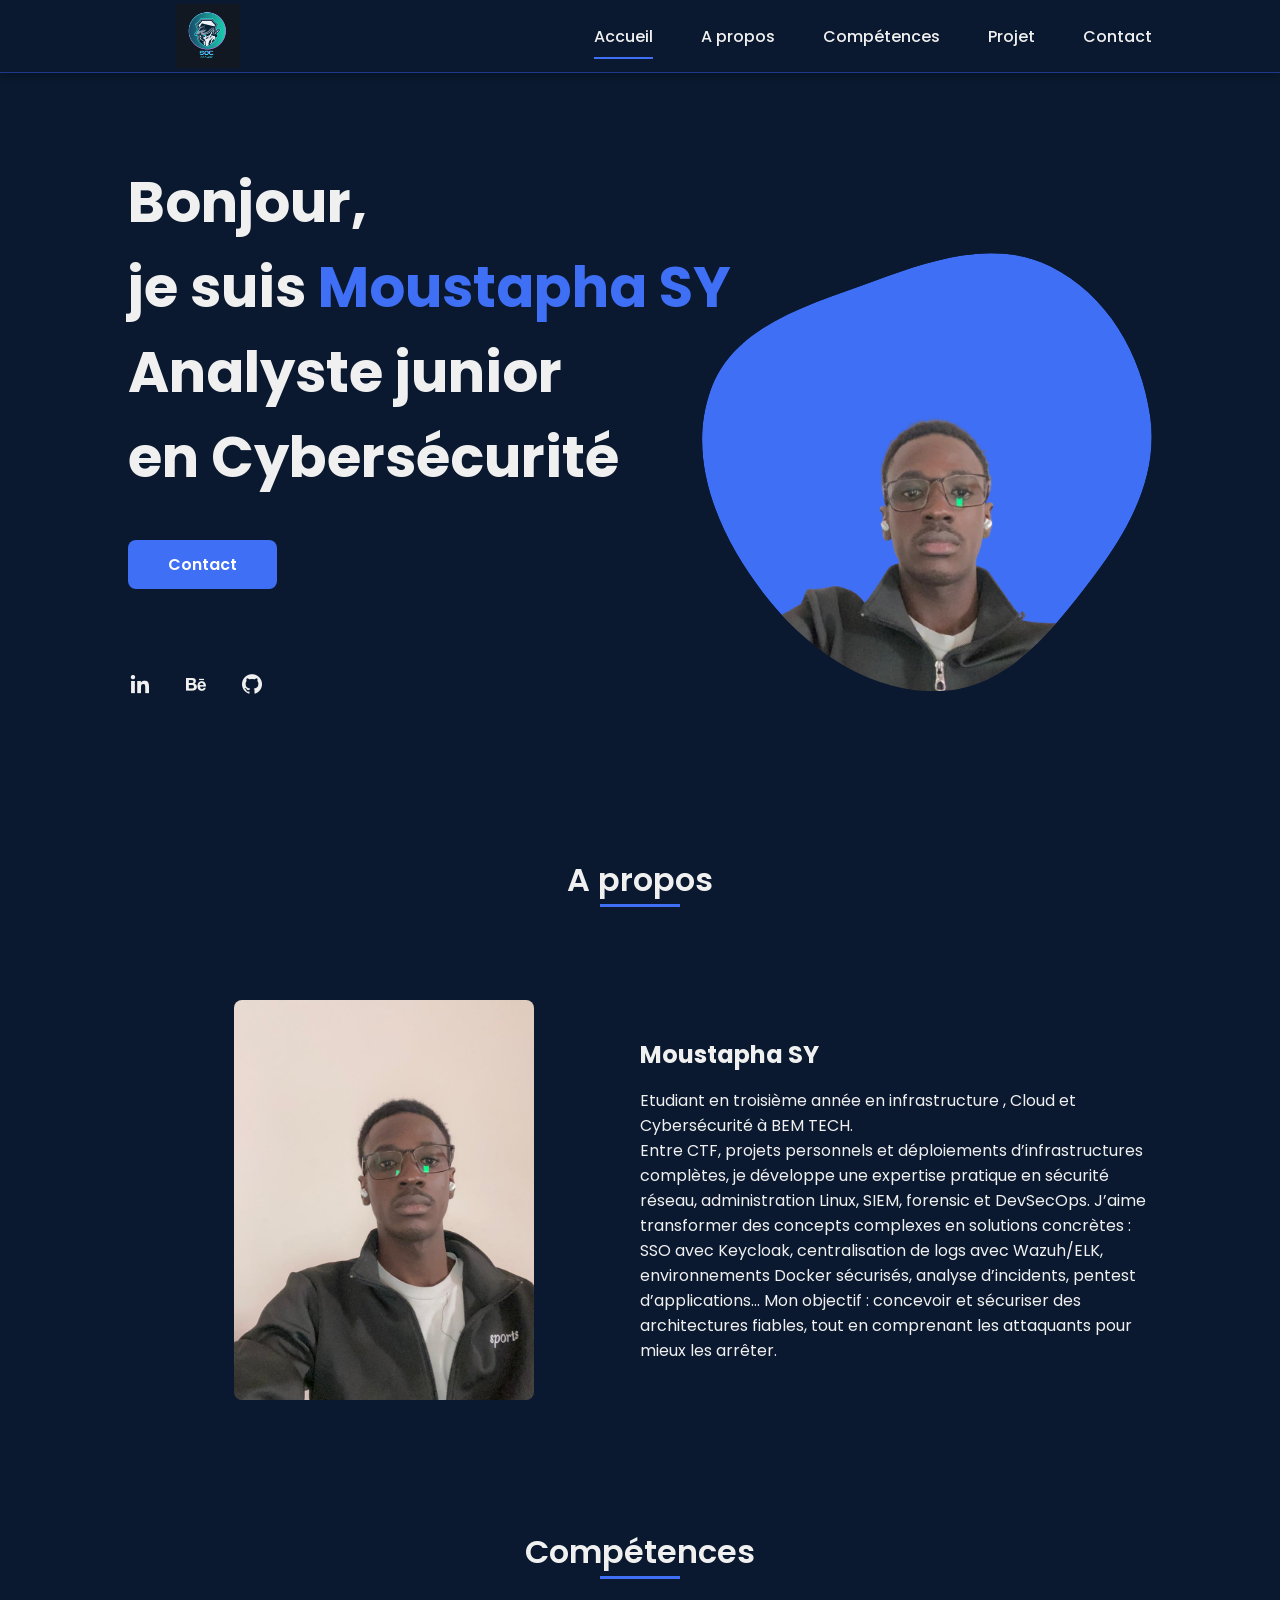
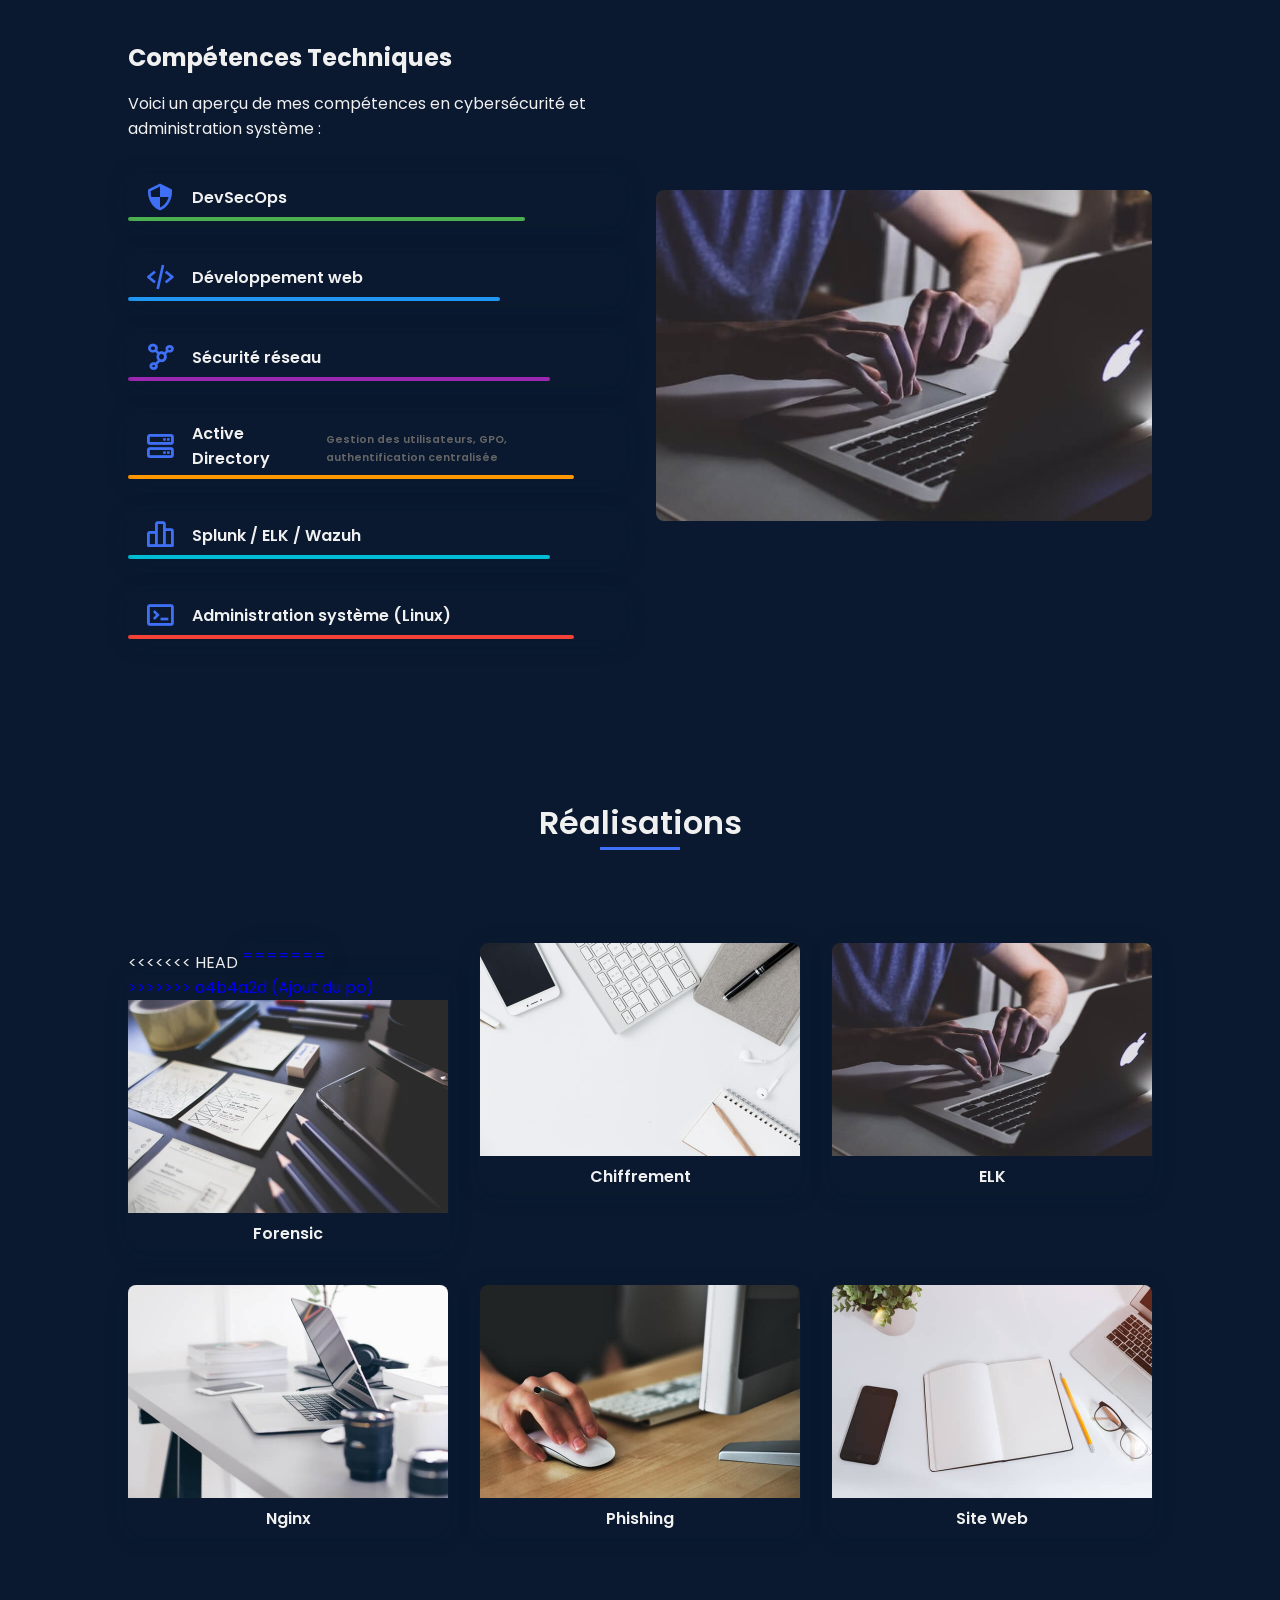
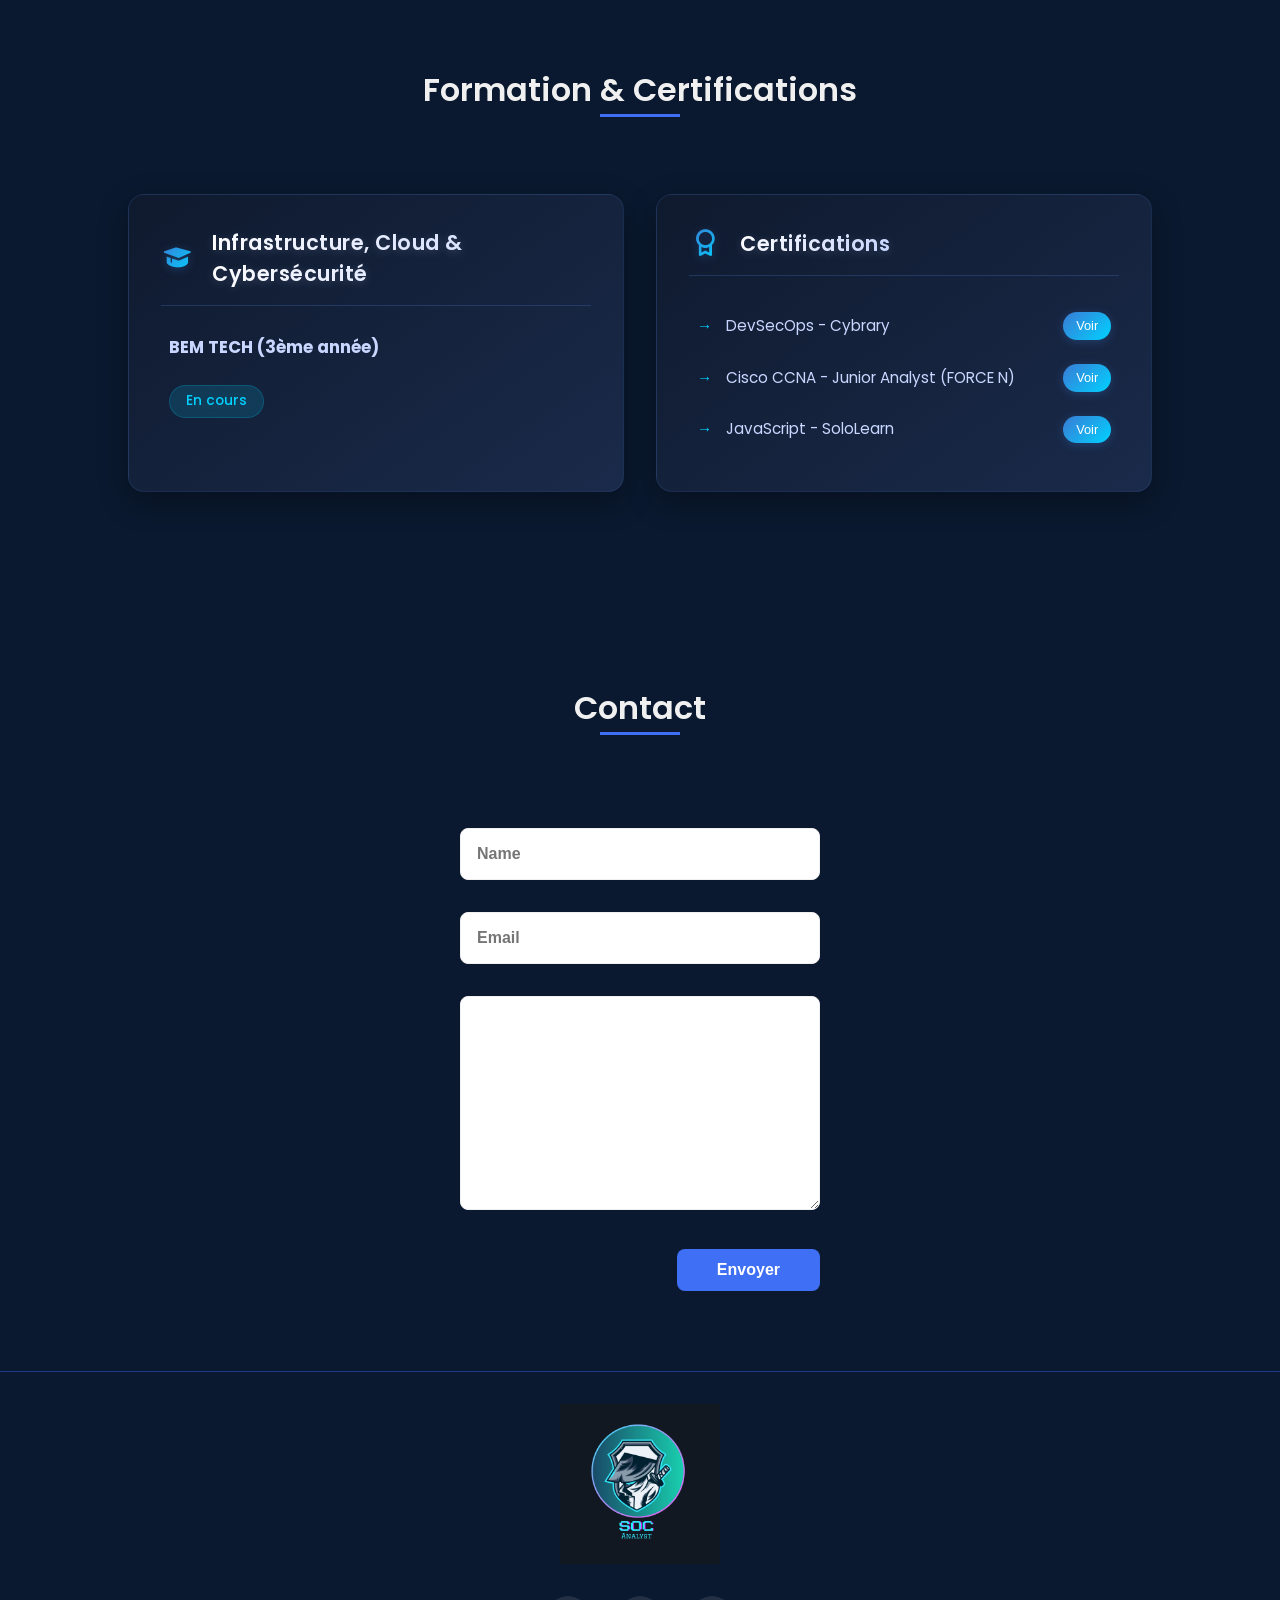
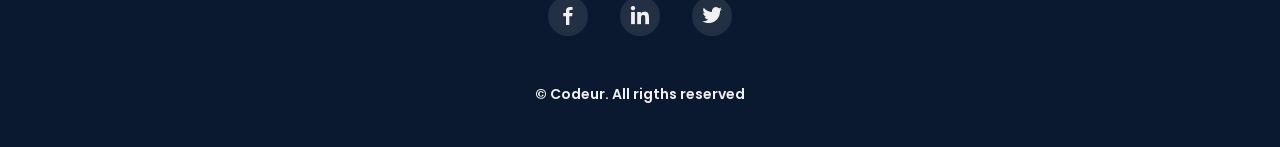
==== index.html @ 493ca314 "Ajout du po" ====
<!DOCTYPE html>
<html lang="en">
    <head>
        <meta charset="UTF-8">
        <meta name="viewport" content="width=device-width, initial-scale=1.0">

        <link rel="stylesheet" href="assets/css/styles.css">

        <!-- =====BOX ICONS===== -->
        <link href='https://cdn.jsdelivr.net/npm/boxicons@2.0.5/css/boxicons.min.css' rel='stylesheet'>

        <title>Portfolio website complete</title>
    </head>
    <body>
        <!--===== HEADER =====-->
        <header class="l-header">
            <nav class="nav bd-grid">
                <div>
                    <a href="#" class="nav__logo">
                        <img src="assets/img/SOC.png" alt="Logo" class="nav__logo-img">
                    </a>
                </div>

                <div class="nav__menu" id="nav-menu">
                    <ul class="nav__list">
                        <li class="nav__item"><a href="#home" class="nav__link active-link">Accueil</a></li>
                        <li class="nav__item"><a href="#about" class="nav__link">A propos</a></li>
                        <li class="nav__item"><a href="#skills" class="nav__link">Compétences</a></li>
                        <li class="nav__item"><a href="#work" class="nav__link">Projet</a></li>
                        <li class="nav__item"><a href="#contact" class="nav__link">Contact</a></li>
                    </ul>
                </div>

                <div class="nav__toggle" id="nav-toggle">
                    <i class='bx bx-menu'></i>
                </div>
            </nav>
        </header>

        <main class="l-main">
            <!--===== HOME =====-->
            <section class="home bd-grid" id="home">
                <div class="home__data">
                    <h1 class="home__title">Bonjour,<br>je suis <span class="home__title-color">Moustapha SY</span><br>Analyste junior <br> en Cybersécurité</h1>

                    <a href="#" class="button">Contact</a>
                </div>

                <div class="home__social">
                    <a href="" class="home__social-icon"><i class='bx bxl-linkedin'></i></a>
                    <a href="" class="home__social-icon"><i class='bx bxl-behance' ></i></a>
                    <a href="" class="home__social-icon"><i class='bx bxl-github' ></i></a>
                </div>

                <div class="home__img">
                    <svg class="home__blob" viewBox="0 0 479 467" xmlns="http://www.w3.org/2000/svg" xmlns:xlink="http://www.w3.org/1999/xlink">
                        <mask id="mask0" mask-type="alpha">
                            <path d="M9.19024 145.964C34.0253 76.5814 114.865 54.7299 184.111 29.4823C245.804 6.98884 311.86 -14.9503 370.735 14.143C431.207 44.026 467.948 107.508 477.191 174.311C485.897 237.229 454.931 294.377 416.506 344.954C373.74 401.245 326.068 462.801 255.442 466.189C179.416 469.835 111.552 422.137 65.1576 361.805C17.4835 299.81 -17.1617 219.583 9.19024 145.964Z"/>
                        </mask>
                        <g mask="url(#mask0)">
                            <path d="M9.19024 145.964C34.0253 76.5814 114.865 54.7299 184.111 29.4823C245.804 6.98884 311.86 -14.9503 370.735 14.143C431.207 44.026 467.948 107.508 477.191 174.311C485.897 237.229 454.931 294.377 416.506 344.954C373.74 401.245 326.068 462.801 255.442 466.189C179.416 469.835 111.552 422.137 65.1576 361.805C17.4835 299.81 -17.1617 219.583 9.19024 145.964Z"/>
                            <image class="home__blob-img" x="50" y="60" href="assets/img/WhatsApp_Image_2025-12-10_at_14.31.02-removebg-preview.png"/>
                        </g>
                    </svg>
                </div>
            </section>

            <!--===== ABOUT =====-->
            <section class="about section " id="about">
                <h2 class="section-title">A propos</h2>

                <div class="about__container bd-grid">
                    <div class="about__img">
                        <img src="assets/img/WhatsApp Image 2025-12-10 at 14.11.49.jpeg" alt="">
                    </div>
                    
                    <div>
                        <h2 class="about__subtitle">Moustapha SY</h2>
                        <p class="about__text">Etudiant en troisième année en infrastructure , Cloud et Cybersécurité à BEM TECH. <br> Entre CTF, projets personnels et déploiements d’infrastructures complètes, je développe une expertise pratique en sécurité réseau, administration Linux, SIEM, forensic et DevSecOps. J’aime transformer des concepts complexes en solutions concrètes :
SSO avec Keycloak, centralisation de logs avec Wazuh/ELK, environnements Docker sécurisés, analyse d’incidents, pentest d’applications…
Mon objectif : concevoir et sécuriser des architectures fiables, tout en comprenant les attaquants pour mieux les arrêter.</p>           
                    </div>                                   
                </div>
            </section>

            <!--===== SKILLS =====-->
            <section class="skills section" id="skills">
                <h2 class="section-title">Compétences</h2>

                <div class="skills__container bd-grid">          
                    <div>
                        <h2 class="skills__subtitle">Compétences Techniques</h2>
                        <p class="skills__text">Voici un aperçu de mes compétences en cybersécurité et administration système :</p>
                        
                        <div class="skills__data">
                            <div class="skills__names">
                                <i class='bx bx-shield-quarter skills__icon'></i>
                                <span class="skills__name">DevSecOps</span>
                            </div>
                            <div class="skills__bar skills__devsecops"></div>
                        </div>
                        
                        <div class="skills__data">
                            <div class="skills__names">
                                <i class='bx bx-code-alt skills__icon'></i>
                                <span class="skills__name">Développement web</span>
                            </div>
                            <div class="skills__bar skills__webdev"></div>
                        </div>
                        
                        <div class="skills__data">
                            <div class="skills__names">
                                <i class='bx bx-network-chart skills__icon'></i>
                                <span class="skills__name">Sécurité réseau</span>
                            </div>
                            <div class="skills__bar skills__network"></div>
                        </div>
                        
                        <div class="skills__data">
                            <div class="skills__names">
                                <i class='bx bx-server skills__icon'></i>
                                <span class="skills__name">Active Directory</span>
                            </div>
                            <div class="skills__bar skills__ad"></div>
                            <div class="skills__description">
                                <small>Gestion des utilisateurs, GPO, authentification centralisée</small>
                            </div>
                        </div>
                        
                        <div class="skills__data">
                            <div class="skills__names">
                                <i class='bx bx-bar-chart-alt-2 skills__icon'></i>
                                <span class="skills__name">Splunk / ELK / Wazuh</span>
                            </div>
                            <div class="skills__bar skills__monitoring"></div>
                        </div>
                        
                        <div class="skills__data">
                            <div class="skills__names">
                                <i class='bx bx-terminal skills__icon'></i>
                                <span class="skills__name">Administration système (Linux)</span>
                            </div>
                            <div class="skills__bar skills__linux"></div>
                        </div>
                    </div>
                    
                    <div>              
                        <img src="assets/img/work3.jpg" alt="" class="skills__img">
                    </div>
                </div>
            </section>

            <!--===== WORK =====-->
            <section class="work section" id="work">
                <h2 class="section-title">Réalisations</h2>

                <div class="work__container bd-grid">
                    <div>
<<<<<<< HEAD
                        <a href="/assets/Réalisations/Forensic1.pdf" class="work__img" title="Forensic">
=======
                        <a href="assets/Réalisations/Forensic1.pdf" class="work__img" title="Forensic">
>>>>>>> a4b4a2d (Ajout du po)
                            <img src="assets/img/work1.jpg" alt="Forensic">
                            <p class="work__title">Forensic</p>
                        </a>
                    </div>
                    <div>
                        <a href="assets/Réalisations/chiffrement.pdf" class="work__img" title="Chiffrement">
                            <img src="assets/img/work2.jpg" alt="Chiffrement">
                            <p class="work__title">Chiffrement</p>
                        </a>
                    </div>
                    <div>
                        <a href="assets/Réalisations/ELK.pdf" class="work__img" title="ELK">
                            <img src="assets/img/work3.jpg" alt="ELK">
                            <p class="work__title">ELK</p>
                        </a>
                    </div>
                    <div>
                        <a href="assets/Réalisations/nginx.pdf" class="work__img" title="Nginx">
                            <img src="assets/img/work4.jpg" alt="Nginx">
                            <p class="work__title">Nginx</p>
                        </a>
                    </div>
                    <div>
                        <a href="assets/Réalisations/Campagne (sensibilisation).pdf" class="work__img" title="Phishing">
                            <img src="assets/img/work5.jpg" alt="Phishing">
                            <p class="work__title">Phishing</p>
                        </a>
                    </div>
                    <div>
                        <a href="assets/Réalisations/Capture vidéo du 2025-12-07 22-34-43.mp4" class="work__img" title="Site Web">
                            <img src="assets/img/work6.jpg" alt="Site Web">
                            <p class="work__title">Site Web</p>
                        </a>
                    </div>
                </div>
            </section>

            <!--===== FORMATION & CERTIFICATIONS =====-->
            <section class="formation section" id="formation">
                <h2 class="section-title">Formation & Certifications</h2>

                <div class="formation__container bd-grid">
                    <!-- Formation Card -->
                    <div class="formation__card">
                        <div class="formation__header">
                            <i class='bx bxs-graduation formation__icon'></i>
                            <h3 class="formation__title">Infrastructure, Cloud & Cybersécurité</h3>
                        </div>
                        <div class="formation__content">
                            <p class="formation__text"><strong>BEM TECH (3ème année)</strong></p>
                            <span class="formation__status">En cours</span>
                        </div>
                    </div>
                    
                    <!-- Certifications Card -->
                    <div class="formation__card">
                        <div class="formation__header">
                            <i class='bx bx-award formation__icon'></i>
                            <h3 class="formation__title">Certifications</h3>
                        </div>
                        <div class="formation__content">
                            <ul class="formation__list">
                                <li class="formation__item">
                                    <span>DevSecOps - Cybrary</span>
                                    <button class="view-certificate" data-certificate="devsecops" data-type="pdf">Voir</button>
                                </li>
                                <li class="formation__item">
                                    <span>Cisco CCNA - Junior Analyst (FORCE N)</span>
                                    <button class="view-certificate" data-certificate="ccna" data-type="image">Voir</button>
                                </li>
                                <li class="formation__item">
                                    <span>JavaScript - SoloLearn</span>
                                    <button class="view-certificate" data-certificate="javascript" data-type="image">Voir</button>
                                </li>
                            </ul>
                        </div>
                    </div>
                </div>
            </section>

            <!--===== CONTACT =====-->
            <section class="contact section" id="contact">
                <h2 class="section-title">Contact</h2>

                <div class="contact__container bd-grid">
                    <form action="" class="contact__form">
                        <input type="text" placeholder="Name" class="contact__input">
                        <input type="mail" placeholder="Email" class="contact__input">
                        <textarea name="" id="" cols="0" rows="10" class="contact__input"></textarea>
                        <input type="button" value="Envoyer" class="contact__button button">
                    </form>
                </div>
            </section>
        </main>

        <!-- Modal pour afficher les certifications -->
        <div class="certificate-modal" id="certificateModal">
            <div class="certificate-modal__content">
                <span class="certificate-modal__close">&times;</span>
                <div class="certificate-modal__body">
                    <img id="certificateImage" src="" alt="Certification" class="certificate-modal__image">
                </div>
            </div>
        </div>

        <!--===== FOOTER =====-->
        <footer class="footer">
            <div class="footer__logo">
                <img src="assets/img/SOC.png" alt="Logo" class="footer__logo-img">
            </div>
            <div class="footer__social">
                <a href="#" class="footer__icon"><i class='bx bxl-facebook' ></i></a>
                <a href="https://www.linkedin.com/in/moustapha-sy-296706351/" class="footer__icon"><i class='bx bxl-linkedin' ></i></a>
                <a href="#" class="footer__icon"><i class='bx bxl-twitter' ></i></a>
            </div>
            <p class="footer__copy">&#169; Codeur. All rigths reserved</p>
        </footer>


        <!--===== SCROLL REVEAL =====-->
        <script src="https://unpkg.com/scrollreveal"></script>

        <!--===== MAIN JS =====-->
        <script src="assets/js/main.js"></script>
    </body>
</html>
---- assets/css/styles.css ----
/*===== GOOGLE FONTS =====*/
@import url("https://fonts.googleapis.com/css2?family=Poppins:wght@400;600;700&display=swap");
/*===== VARIABLES CSS =====*/
:root {
  --header-height: 3rem;
  --font-semi: 600;
  /*===== Colores =====*/
  /*Purple 260 - Red 355 - Blue 224 - Pink 340*/
  /* HSL color mode */
  --hue-color: 224;
  --first-color: hsl(var(--hue-color), 89%, 60%);
  --second-color: #f0f0f0; /* Couleur de texte principale plus claire pour le contraste */
  /*===== Fuente y tipografia =====*/
  --body-font: "Poppins", sans-serif;
  --big-font-size: 1rem;
  --h2-font-size: 1.25rem;
  --normal-font-size: .938rem;
  --smaller-font-size: .75rem;
  /*===== Margenes =====*/
  --mb-2: 1rem;
  --mb-4: 2rem;
  --mb-5: 2.5rem;
  --mb-6: 3rem;
  /*===== z index =====*/
  --z-back: -10;
  --z-fixed: 100;
}
@media screen and (min-width: 968px) {
  :root {
    --big-font-size: 3.5rem;
    --h2-font-size: 2rem;
    --normal-font-size: 1rem;
    --smaller-font-size: .875rem;
  }
}

/*===== BASE =====*/
*, ::before, ::after {
  box-sizing: border-box;
}

html {
  scroll-behavior: smooth;
}

body {
  margin: var(--header-height) 0 0 0;
  font-family: var(--body-font);
  font-size: var(--normal-font-size);
  color: #f0f0f0; /* Couleur de texte claire pour une meilleure lisibilité sur fond sombre */
  background-color: #0a192f; /* Bleu nuit */
  min-height: 100vh; /* Pour s'assurer que le fond couvre toute la hauteur de la page */
}

h1, h2, p {
  margin: 0;
}

ul {
  margin: 0;
  padding: 0;
  list-style: none;
}

a {
  text-decoration: none;
}

img {
  max-width: 100%;
  height: auto;
  display: block;
}

/*===== CLASS CSS ===== */
.section-title {
  position: relative;
  font-size: var(--h2-font-size);
  color: #f0f0f0; /* Titres en blanc cassé */
  margin-top: var(--mb-2);
  margin-bottom: var(--mb-4);
  text-align: center;
  font-weight: 600;
  padding-bottom: 1rem; /* Ajout d'un peu d'espace sous le titre */
}

.section-title::after {
  position: absolute;
  content: "";
  width: 64px;
  height: 0.18rem;
  left: 0;
  right: 0;
  margin: auto;
  top: 2rem;
  background-color: var(--first-color);
}

.section {
  padding-top: 3rem;
  padding-bottom: 2rem;
}

/*===== LAYOUT =====*/
.bd-grid {
  max-width: 1024px;
  display: grid;
  margin-left: var(--mb-2);
  margin-right: var(--mb-2);
}

.l-header {
  width: 100%;
  position: fixed;
  top: 0;
  left: 0;
  z-index: var(--z-fixed);
  background-color: #0a192f; /* Même bleu nuit que le fond */
  box-shadow: 0 1px 10px rgba(0, 0, 0, 0.3);
  border-bottom: 1px solid #1e3a8a; /* Bordure subtile */
}

/*===== NAV =====*/
.nav {
  height: var(--header-height);
  display: flex;
  justify-content: space-between;
  align-items: center;
  font-weight: var(--font-semi);
}
@media screen and (max-width: 767px) {
  .nav__menu {
    position: fixed;
    top: var(--header-height);
    right: -100%;
    width: 80%;
    height: 100%;
    padding: 2rem;
    background-color: var(--second-color);
    transition: 0.5s;
  }
}
.nav__item {
  margin-bottom: var(--mb-4);
}
.nav__link {
  position: relative;
  color: #f0f0f0; /* Texte blanc cassé pour le menu */
  font-weight: 500;
  transition: color 0.3s ease;
}

.nav__link:hover {
  color: var(--first-color);
}
.nav__link:hover {
  position: relative;
}
.nav__link:hover::after {
  position: absolute;
  content: "";
  width: 100%;
  height: 0.18rem;
  left: 0;
  top: 2rem;
  background-color: var(--first-color);
}
.nav__logo {
  display: flex;
  align-items: center;
  height: 100%;
}
.nav__logo-img {
  height: 4rem; /* Ajustez cette valeur selon la taille souhaitée */
  width: 10rem;
  object-fit: contain;
}
.nav__toggle {
  color: #f0f0f0; /* Icône du menu en blanc */
  font-size: 1.5rem;
  cursor: pointer;
  transition: color 0.3s ease;
}

.nav__toggle:hover {
  color: var(--first-color);
}

/*Active menu*/
.active-link::after {
  position: absolute;
  content: "";
  width: 100%;
  height: 0.18rem;
  left: 0;
  top: 2rem;
  background-color: var(--first-color);
}

/*=== Show menu ===*/
.show {
  right: 0;
}

/*===== HOME =====*/
.home {
  position: relative;
  row-gap: 5rem;
  padding: 4rem 0 5rem;
}
.home__data {
  align-self: center;
}
.home__title {
  font-size: var(--big-font-size);
  margin-bottom: var(--mb-5);
}
.home__title-color {
  color: var(--first-color);
}
.home__social {
  display: flex;
  flex-direction: column;
}
.home__social-icon {
  width: max-content;
  margin-bottom: var(--mb-2);
  font-size: 1.5rem;
  color: var(--second-color);
}
.home__social-icon:hover {
  color: var(--first-color);
}
.home__img {
  position: absolute;
  right: 0;
  bottom: 0;
  width: 260px;
}
.home__blob {
  fill: var(--first-color);
}
.home__blob-img {
  width: 360px;
}

/*BUTTONS*/
.button {
  display: inline-block;
  background-color: var(--first-color);
  color: #fff;
  padding: 0.75rem 2.5rem;
  font-weight: var(--font-semi);
  border-radius: 0.5rem;
  transition: 0.3s;
}
.button:hover {
  box-shadow: 0px 10px 36px rgba(0, 0, 0, 0.15);
}

/* ===== ABOUT =====*/
.about__container {
  row-gap: 2rem;
  text-align: center;
}
.about__subtitle {
  margin-bottom: var(--mb-2);
}
.about__img {
  justify-self: center;
}
.about__img img {
  width: 200px;
  border-radius: 0.5rem;
}

/* ===== SKILLS =====*/
.skills__container {
  row-gap: 2rem;
  text-align: center;
}
.skills__subtitle {
  margin-bottom: var(--mb-2);
}
.skills__text {
  margin-bottom: var(--mb-4);
}
.skills__data {
  display: flex;
  justify-content: space-between;
  align-items: center;
  position: relative;
  font-weight: var(--font-semi);
  padding: 0.5rem 1rem;
  margin-bottom: var(--mb-4);
  border-radius: 0.5rem;
  box-shadow: 0px 4px 25px rgba(14, 36, 49, 0.15);
}
.skills__icon {
  font-size: 2rem;
  margin-right: var(--mb-2);
  color: var(--first-color);
}
.skills__names {
  display: flex;
  align-items: center;
}
.skills__bar {
  position: absolute;
  left: 0;
  bottom: 0;
  background-color: var(--first-color);
  height: 0.25rem;
  border-radius: 0.5rem;
  z-index: var(--z-back);
}
.skills__html {
  width: 95%;
}
.skills__css {
  width: 85%;
}
.skills__js {
  width: 65%;
}

/* Nouvelles compétences */
.skills__devsecops {
  width: 80%;
  background-color: #4CAF50; /* Vert pour la sécurité */
}

.skills__webdev {
  width: 75%;
  background-color: #2196F3; /* Bleu pour le développement web */
}

.skills__network {
  width: 85%;
  background-color: #9C27B0; /* Violet pour le réseau */
}

.skills__ad {
  width: 90%;
  background-color: #FF9800; /* Orange pour Active Directory */
}

.skills__monitoring {
  width: 85%;
  background-color: #00BCD4; /* Cyan pour la supervision */
}

.skills__linux {
  width: 90%;
  background-color: #F44336; /* Rouge pour Linux */
}

.skills__description {
  width: 100%;
  margin-top: 0.25rem;
  font-size: 0.8rem;
  color: #666;
  text-align: left;
  padding-left: 3.5rem; /* Pour aligner avec le texte de la compétence */
}

/* Icônes Boxicons personnalisées */
@import url('https://unpkg.com/boxicons@2.1.4/css/boxicons.min.css');

.skills__ux {
  width: 85%;
}
.skills__img {
  border-radius: 0.5rem;
}

/* ===== WORK =====*/
.work__container {
  row-gap: 2rem;
}
.work__img {
  box-shadow: 0px 4px 25px rgba(14, 36, 49, 0.15);
  border-radius: 0.5rem;
  overflow: hidden;
}
.work__img img {
  transition: 1s;
}
.work__img img:hover {
  transform: scale(1.1);
}
.work__title {
  text-align: center;
  margin-top: 0.5rem;
  font-weight: 600;
  color: var(--second-color);
  font-size: 1rem;
  font-family: var(--body-font);
}

/* ===== CONTACT =====*/
.contact__input {
  width: 100%;
  font-size: var(--normal-font-size);
  font-weight: var(--font-semi);
  padding: 1rem;
  border-radius: 0.5rem;
  border: 1.5px solid var(--second-color);
  outline: none;
  margin-bottom: var(--mb-4);
}
.contact__button {
  display: block;
  border: none;
  outline: none;
  font-size: var(--normal-font-size);
  cursor: pointer;
  margin-left: auto;
}

/*===== FOOTER =====*/
.footer {
  background-color: #0a192f; /* Même bleu nuit que le fond */
  color: #f0f0f0;
  text-align: center;
  font-weight: var(--font-semi);
  padding: 2rem 0;
  display: flex;
  flex-direction: column;
  align-items: center;
  border-top: 1px solid #1e3a8a; /* Bordure subtile */
  margin-top: 2rem;
}
.footer__logo {
  margin-bottom: var(--mb-4);
}
.footer__logo-img {
  height: 10rem; /* Ajustez cette valeur selon la taille souhaitée */
  width: auto;
  object-fit: contain;
}
.footer__social {
  margin-bottom: var(--mb-4);
  display: flex;
  justify-content: center;
}
.footer__icon {
  font-size: 1.5rem;
  color: #f0f0f0; /* Icônes en blanc cassé */
  margin: 0 var(--mb-2);
  transition: all 0.3s ease;
  background: rgba(255, 255, 255, 0.1);
  padding: 0.5rem;
  border-radius: 50%;
  width: 2.5rem;
  height: 2.5rem;
  display: inline-flex;
  align-items: center;
  justify-content: center;
}

.footer__icon:hover {
  color: var(--first-color);
  background: rgba(255, 255, 255, 0.2);
  transform: translateY(-3px);
}
.footer__copy {
  font-size: var(--smaller-font-size);
  margin-top: var(--mb-2);
}

/* ===== MEDIA QUERIES=====*/
@media screen and (max-width: 320px) {
  .home {
    row-gap: 2rem;
  }
  .home__img {
    width: 200px;
  }
}
@media screen and (min-width: 576px) {
  .home {
    padding: 4rem 0 2rem;
  }
  .home__social {
    padding-top: 0;
    padding-bottom: 2.5rem;
    flex-direction: row;
    align-self: flex-end;
  }
  .home__social-icon {
    margin-bottom: 0;
    margin-right: var(--mb-4);
  }
  .home__img {
    width: 300px;
    bottom: 25%;
  }
  .about__container {
    grid-template-columns: repeat(2, 1fr);
    align-items: center;
    text-align: initial;
  }
  .skills__container {
    grid-template-columns: 0.7fr;
    justify-content: center;
    column-gap: 1rem;
  }
  .work__container {
    grid-template-columns: repeat(2, 1fr);
    column-gap: 2rem;
    padding-top: 2rem;
  }
  .contact__form {
    width: 360px;
    padding-top: 2rem;
  }
  .contact__container {
    justify-items: center;
  }
}
@media screen and (min-width: 768px) {
  body {
    margin: 0;
  }
  .section {
    padding-top: 4rem;
    padding-bottom: 3rem;
  }
  .section-title {
    margin-bottom: var(--mb-6);
  }
  .section-title::after {
    width: 80px;
    top: 3rem;
  }
  .nav {
    height: calc(var(--header-height) + 1.5rem);
  }
  .nav__list {
    display: flex;
    padding-top: 0;
  }
  .nav__item {
    margin-left: var(--mb-6);
    margin-bottom: 0;
  }
  .nav__toggle {
    display: none;
  }
  .nav__link {
    color: var(--second-color);
  }
  .home {
    padding: 8rem 0 2rem;
  }
  .home__img {
    width: 400px;
    bottom: 10%;
  }
  .about__container {
    padding-top: 2rem;
  }
  .about__img img {
    width: 300px;
  }
  .skills__container {
    grid-template-columns: repeat(2, 1fr);
    column-gap: 2rem;
    align-items: center;
    text-align: initial;
  }
  .work__container {
    grid-template-columns: repeat(3, 1fr);
    column-gap: 2rem;
  }
}
@media screen and (min-width: 992px) {
  .bd-grid {
    margin-left: auto;
    margin-right: auto;
  }
  .home {
    padding: 10rem 0 2rem;
  }
  .home__img {
    width: 450px;
  }
}

/* Styles pour les infobulles */
.work__img {
  position: relative;
  display: inline-block;
}

.work__img::after {
  content: attr(title);
  position: absolute;
  bottom: 100%;
  left: 50%;
  transform: translateX(-50%);
  background-color: var(--first-color);
  color: white;
  padding: 0.5rem 1rem;
  border-radius: 4px;
  font-size: 0.875rem;
  white-space: nowrap;
  opacity: 0;
  visibility: hidden;
  transition: opacity 0.3s, visibility 0.3s;
  z-index: 100;
}

.work__img:hover::after {
  opacity: 1;
  visibility: visible;
}

/*===== FORMATION =====*/
.formation__container {
  gap: 2rem;
  padding: 1rem 0 4rem;
}

.formation__card {
  background: linear-gradient(145deg, #0f1a2e, #1a2a4a);
  border-radius: 1rem;
  padding: 1.8rem;
  box-shadow: 0 10px 30px rgba(0, 0, 0, 0.3);
  transition: all 0.4s cubic-bezier(0.175, 0.885, 0.32, 1.275);
  border: 1px solid rgba(64, 115, 191, 0.2);
  height: 100%;
  position: relative;
  overflow: hidden;
}

.formation__card::before {
  content: '';
  position: absolute;
  top: 0;
  left: 0;
  right: 0;
  height: 4px;
  background: linear-gradient(90deg, #3a7bd5, #00d2ff);
  transform: scaleX(0);
  transform-origin: left;
  transition: transform 0.6s cubic-bezier(0.65, 0, 0.35, 1);
}

.formation__card:hover {
  transform: translateY(-8px);
  box-shadow: 0 15px 35px rgba(0, 0, 0, 0.4);
  border-color: rgba(64, 115, 191, 0.4);
}

.formation__card:hover::before {
  transform: scaleX(1);
}

.formation__header {
  display: flex;
  align-items: center;
  margin-bottom: 1.75rem;
  padding-bottom: 1rem;
  border-bottom: 1px solid rgba(64, 115, 191, 0.3);
  position: relative;
  z-index: 1;
}

.formation__icon {
  font-size: 2rem;
  background: linear-gradient(135deg, #3a7bd5, #00d2ff);
  -webkit-background-clip: text;
  -webkit-text-fill-color: transparent;
  margin-right: 1.2rem;
  filter: drop-shadow(0 2px 4px rgba(58, 123, 213, 0.3));
  transition: transform 0.3s ease;
}

.formation__card:hover .formation__icon {
  transform: scale(1.1);
}

.formation__title {
  font-size: 1.3rem;
  margin: 0;
  color: #fff;
  font-weight: 600;
  letter-spacing: 0.5px;
  background: linear-gradient(to right, #fff, #c9d6ff);
  -webkit-background-clip: text;
  -webkit-text-fill-color: transparent;
  text-shadow: 0 2px 10px rgba(201, 214, 255, 0.2);
}

.formation__content {
  padding: 0 0.5rem;
  position: relative;
  z-index: 1;
}

.formation__text {
  margin: 1rem 0;
  color: #c9d6ff;
  font-size: 1.05rem;
  line-height: 1.6;
}

.formation__status {
  display: inline-flex;
  align-items: center;
  background: rgba(0, 210, 255, 0.15);
  color: #00d2ff;
  padding: 0.35rem 1rem;
  border-radius: 2rem;
  font-size: 0.85rem;
  font-weight: 500;
  margin-top: 0.5rem;
  backdrop-filter: blur(5px);
  border: 1px solid rgba(0, 210, 255, 0.2);
  transition: all 0.3s ease;
}

.formation__status:hover {
  background: rgba(0, 210, 255, 0.25);
  transform: translateY(-2px);
  box-shadow: 0 5px 15px rgba(0, 210, 255, 0.2);
}

.formation__list {
  list-style: none;
  padding: 0;
  margin: 0;
}

.formation__item {
  position: relative;
  padding: 0.5rem 0 0.5rem 2rem;
  margin-bottom: 0.5rem;
  color: #c9d6ff;
  font-size: 0.95rem;
  line-height: 1.6;
  transition: all 0.3s ease;
  border-radius: 0.5rem;
  padding-left: 1.8rem;
}

.formation__item:hover {
  background: rgba(58, 123, 213, 0.1);
  transform: translateX(5px);
}

.formation__item:before {
  content: '→';
  position: absolute;
  left: 0;
  color: #00d2ff;
  font-weight: bold;
  transition: transform 0.3s ease;
}

.formation__item:hover:before {
  transform: translateX(5px);
  color: #3a7bd5;
}

/* Styles pour les boutons de certification */
.formation__item {
  display: flex;
  justify-content: space-between;
  align-items: center;
}

.formation__item span {
  flex: 1;
}

.view-certificate {
  background: linear-gradient(135deg, #3a7bd5, #00d2ff);
  color: white;
  border: none;
  padding: 0.4rem 0.8rem;
  border-radius: 20px;
  font-size: 0.8rem;
  font-weight: 500;
  cursor: pointer;
  transition: all 0.3s ease;
  box-shadow: 0 2px 10px rgba(58, 123, 213, 0.3);
  margin-left: 1rem;
  white-space: nowrap;
}

.view-certificate:hover {
  transform: translateY(-2px);
  box-shadow: 0 5px 15px rgba(58, 123, 213, 0.5);
  background: linear-gradient(135deg, #2e69c4, #00b8e6);
}

/* Styles pour la modale des certifications */
.certificate-modal {
  display: none;
  position: fixed;
  z-index: 1000;
  left: 0;
  top: 0;
  width: 100%;
  height: 100%;
  background-color: rgba(0, 0, 0, 0.9);
  overflow: auto;
  opacity: 0;
  transition: opacity 0.3s ease;
}

.certificate-modal.show {
  display: flex;
  justify-content: center;
  align-items: center;
  opacity: 1;
}

.certificate-modal__content {
  position: relative;
  background: #0f1a2e;
  margin: auto;
  padding: 2rem;
  border-radius: 10px;
  max-width: 90%;
  max-height: 90vh;
  overflow-y: auto;
  box-shadow: 0 5px 30px rgba(0, 0, 0, 0.5);
  border: 1px solid rgba(64, 115, 191, 0.3);
  animation: modalFadeIn 0.3s ease-out;
  display: flex;
  justify-content: center;
  align-items: center;
  min-height: 50vh;
}

@keyframes modalFadeIn {
  from {
    opacity: 0;
    transform: translateY(-50px);
  }
  to {
    opacity: 1;
    transform: translateY(0);
  }
}

.certificate-modal__close {
  position: absolute;
  right: 1.5rem;
  top: 1rem;
  color: #aaa;
  font-size: 2rem;
  font-weight: bold;
  cursor: pointer;
  transition: color 0.3s ease;
}

.certificate-modal__close:hover {
  color: #fff;
}

.certificate-modal__image {
    max-width: 100%;
    max-height: 80vh;
    display: block;
    margin: 0 auto;
    border-radius: 5px;
    box-shadow: 0 3px 20px rgba(0, 0, 0, 0.5);
    object-fit: cover;
    aspect-ratio: 1/1; /* Format carré */
    width: 80%; /* Ajustez selon vos besoins */
    height: auto;
}

/* Style pour l'iframe PDF */
.certificate-iframe {
    width: 100%;
    height: 80vh;
    border: none;
    border-radius: 5px;
    box-shadow: 0 3px 20px rgba(0, 0, 0, 0.5);
    background-color: white;
}

/* Pour les petits écrans */
@media (max-width: 768px) {
    .certificate-iframe {
        height: 60vh;
    }
}

/* Animation pour le bouton de chargement */
@keyframes spin {
  0% { transform: rotate(0deg); }
  100% { transform: rotate(360deg); }
}

.loading {
  display: block;
  width: 50px;
  height: 50px;
  border: 5px solid rgba(255, 255, 255, 0.1);
  border-radius: 50%;
  border-top-color: #3a7bd5;
  animation: spin 1s ease-in-out infinite;
  margin: 0 auto;
  position: absolute;
  top: 50%;
  left: 50%;
  transform: translate(-50%, -50%);
}

/* Style pour le conteneur du certificat */
.certificate-container {
  width: 100%;
  max-width: 600px;
  margin: 0 auto;
  text-align: center;
}

/* Conteneur pour la prévisualisation PDF */
.pdf-preview-container {
  display: flex;
  flex-direction: column;
  align-items: center;
  gap: 1.5rem;
  margin-bottom: 1rem;
}

/* Lien de prévisualisation */
.preview-link {
  display: block;
  transition: transform 0.3s ease;
}

.preview-link:hover {
  transform: translateY(-5px);
}

/* Bouton de téléchargement */
.download-button {
  display: inline-flex;
  align-items: center;
  gap: 0.5rem;
  background: linear-gradient(135deg, #3a7bd5, #00d2ff);
  color: white;
  border: none;
  padding: 0.75rem 1.5rem;
  border-radius: 30px;
  font-size: 1rem;
  font-weight: 500;
  cursor: pointer;
  box-shadow: 0 4px 15px rgba(58, 123, 213, 0.3);
  transition: all 0.3s ease;
}

.download-button:hover {
  transform: translateY(-2px);
  box-shadow: 0 6px 20px rgba(58, 123, 213, 0.4);
  background: linear-gradient(135deg, #2e69c4, #00b8e6);
}

.download-button:active {
  transform: translateY(0);
}

.download-button i {
  font-size: 1.2em;
}

/* Style pour le conteneur de l'image */
.certificate-modal__body {
  width: 100%;
  text-align: center;
  min-height: 300px;
  display: flex;
  justify-content: center;
  align-items: center;
  position: relative;
  padding: 1rem;
}

/* Style pour la légende du certificat */
.certificate-caption {
  margin-top: 1rem;
  color: #fff;
  font-size: 0.9rem;
  opacity: 0.8;
}

/* Style pour le lien de téléchargement */
.certificate-download {
  display: inline-block;
  transition: transform 0.3s ease, box-shadow 0.3s ease;
}

.certificate-download:hover {
  transform: translateY(-5px);
  box-shadow: 0 10px 30px rgba(0, 0, 0, 0.3);
}

.certificate-download:active {
  transform: translateY(0);
}

/* Responsive styles */
@media screen and (min-width: 768px) {
  .formation__container {
    grid-template-columns: repeat(2, 1fr);
    gap: 2rem;
  }
  
  .formation__card {
    padding: 2rem;
  }
}

@media screen and (max-width: 767px) {
  .formation__container {
    grid-template-columns: 1fr;
    gap: 1.5rem;
  }
  
  .formation__card {
    margin-bottom: 1.5rem;
  }
}
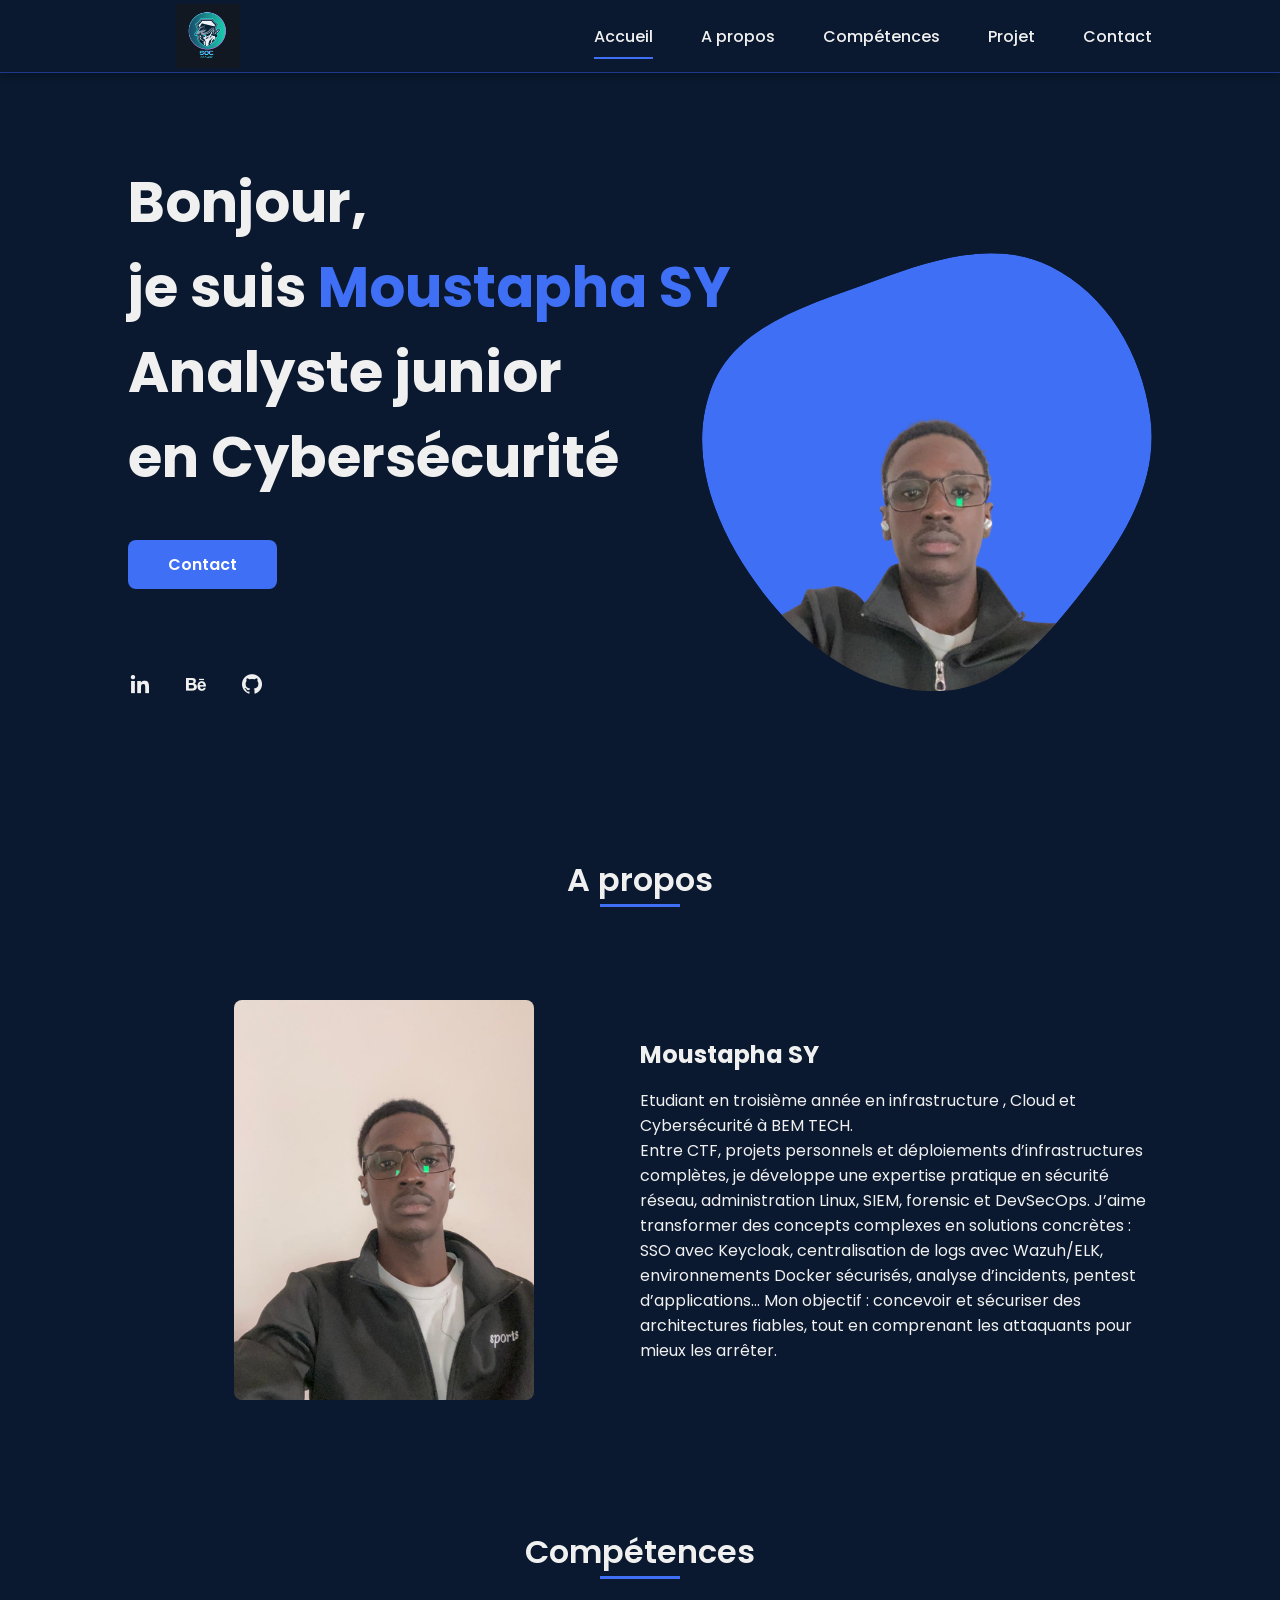
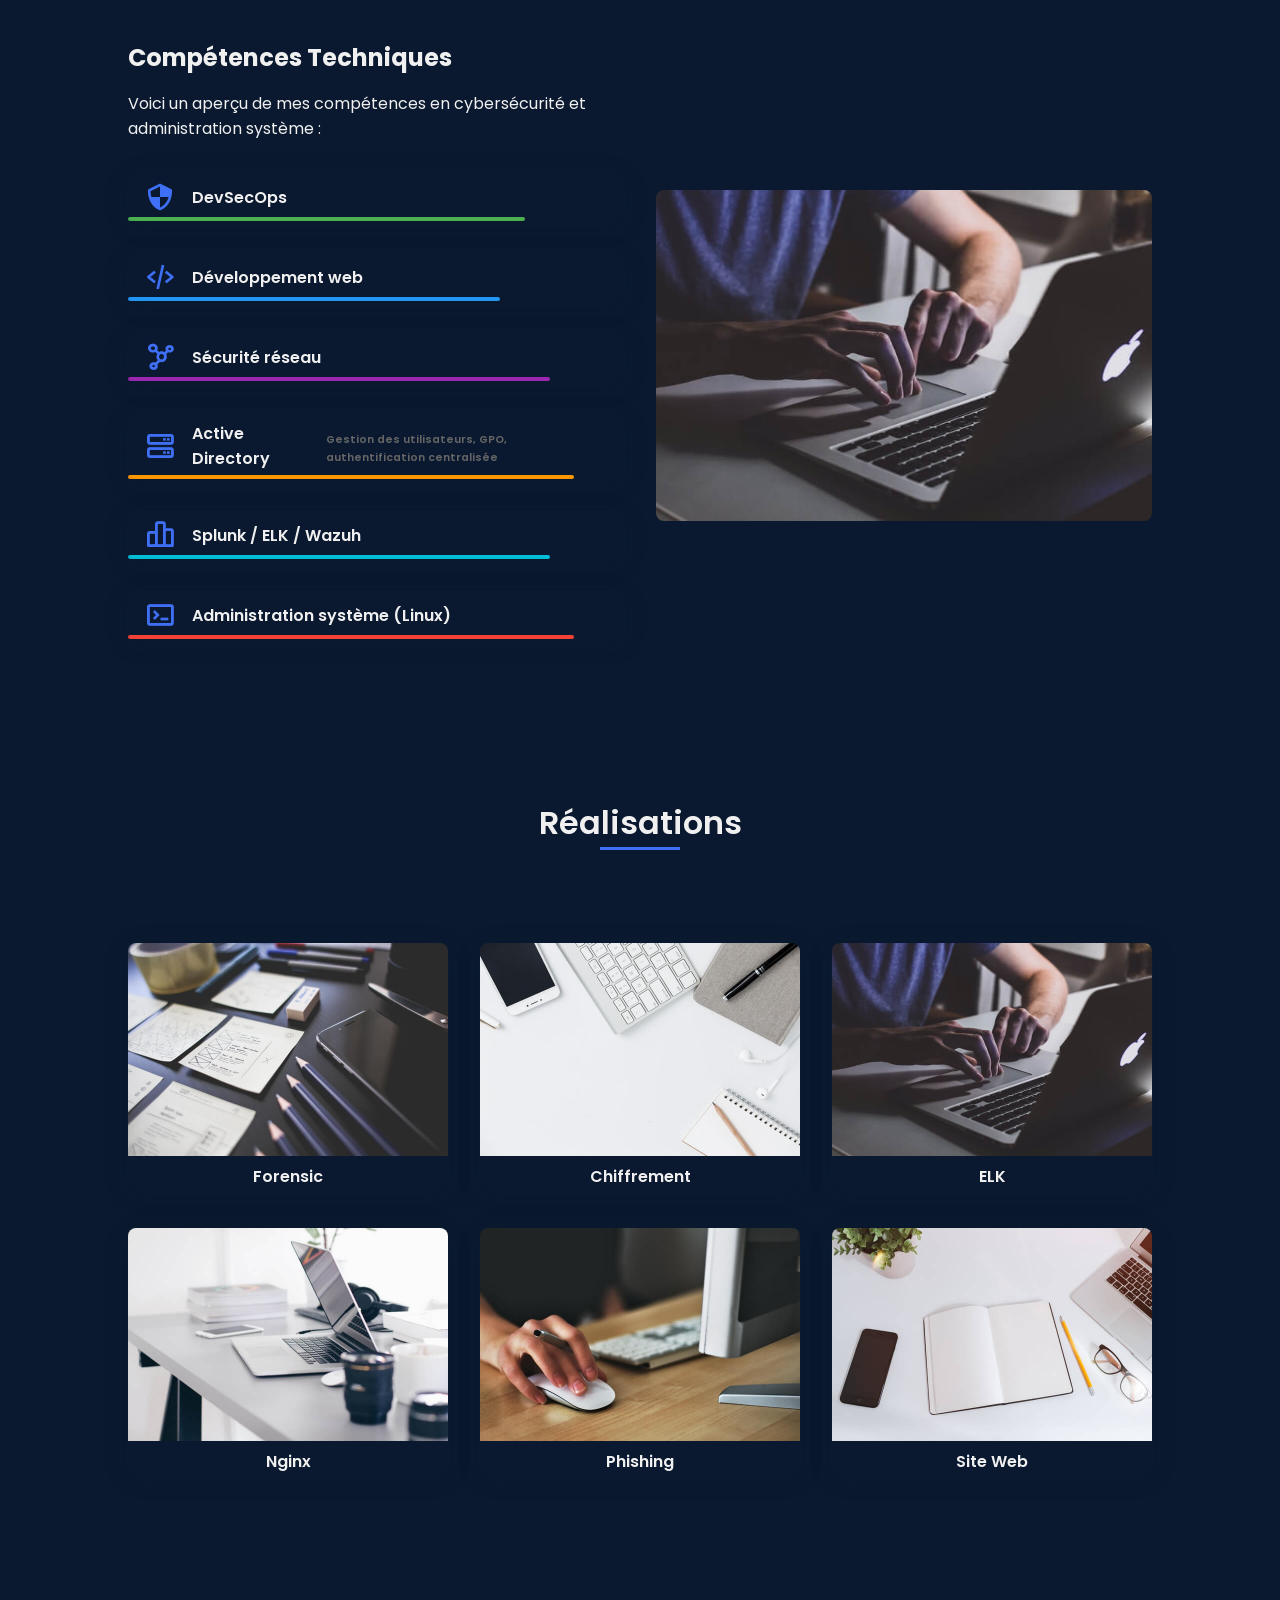
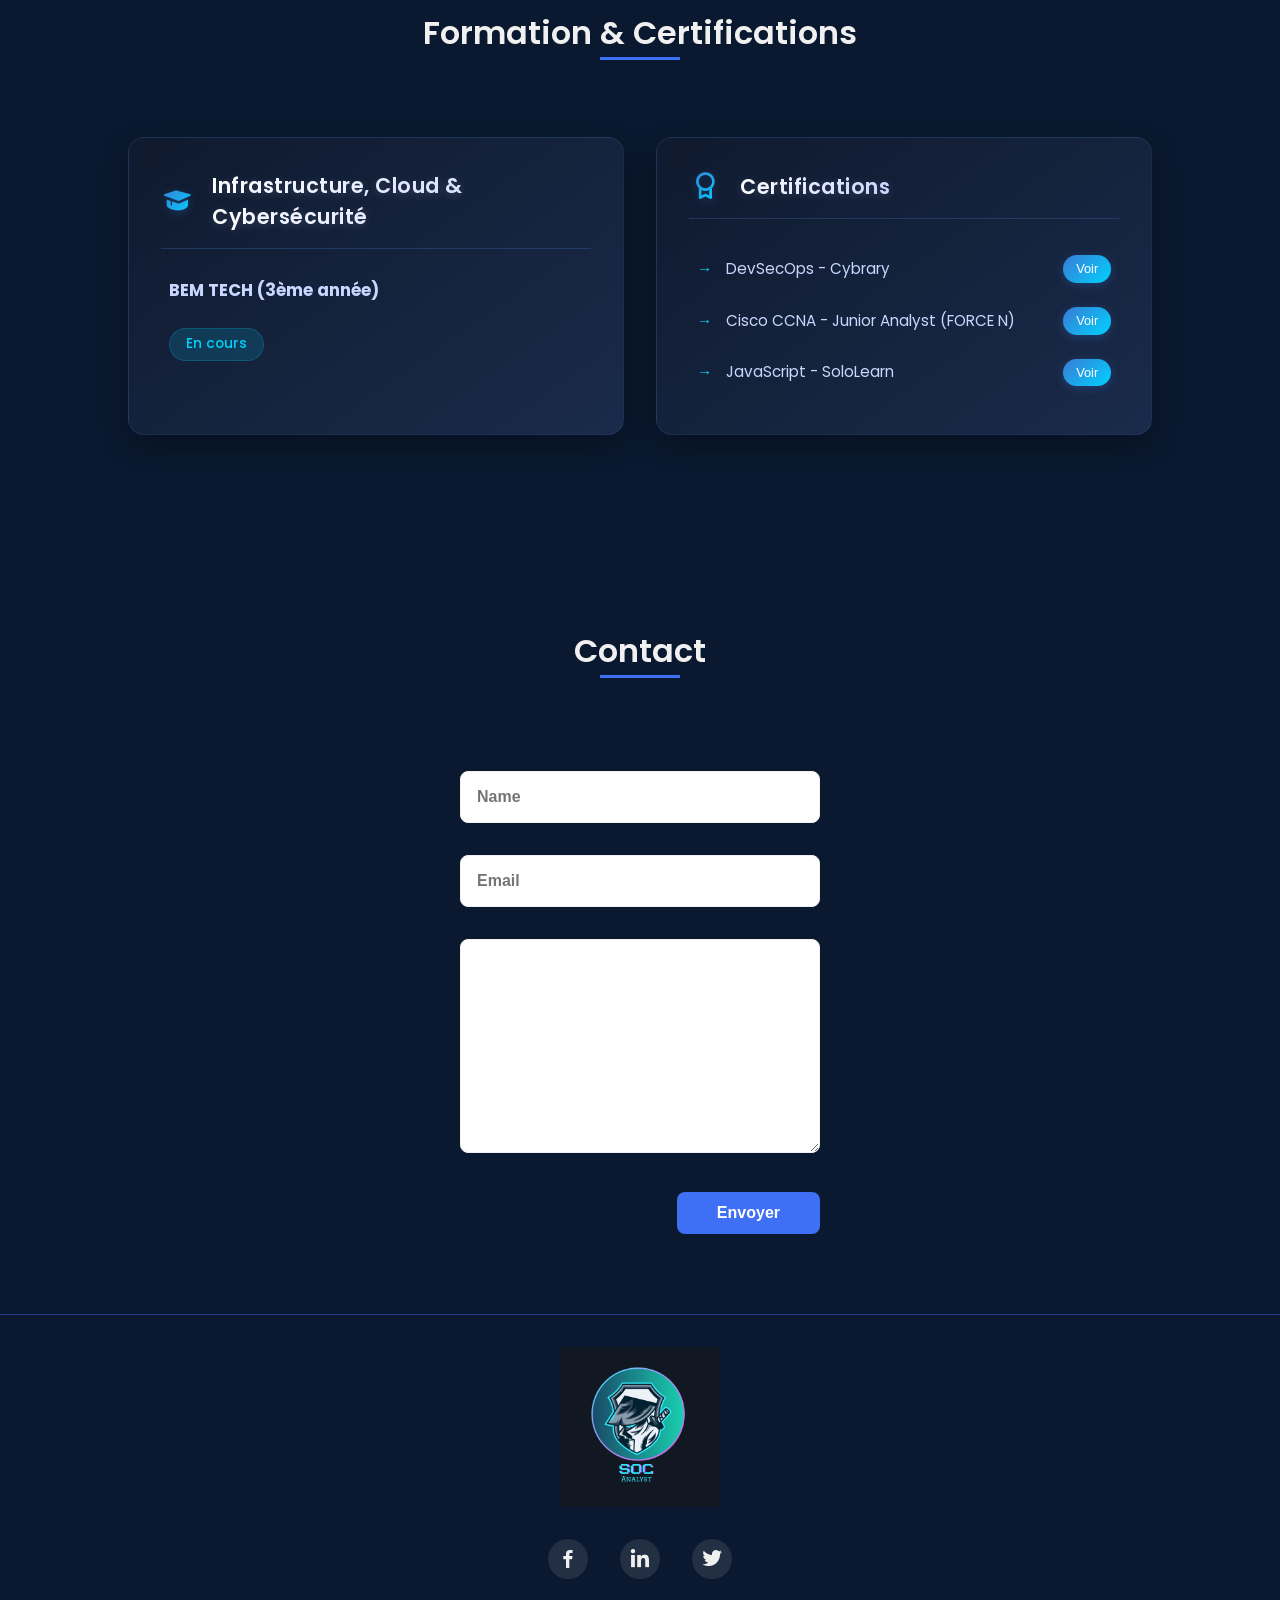
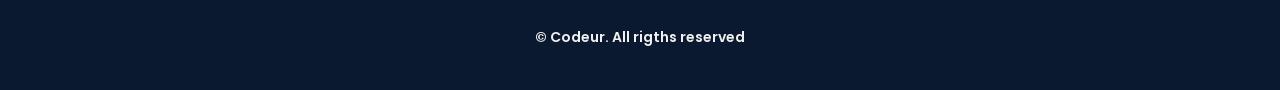
==== commit a8969674: "Fix merge conflict and update project links Resolved merge conflict in index.html and updated links " ====
--- a/index.html
+++ b/index.html
@@ -156,11 +156,8 @@
 
                 <div class="work__container bd-grid">
                     <div>
-<<<<<<< HEAD
                         <a href="/assets/Réalisations/Forensic1.pdf" class="work__img" title="Forensic">
-=======
                         <a href="assets/Réalisations/Forensic1.pdf" class="work__img" title="Forensic">
->>>>>>> a4b4a2d (Ajout du po)
                             <img src="assets/img/work1.jpg" alt="Forensic">
                             <p class="work__title">Forensic</p>
                         </a>
@@ -288,3 +285,4 @@
     </body>
 </html>
 
+
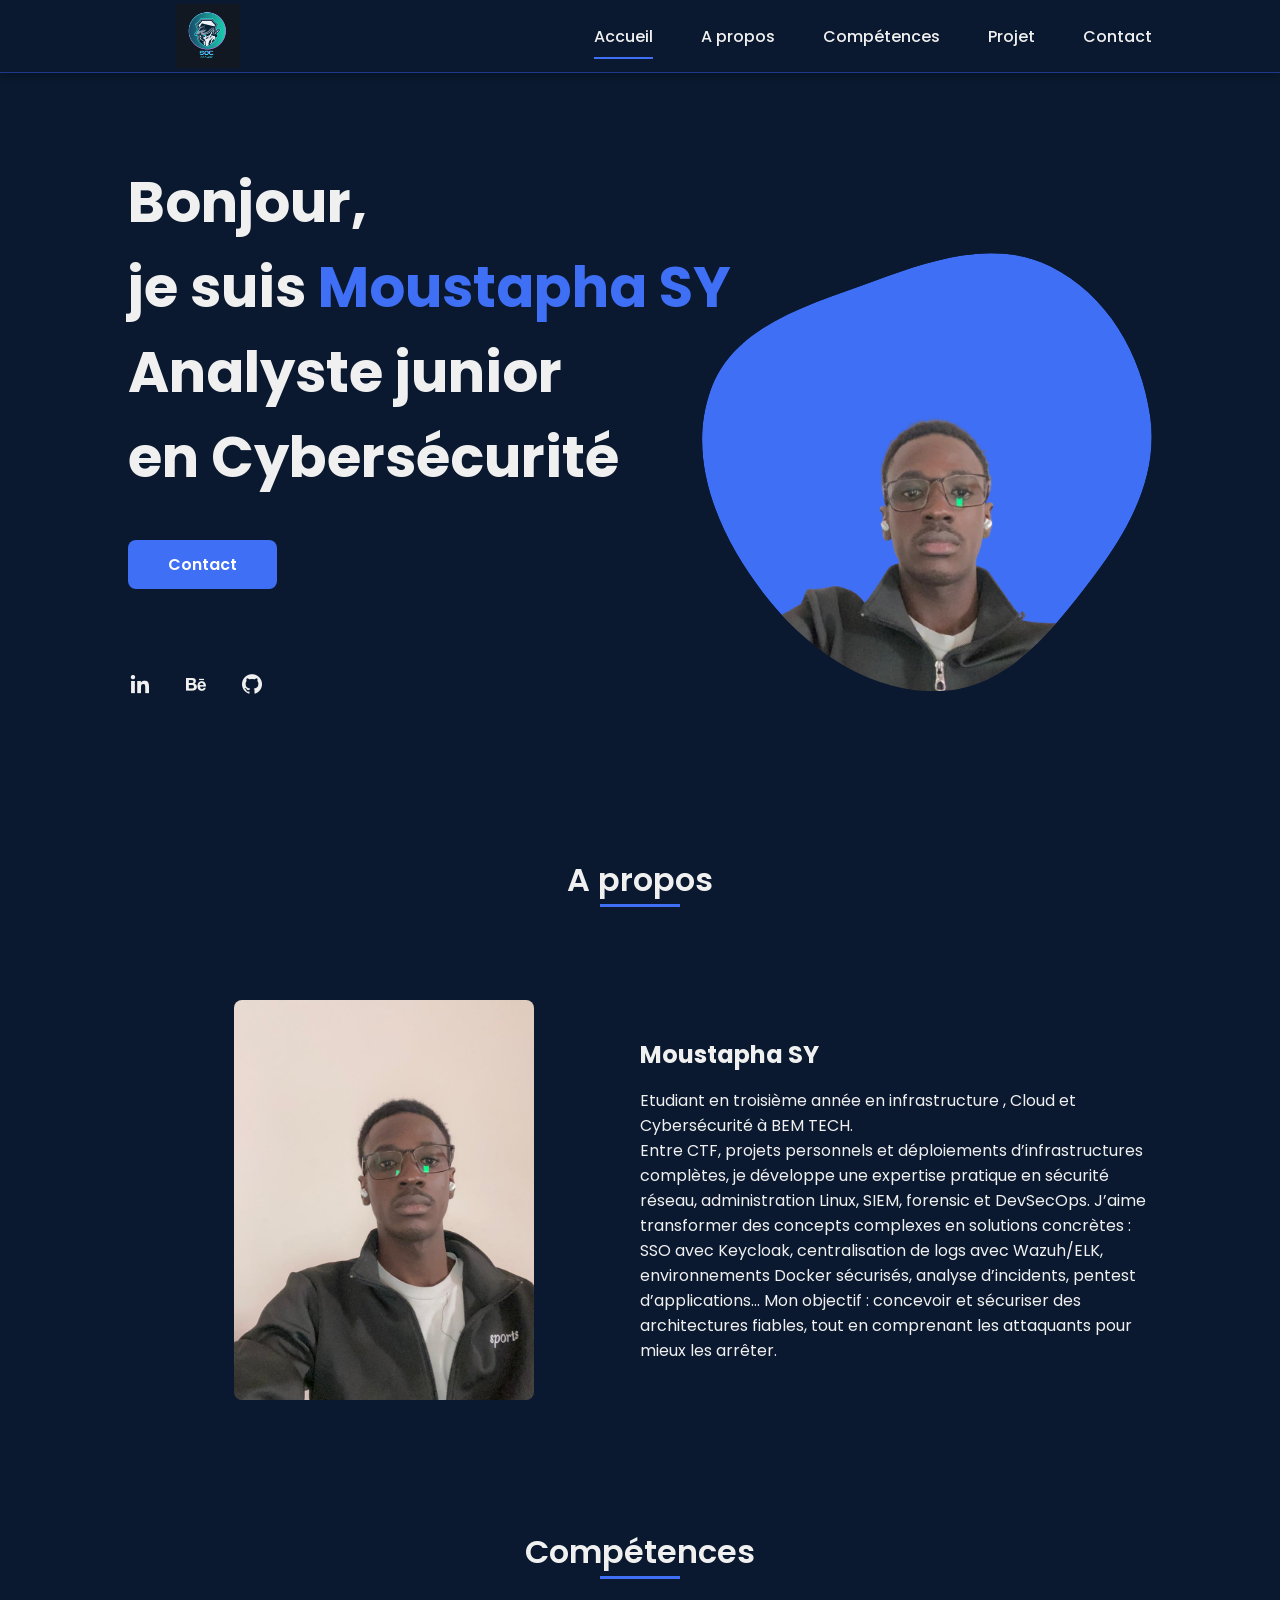
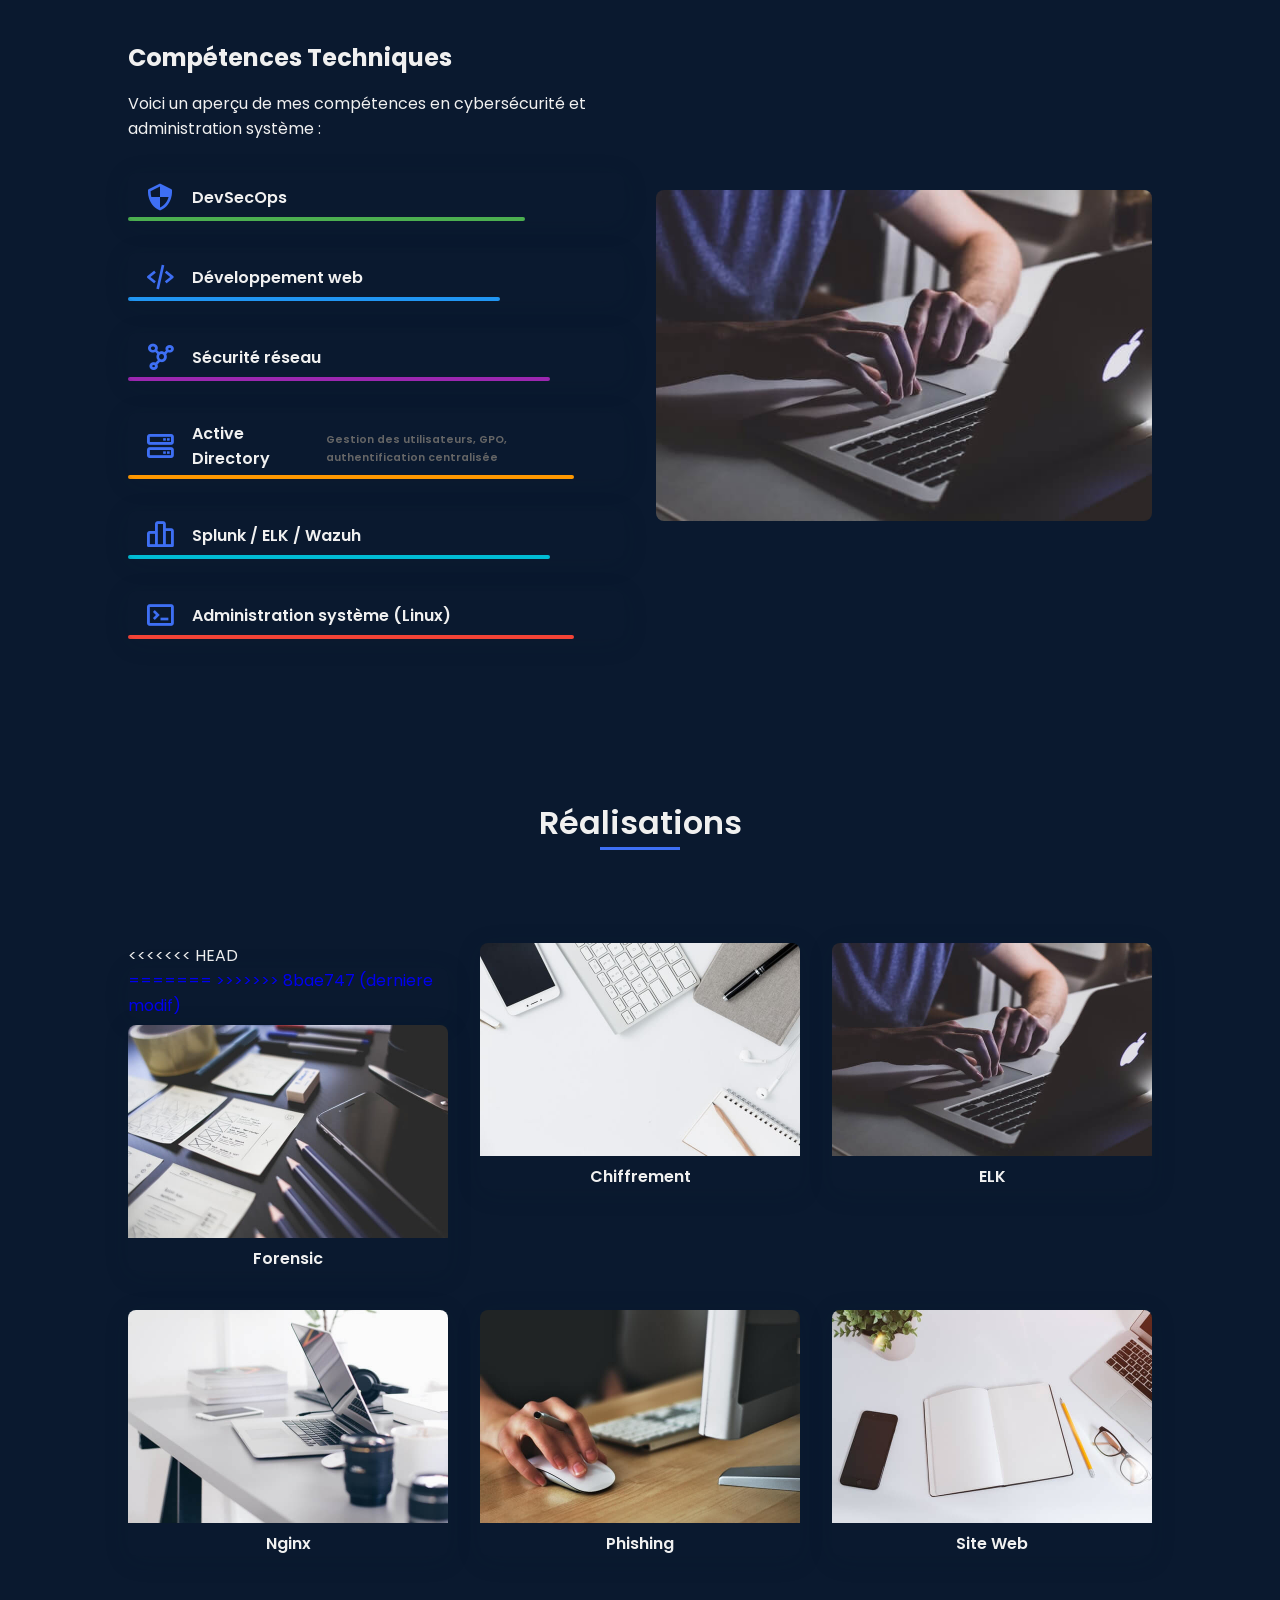
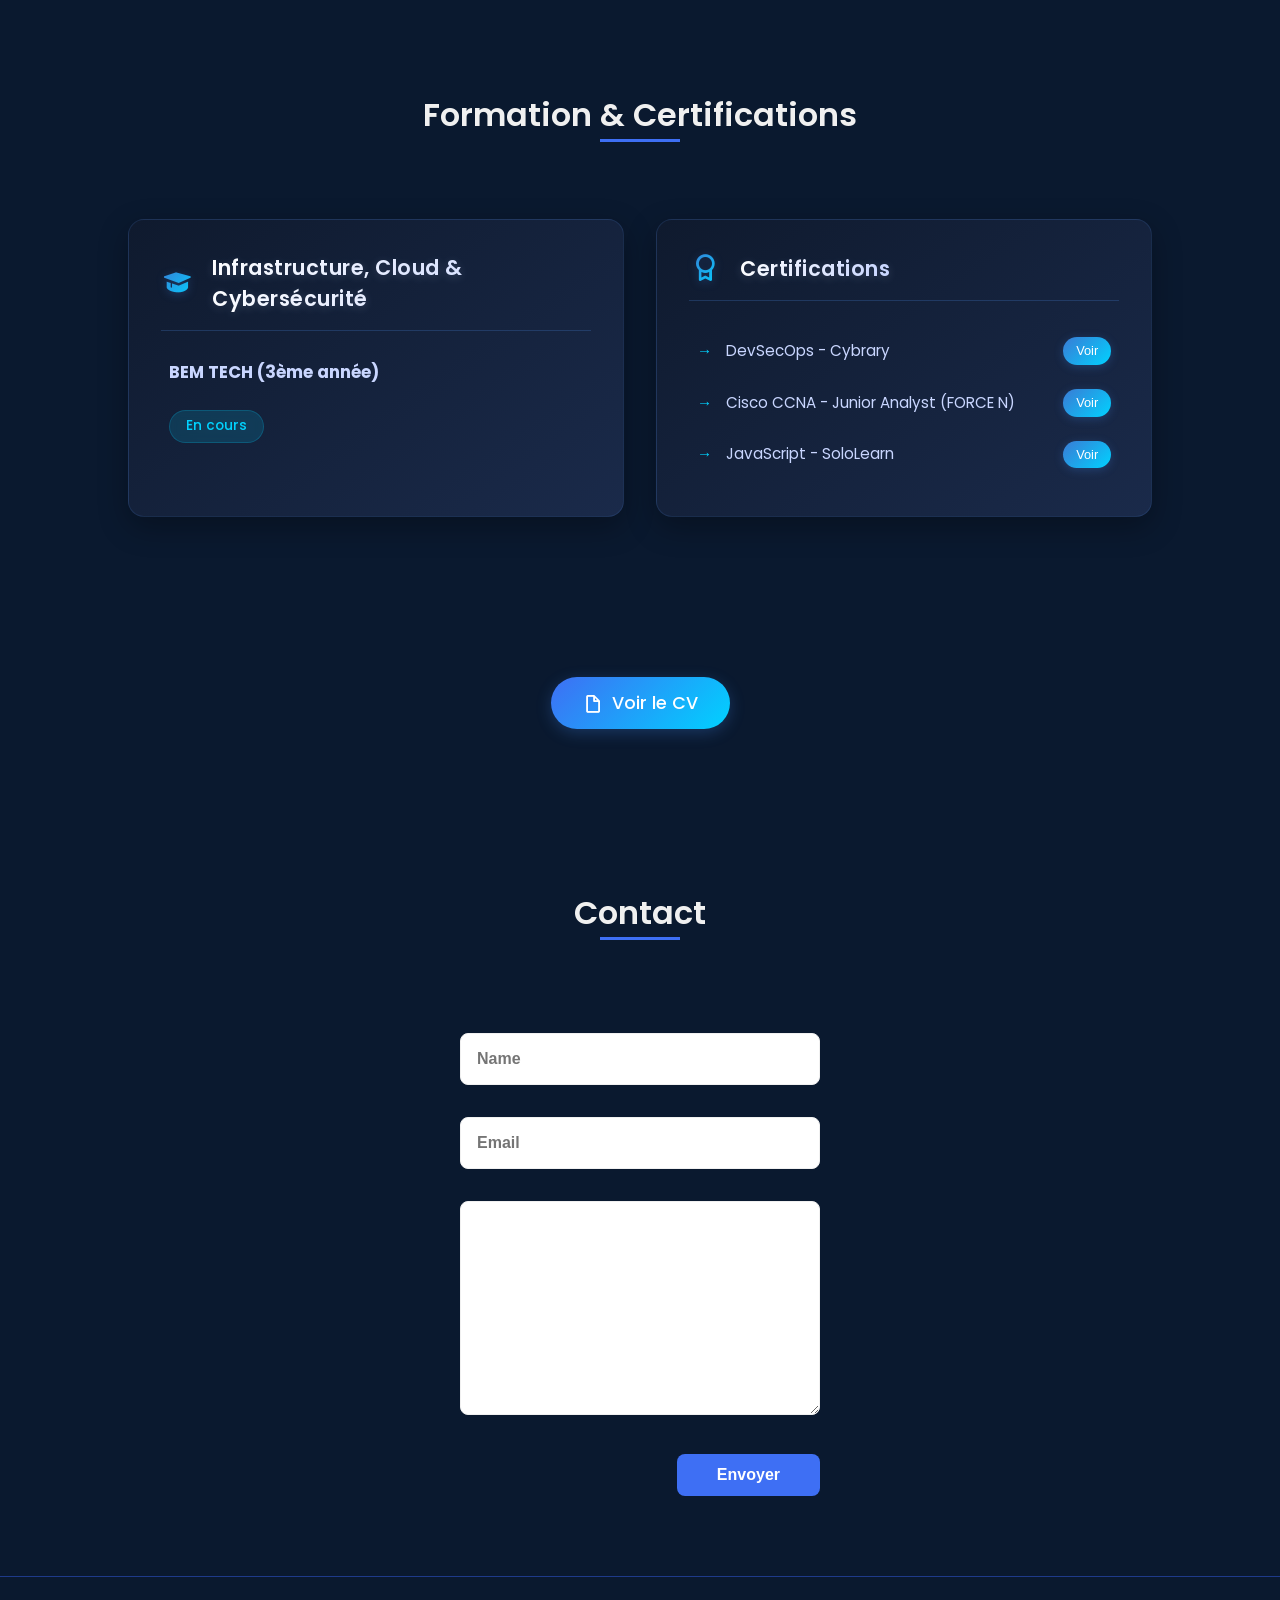
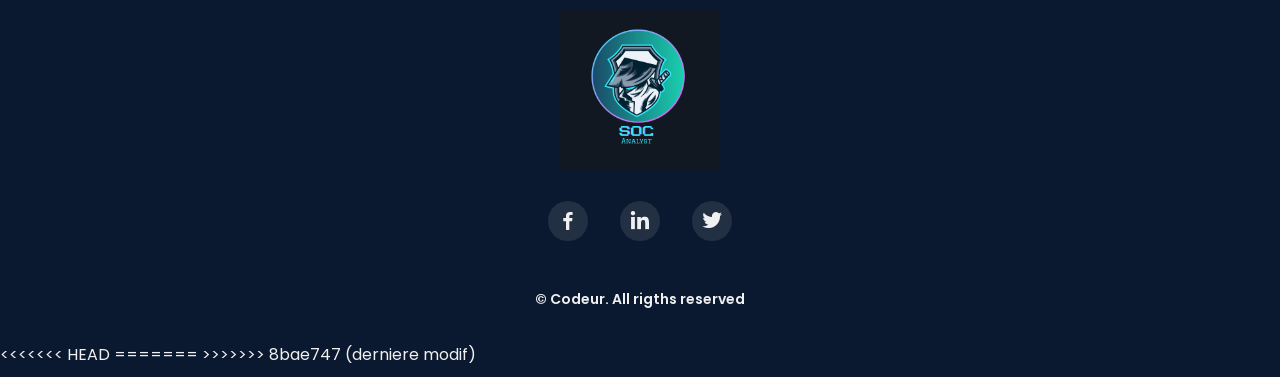
==== commit 6d1589ab: "derniere modif" ====
--- a/index.html
+++ b/index.html
@@ -156,7 +156,10 @@
 
                 <div class="work__container bd-grid">
                     <div>
+<<<<<<< HEAD
                         <a href="/assets/Réalisations/Forensic1.pdf" class="work__img" title="Forensic">
+=======
+>>>>>>> 8bae747 (derniere modif)
                         <a href="assets/Réalisations/Forensic1.pdf" class="work__img" title="Forensic">
                             <img src="assets/img/work1.jpg" alt="Forensic">
                             <p class="work__title">Forensic</p>
@@ -238,6 +241,13 @@
                 </div>
             </section>
 
+            <!-- Bouton Voir le CV -->
+            <div class="cv-download-container">
+                <a href="assets/CV/CV.pdf" class="cv-download-button" target="_blank" rel="noopener noreferrer">
+                    <i class='bx bx-file-blank'></i> Voir le CV
+                </a>
+            </div>
+
             <!--===== CONTACT =====-->
             <section class="contact section" id="contact">
                 <h2 class="section-title">Contact</h2>
@@ -284,5 +294,8 @@
         <script src="assets/js/main.js"></script>
     </body>
 </html>
-
-
+<<<<<<< HEAD
+
+
+=======
+>>>>>>> 8bae747 (derniere modif)
--- a/assets/css/styles.css
+++ b/assets/css/styles.css
@@ -998,6 +998,71 @@
   transition: transform 0.3s ease, box-shadow 0.3s ease;
 }
 
+/* Style pour le bouton Voir le CV */
+.cv-download-container {
+  text-align: center;
+  margin: 3rem 0 5rem;
+  padding: 0 1rem;
+}
+
+.cv-download-button {
+  display: inline-flex;
+  align-items: center;
+  gap: 0.5rem;
+  background: linear-gradient(135deg, var(--first-color), #00d2ff);
+  color: white;
+  padding: 0.8rem 2rem;
+  border-radius: 50px;
+  text-decoration: none;
+  font-weight: 500;
+  font-size: 1.1rem;
+  transition: all 0.3s ease;
+  box-shadow: 0 4px 15px rgba(58, 123, 213, 0.3);
+  border: none;
+  cursor: pointer;
+  position: relative;
+  overflow: hidden;
+  z-index: 1;
+}
+
+.cv-download-button::before {
+  content: '';
+  position: absolute;
+  top: 0;
+  left: 0;
+  width: 100%;
+  height: 100%;
+  background: linear-gradient(135deg, #2e69c4, #00b8e6);
+  z-index: -1;
+  opacity: 0;
+  transition: opacity 0.3s ease;
+}
+
+.cv-download-button:hover {
+  transform: translateY(-3px);
+  box-shadow: 0 6px 20px rgba(58, 123, 213, 0.4);
+}
+
+.cv-download-button:hover::before {
+  opacity: 1;
+}
+
+.cv-download-button i {
+  font-size: 1.2em;
+  transition: transform 0.3s ease;
+}
+
+.cv-download-button:hover i {
+  transform: translateX(3px);
+}
+
+@media screen and (max-width: 768px) {
+  .cv-download-button {
+    padding: 0.7rem 1.5rem;
+    font-size: 1rem;
+  }
+}
+
 .certificate-download:hover {
   transform: translateY(-5px);
   box-shadow: 0 10px 30px rgba(0, 0, 0, 0.3);
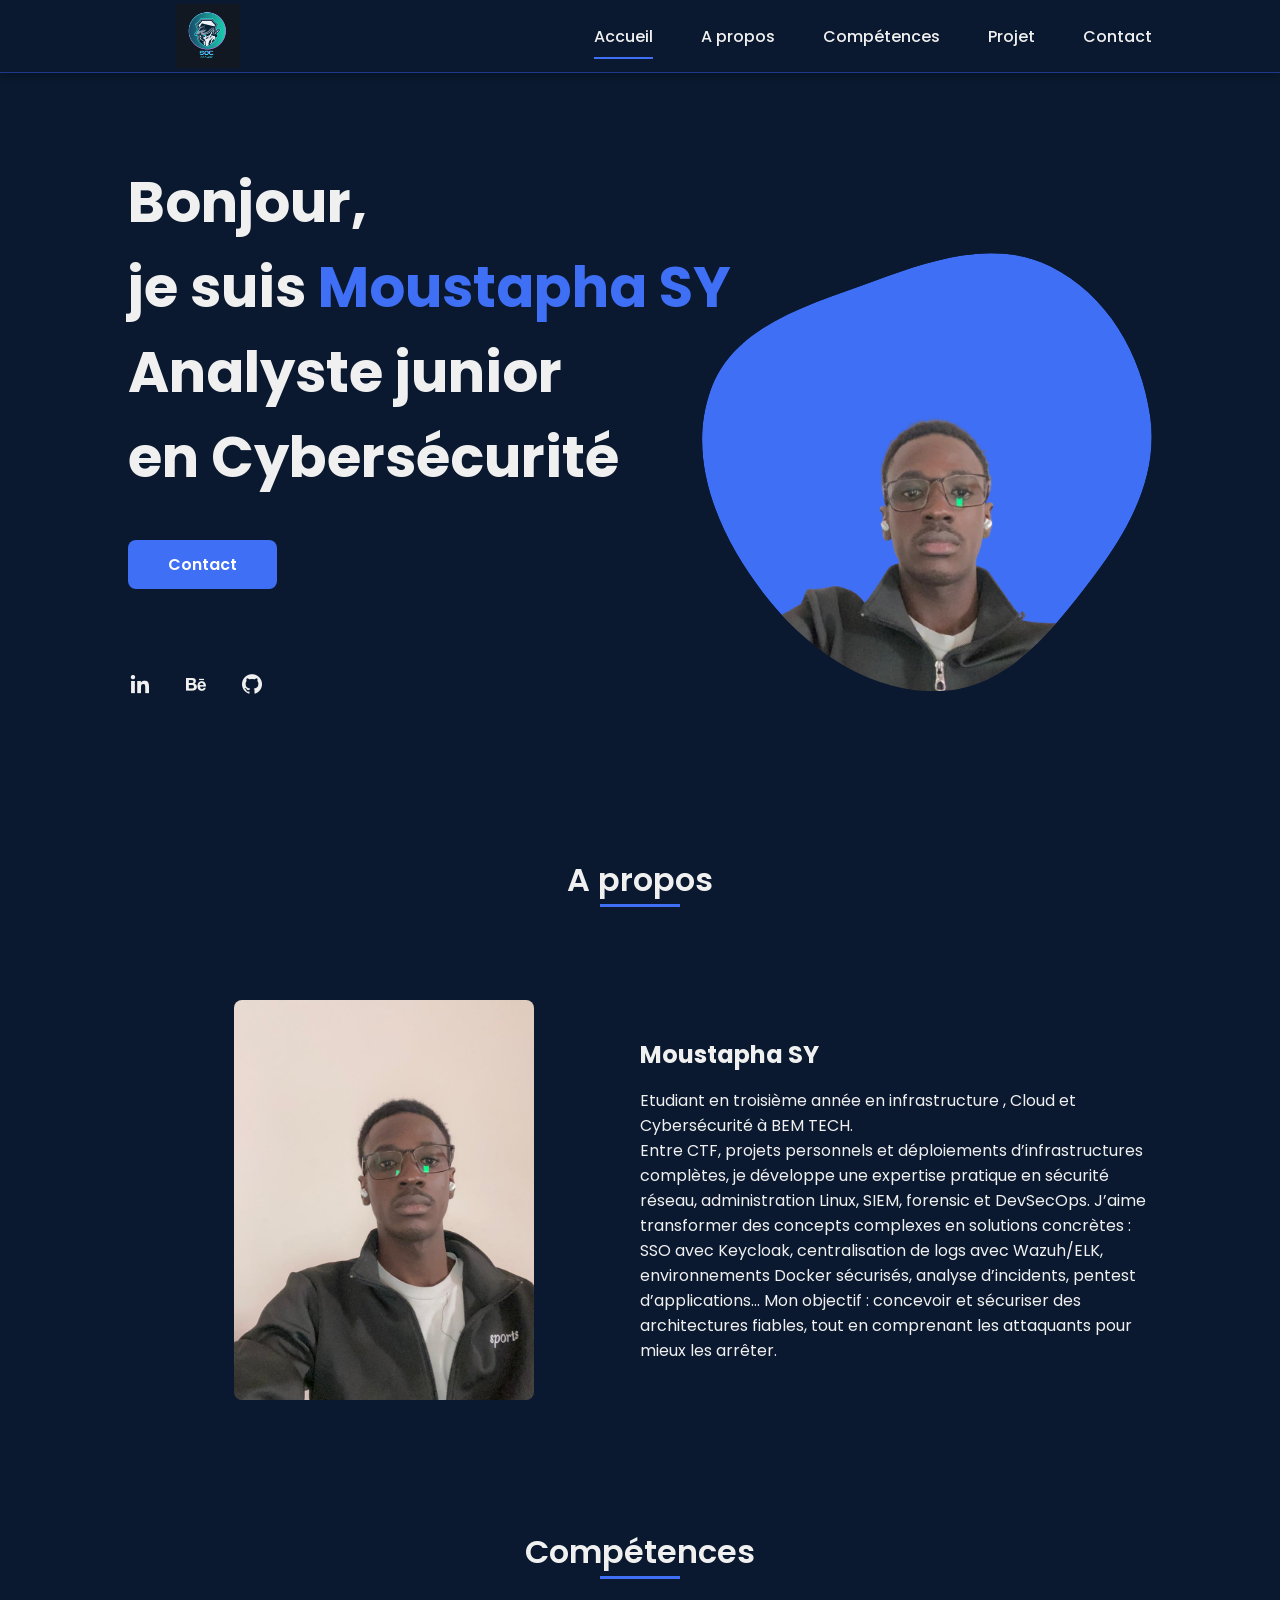
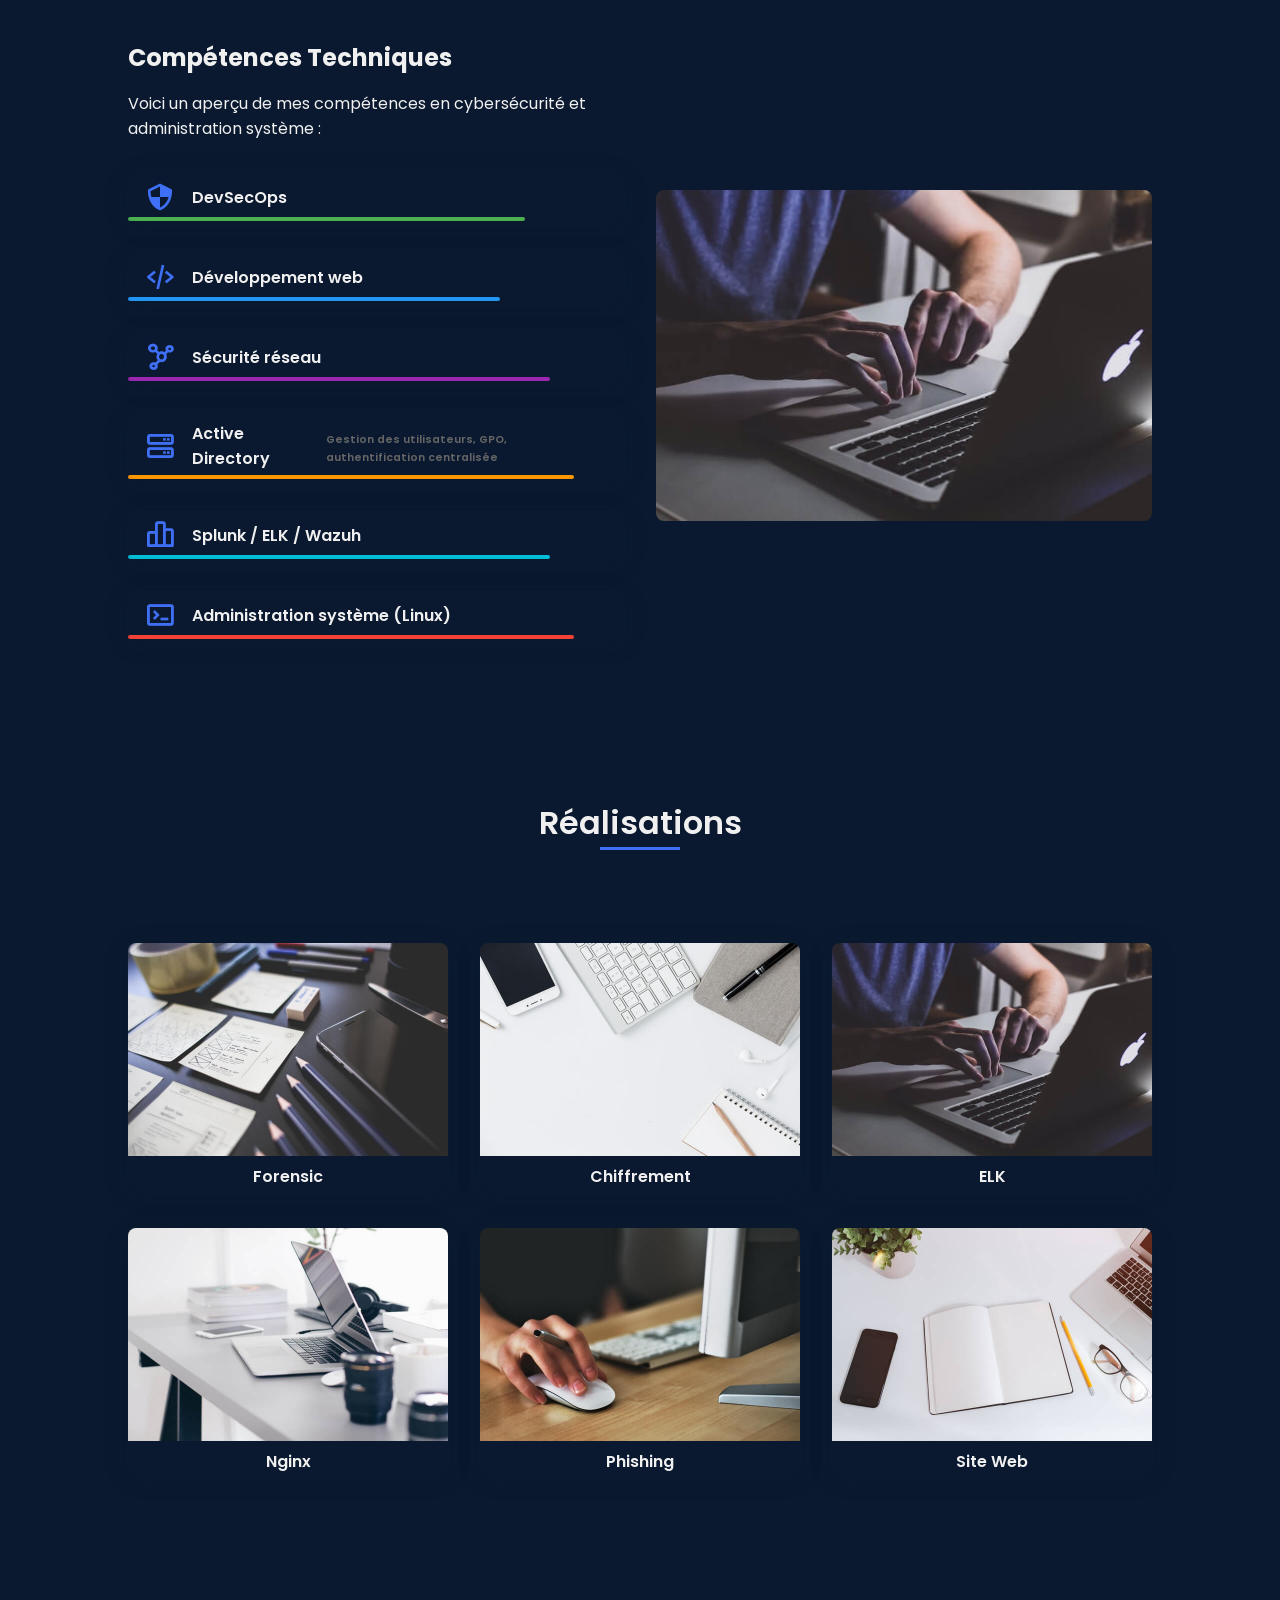
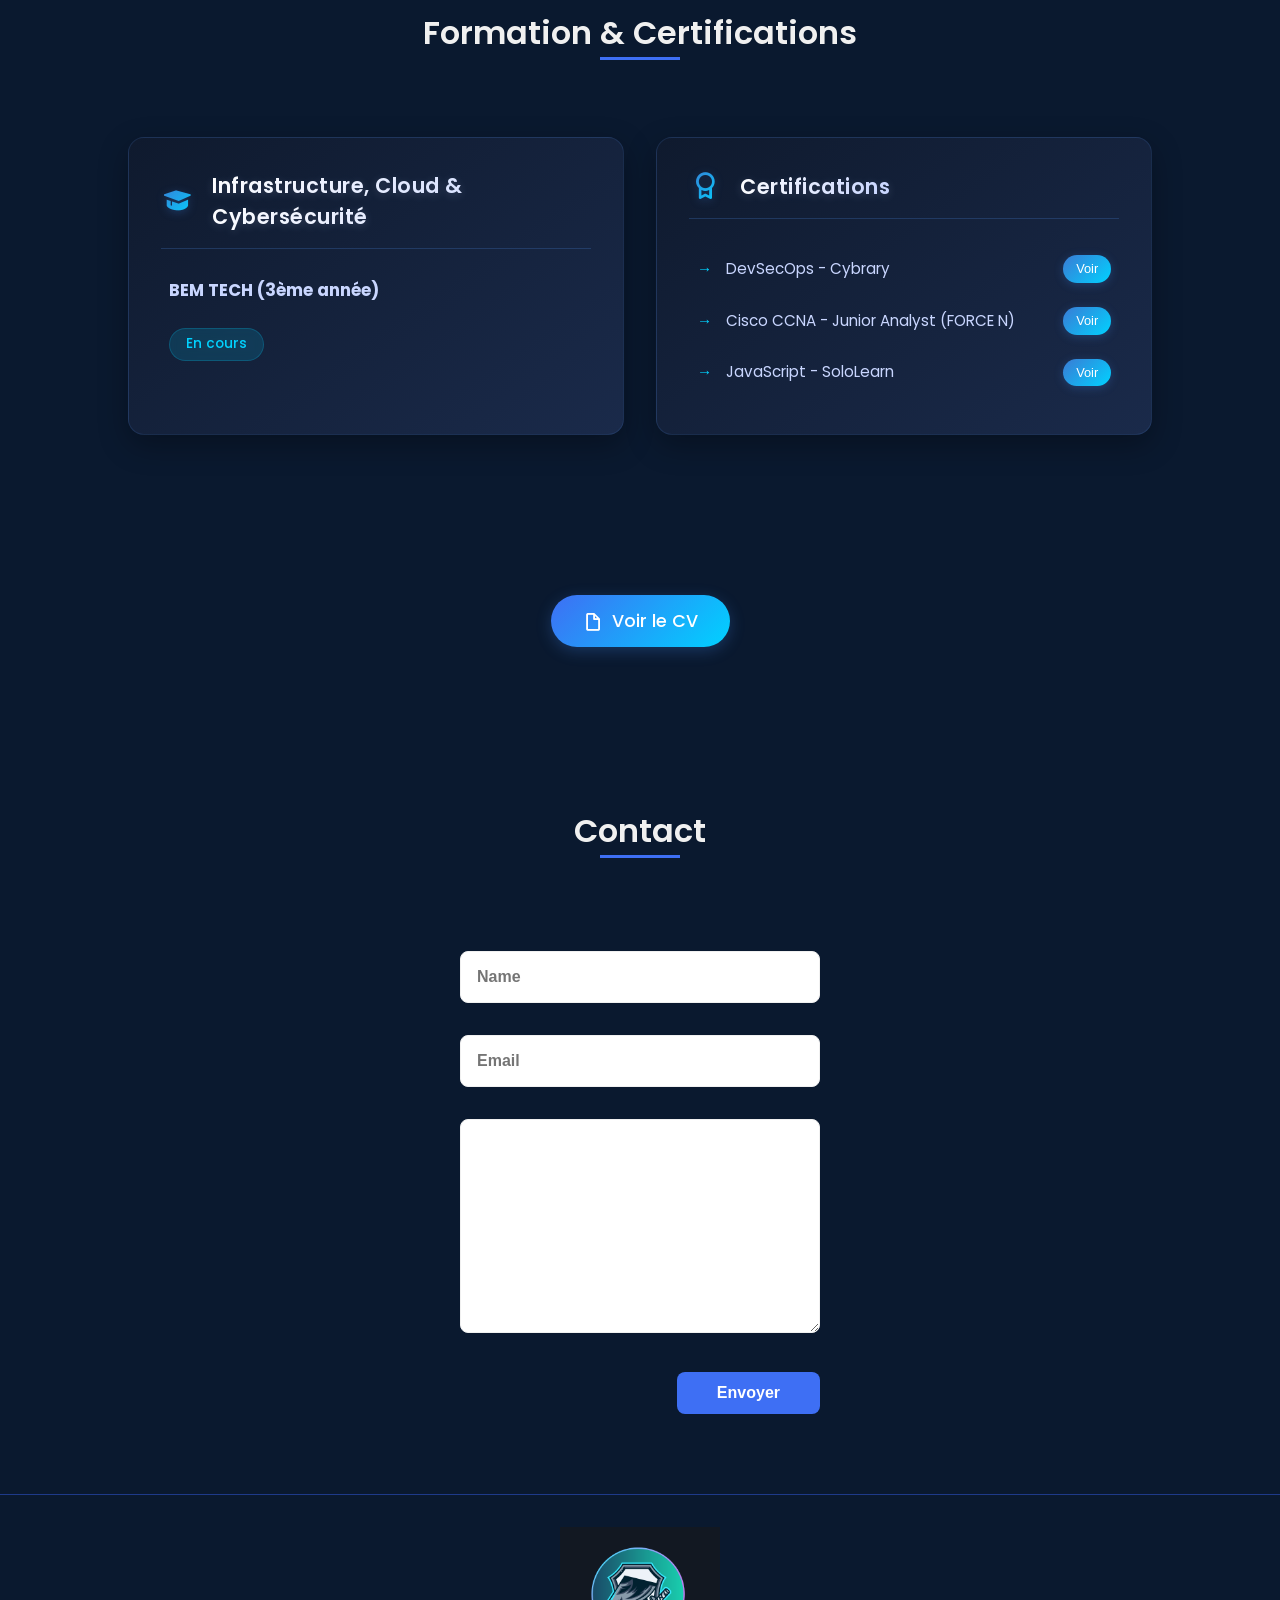
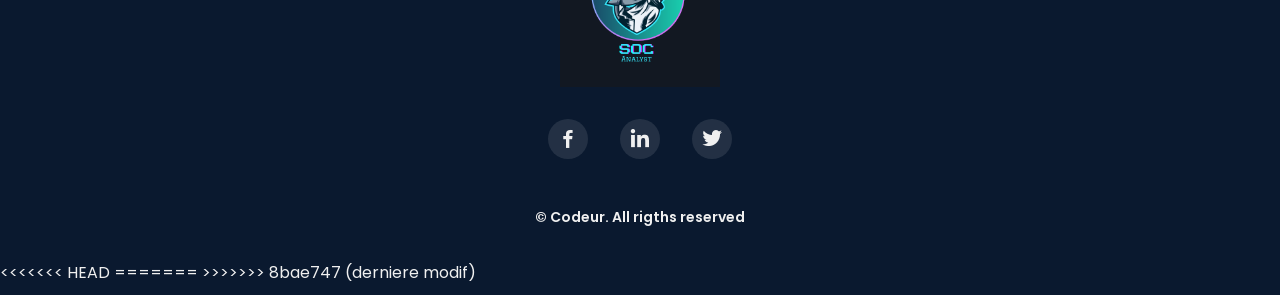
==== commit 92d44886: "Fix merge conflict in index.html Resolved merge conflict in index.html by keeping the latest changes" ====
--- a/index.html
+++ b/index.html
@@ -156,11 +156,7 @@
 
                 <div class="work__container bd-grid">
                     <div>
-<<<<<<< HEAD
                         <a href="/assets/Réalisations/Forensic1.pdf" class="work__img" title="Forensic">
-=======
->>>>>>> 8bae747 (derniere modif)
-                        <a href="assets/Réalisations/Forensic1.pdf" class="work__img" title="Forensic">
                             <img src="assets/img/work1.jpg" alt="Forensic">
                             <p class="work__title">Forensic</p>
                         </a>
@@ -299,3 +295,4 @@
 
 =======
 >>>>>>> 8bae747 (derniere modif)
+
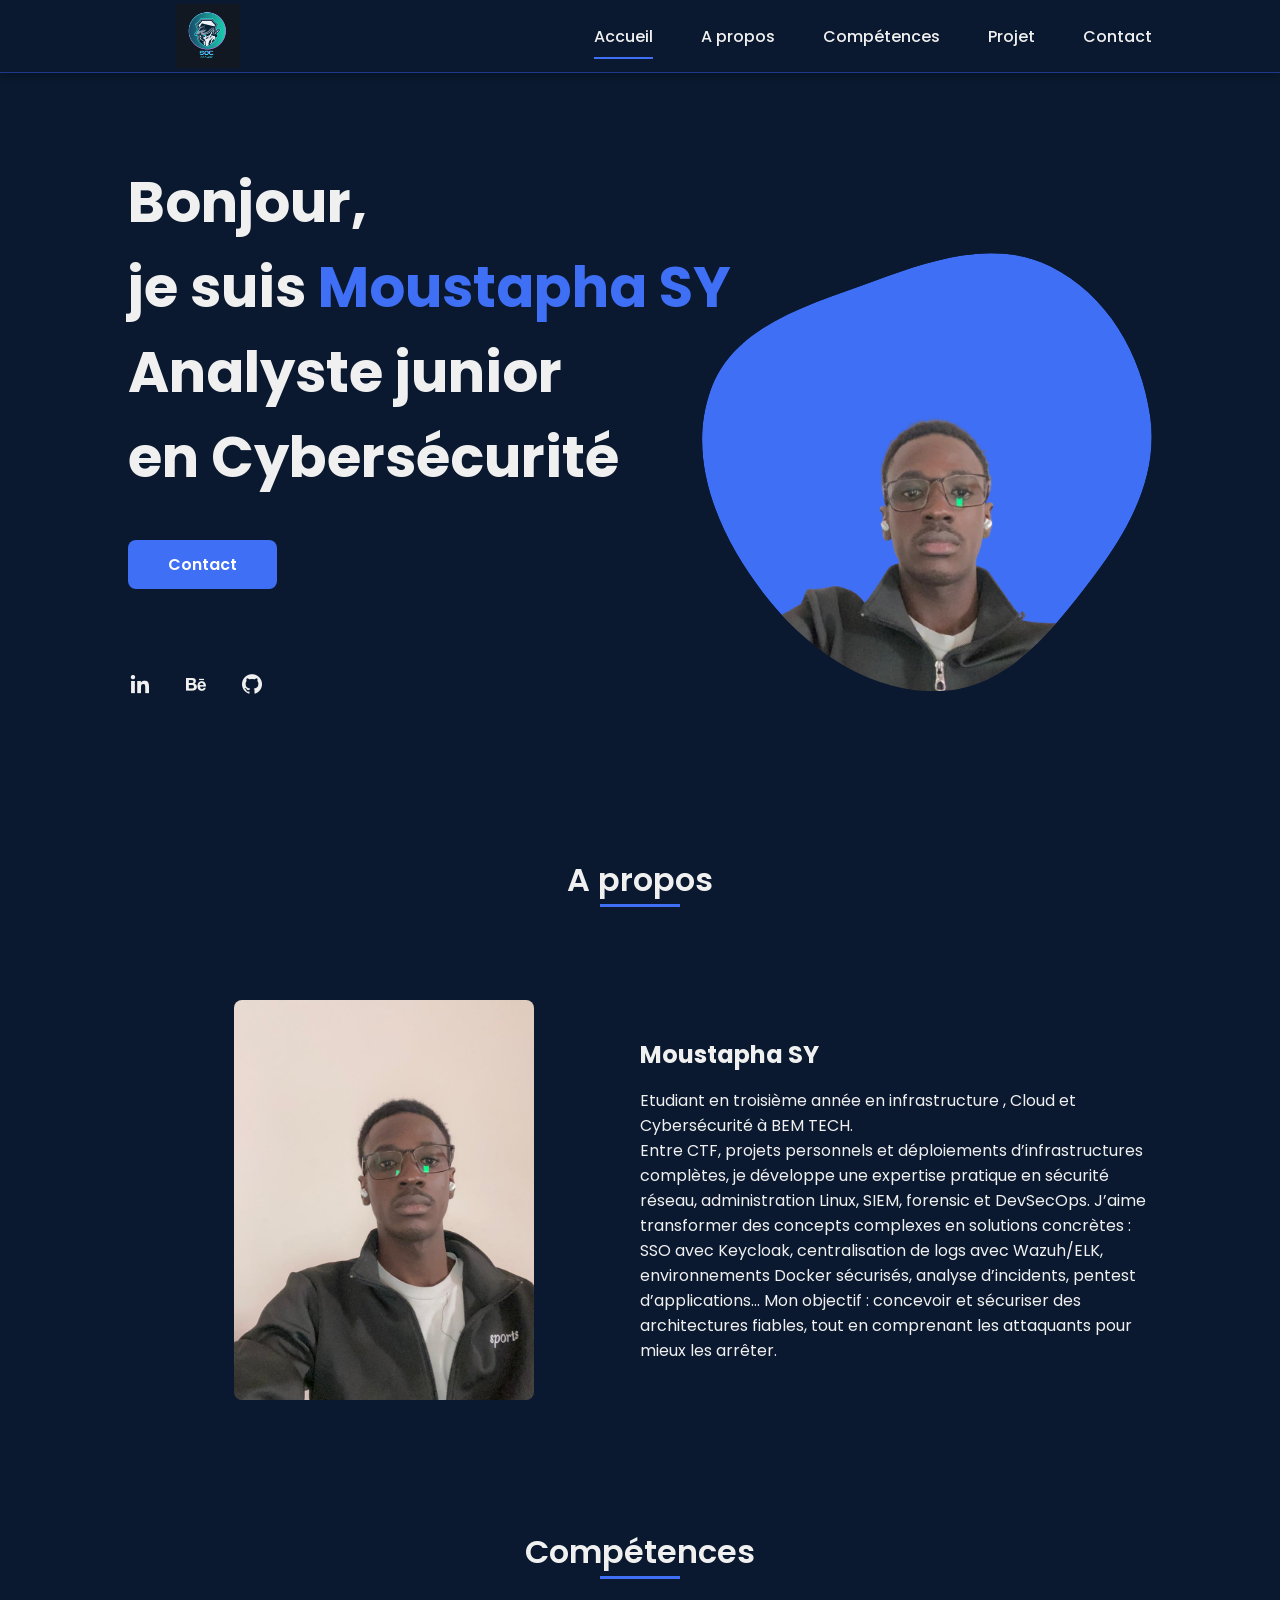
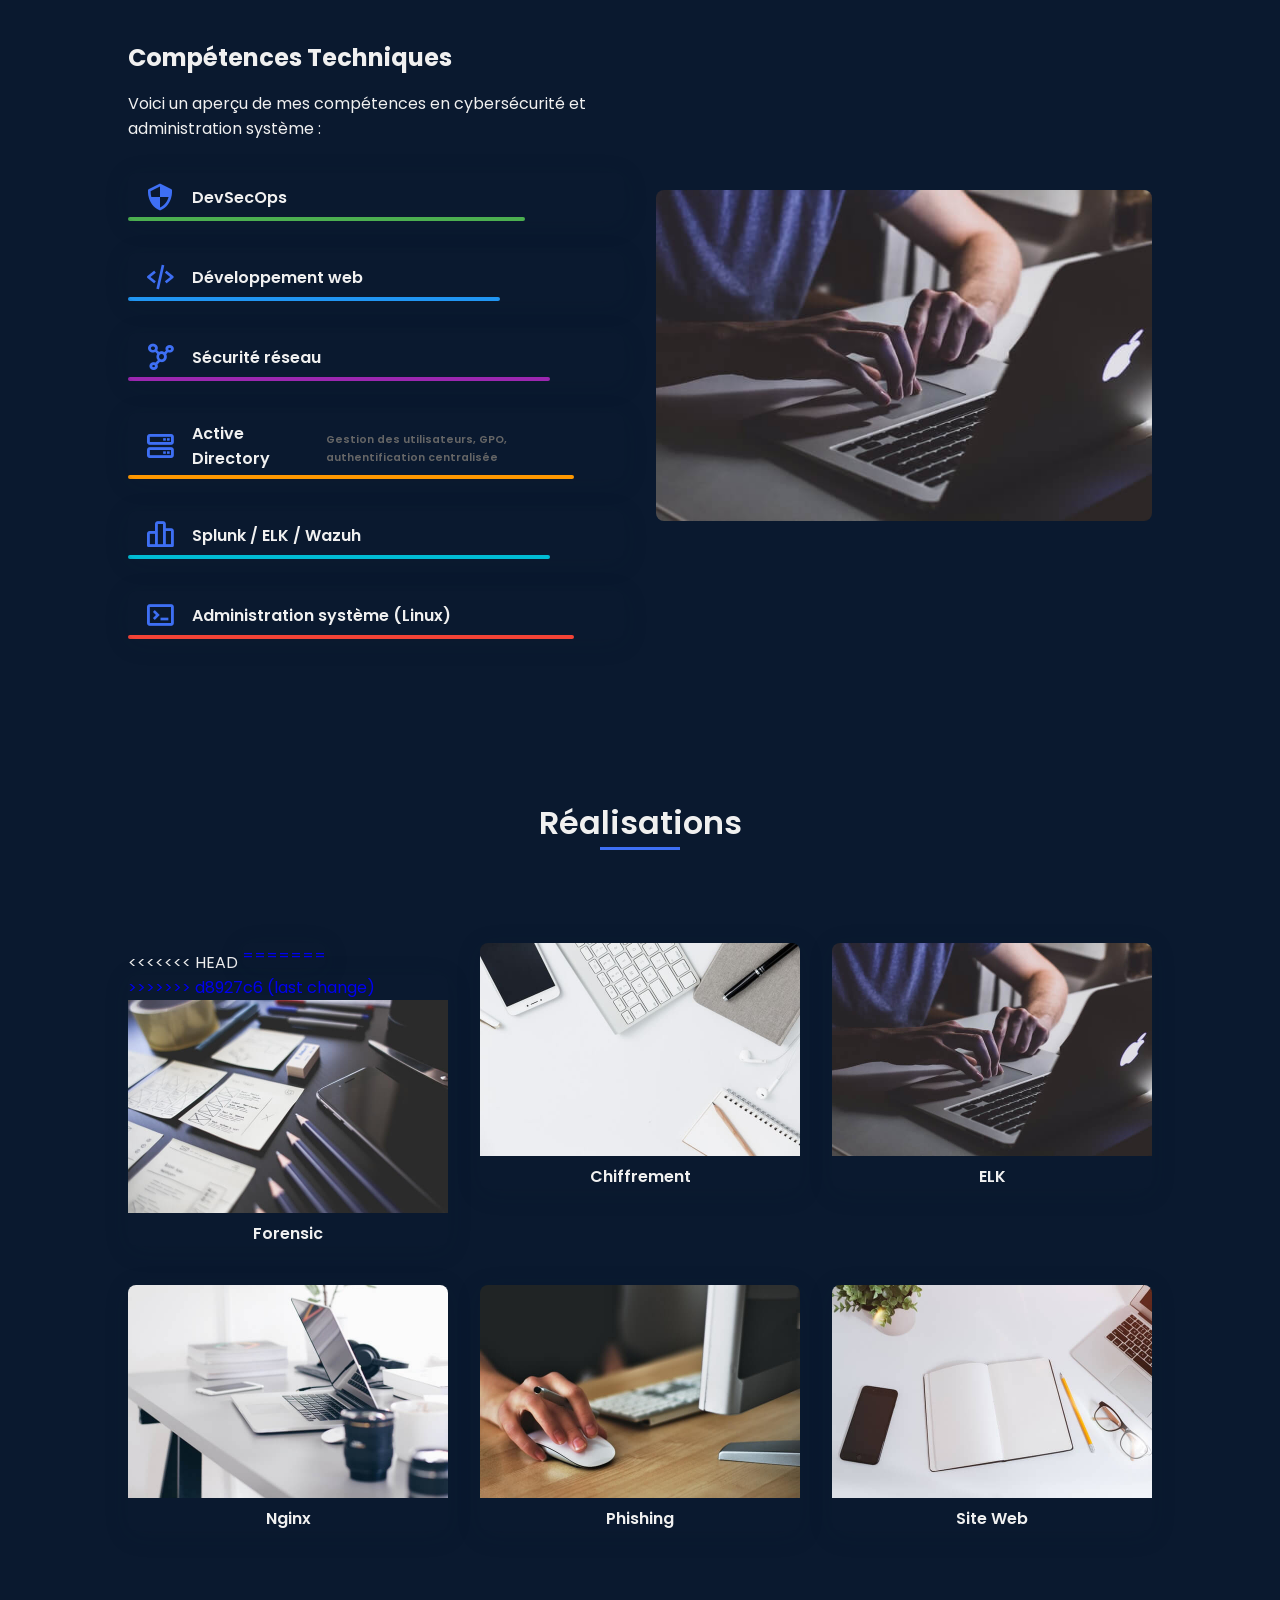
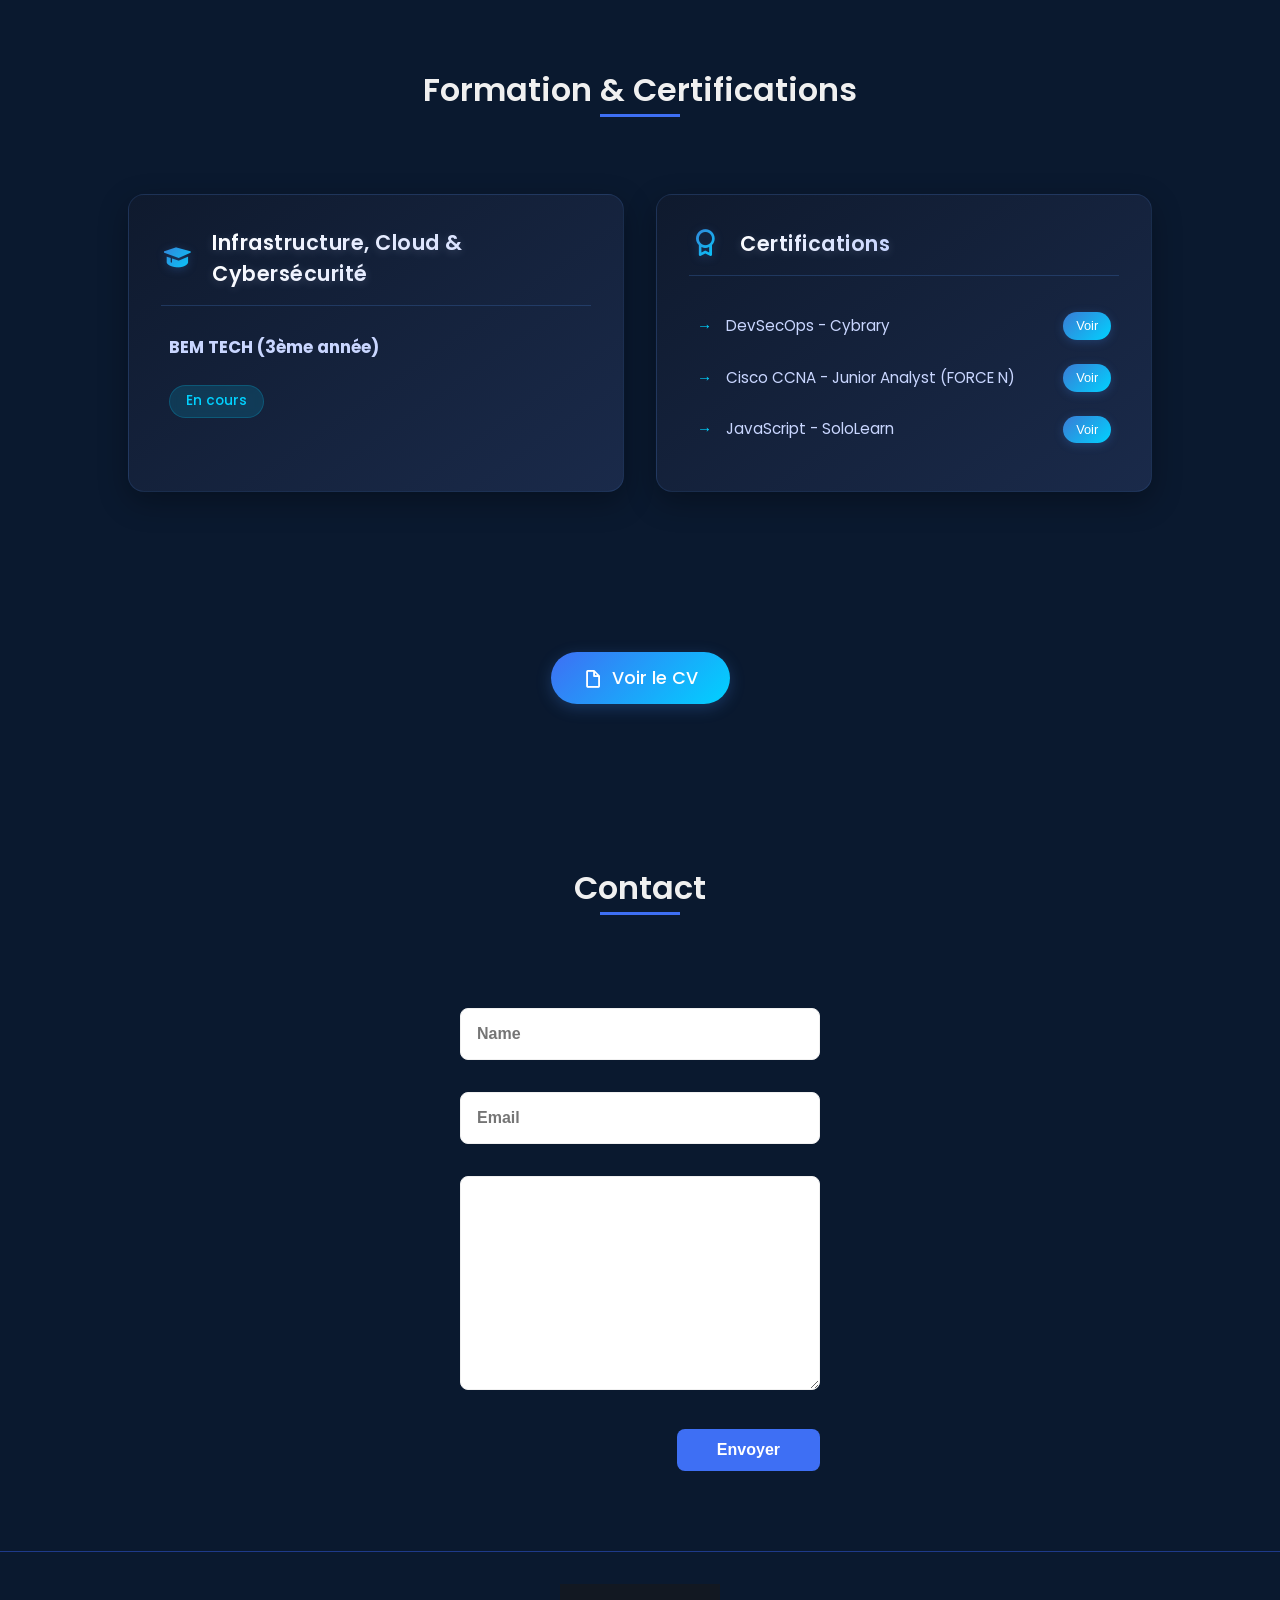
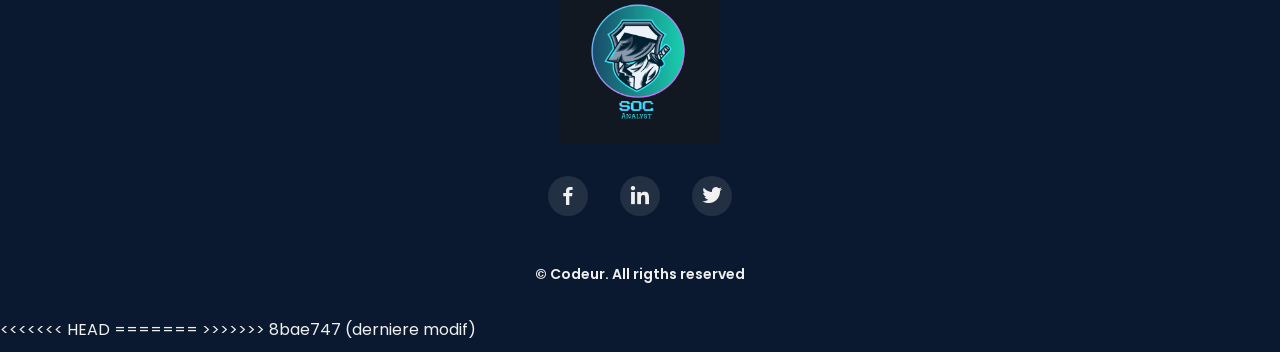
==== commit 1530ba30: "derniere changement" ====
--- a/index.html
+++ b/index.html
@@ -156,7 +156,11 @@
 
                 <div class="work__container bd-grid">
                     <div>
+<<<<<<< HEAD
                         <a href="/assets/Réalisations/Forensic1.pdf" class="work__img" title="Forensic">
+=======
+                        <a href="assets/Réalisations/Forensic1.pdf" class="work__img" title="Forensic">
+>>>>>>> d8927c6 (last change)
                             <img src="assets/img/work1.jpg" alt="Forensic">
                             <p class="work__title">Forensic</p>
                         </a>
@@ -186,7 +190,7 @@
                         </a>
                     </div>
                     <div>
-                        <a href="assets/Réalisations/Capture vidéo du 2025-12-07 22-34-43.mp4" class="work__img" title="Site Web">
+                        <a href="assets/Réalisations/final.mp4" class="work__img" title="Site Web">
                             <img src="assets/img/work6.jpg" alt="Site Web">
                             <p class="work__title">Site Web</p>
                         </a>
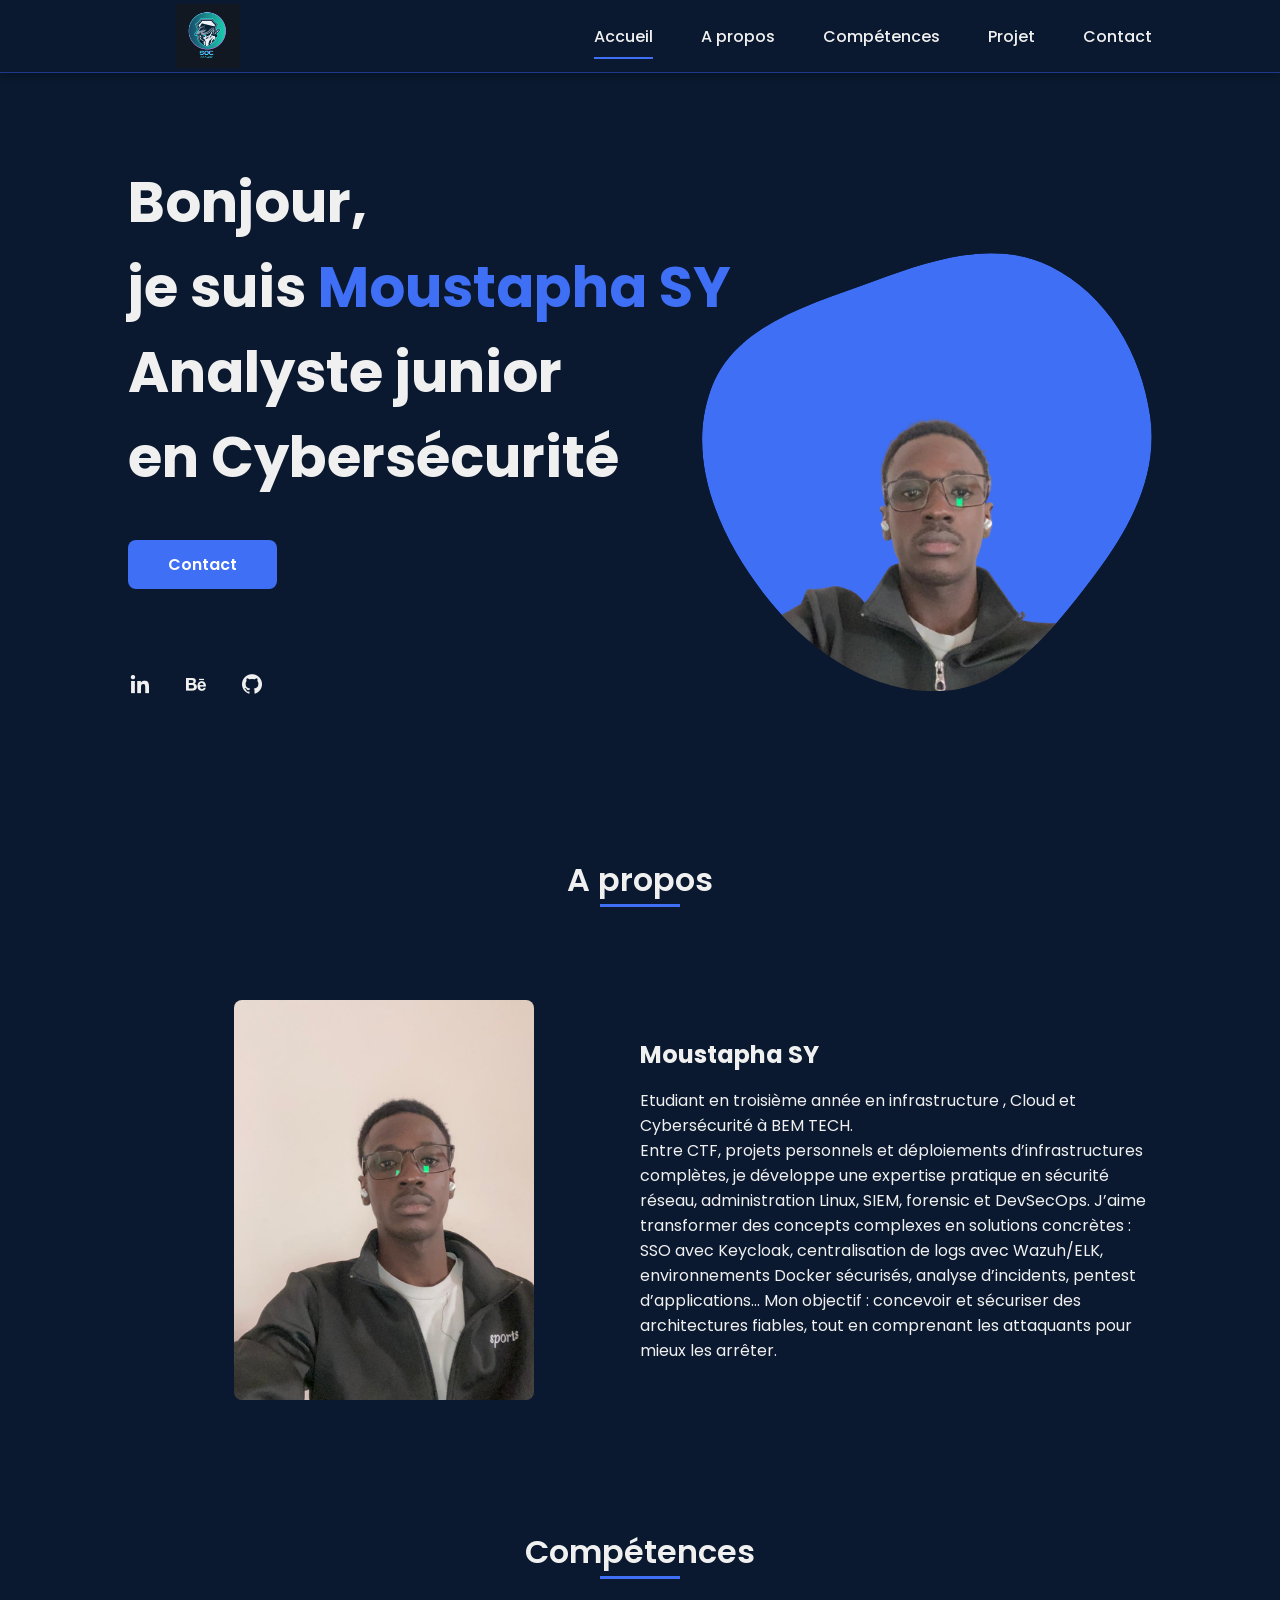
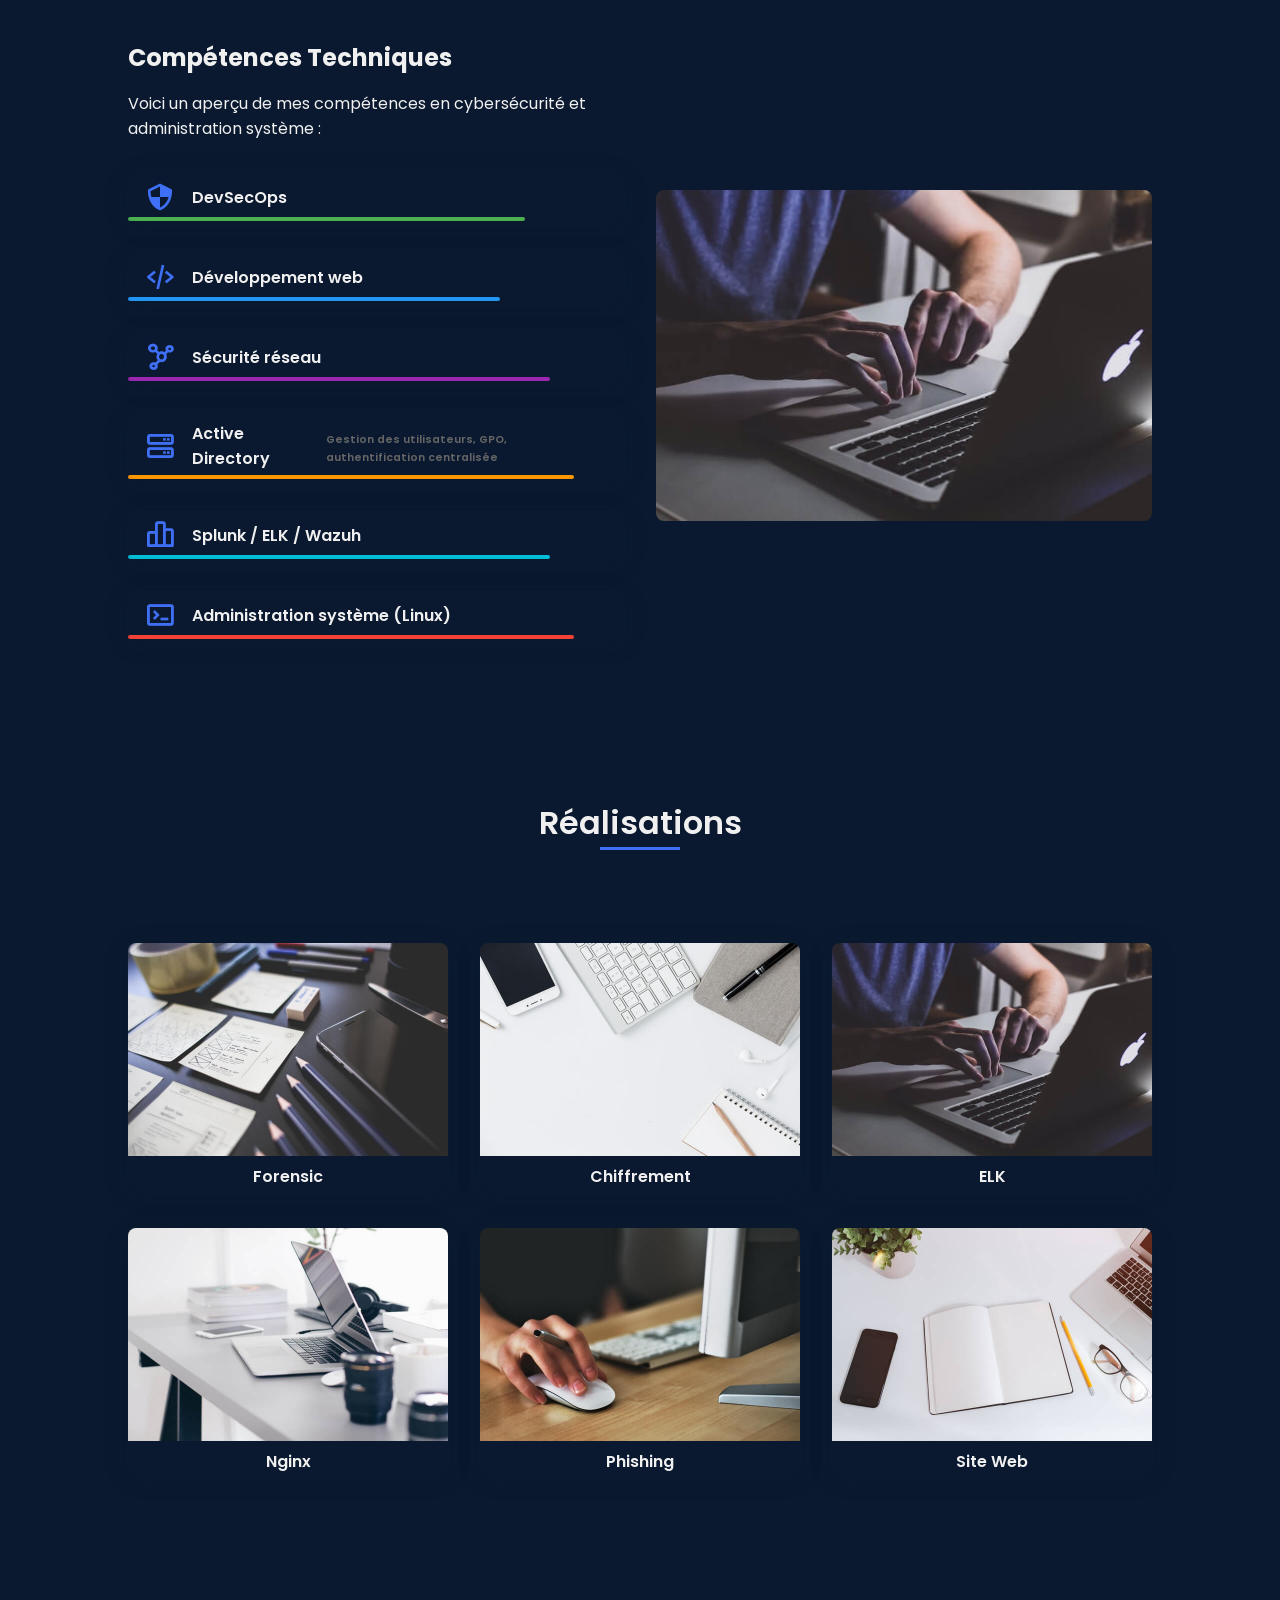
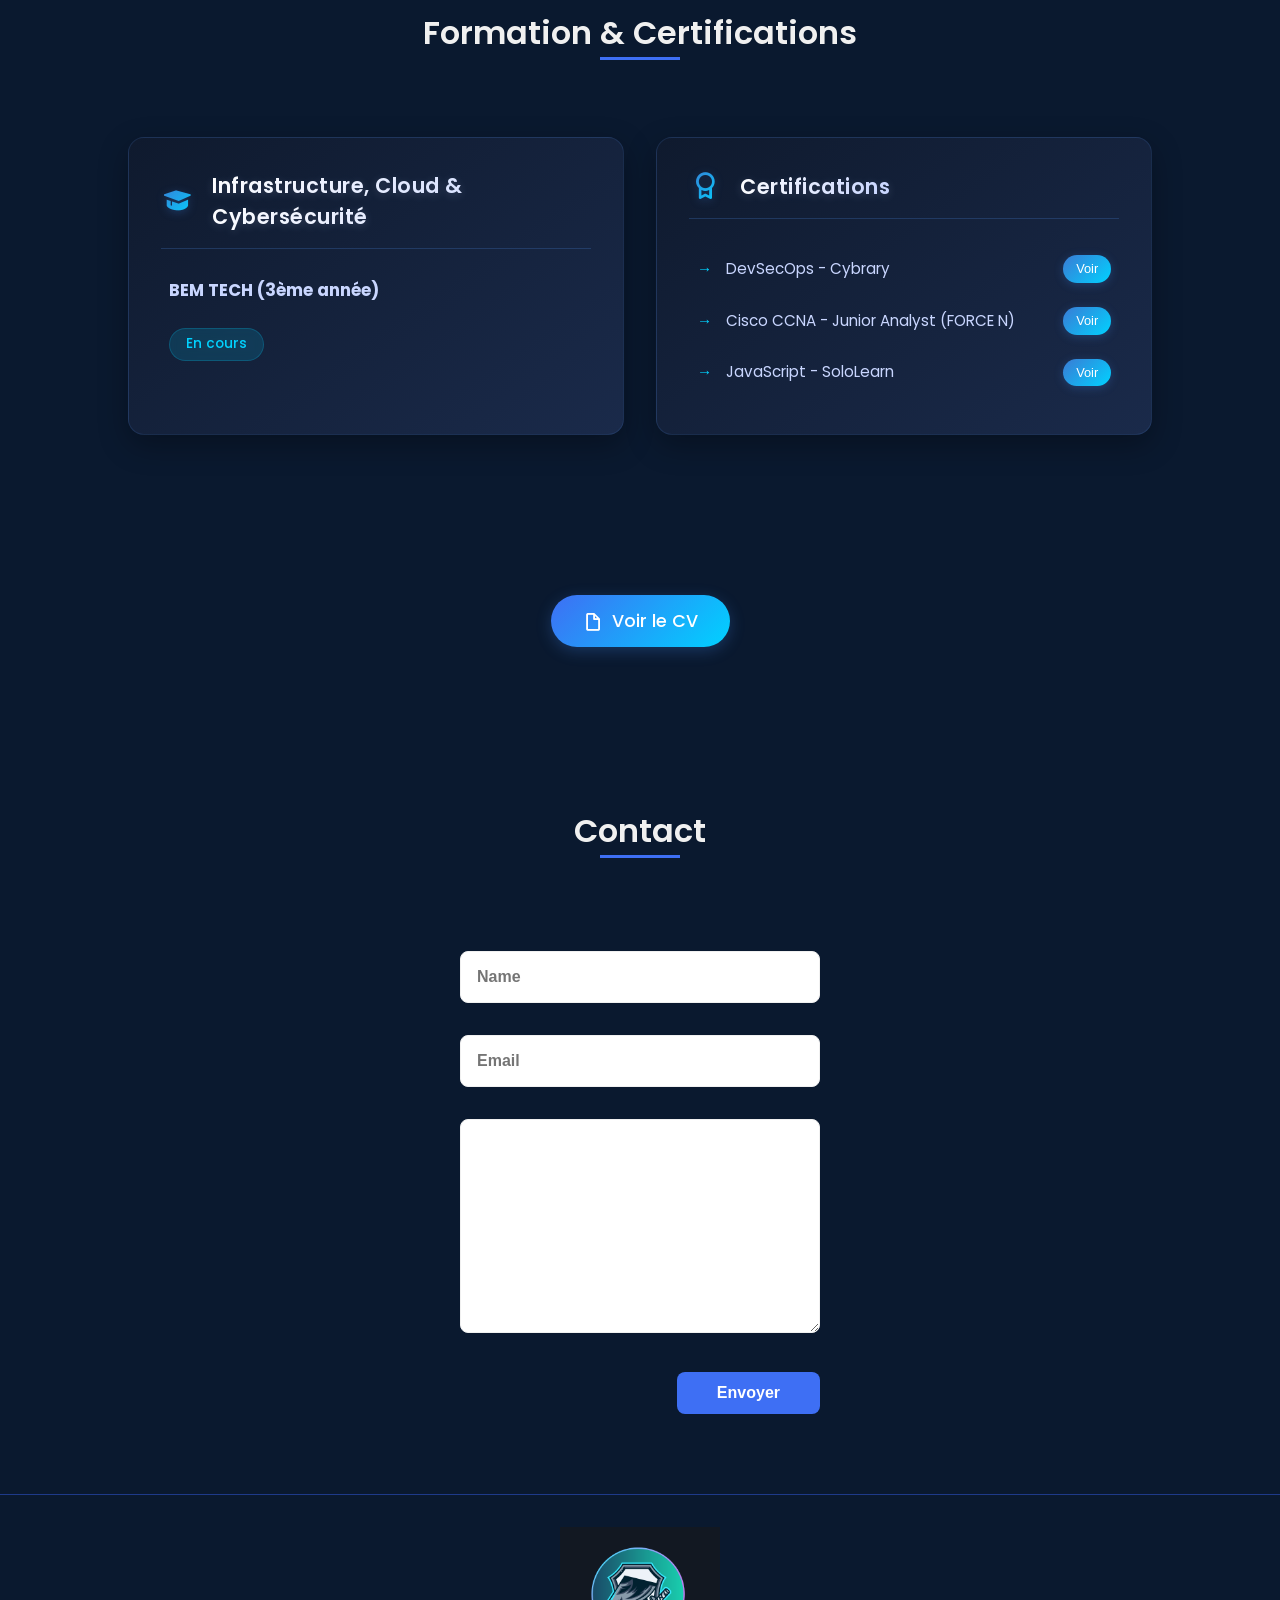
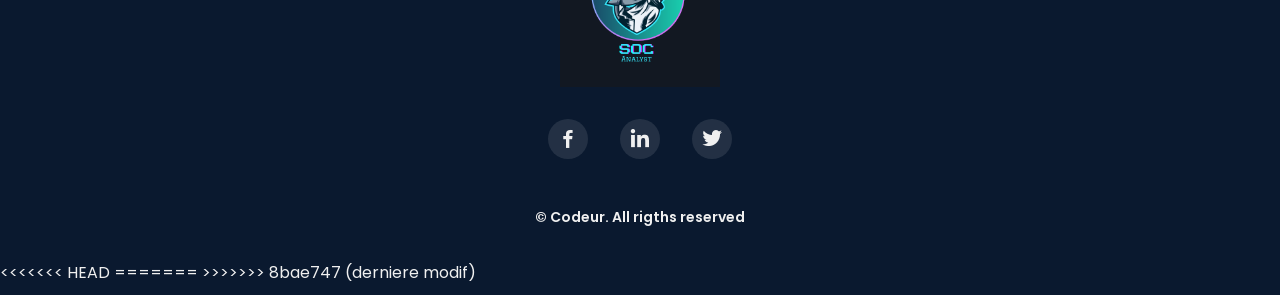
==== commit 5b9a70ae: "Fix merge conflict in index.html Resolved merge conflict in index.html and ensured proper structure." ====
--- a/index.html
+++ b/index.html
@@ -156,11 +156,7 @@
 
                 <div class="work__container bd-grid">
                     <div>
-<<<<<<< HEAD
                         <a href="/assets/Réalisations/Forensic1.pdf" class="work__img" title="Forensic">
-=======
-                        <a href="assets/Réalisations/Forensic1.pdf" class="work__img" title="Forensic">
->>>>>>> d8927c6 (last change)
                             <img src="assets/img/work1.jpg" alt="Forensic">
                             <p class="work__title">Forensic</p>
                         </a>
@@ -300,3 +296,4 @@
 =======
 >>>>>>> 8bae747 (derniere modif)
 
+
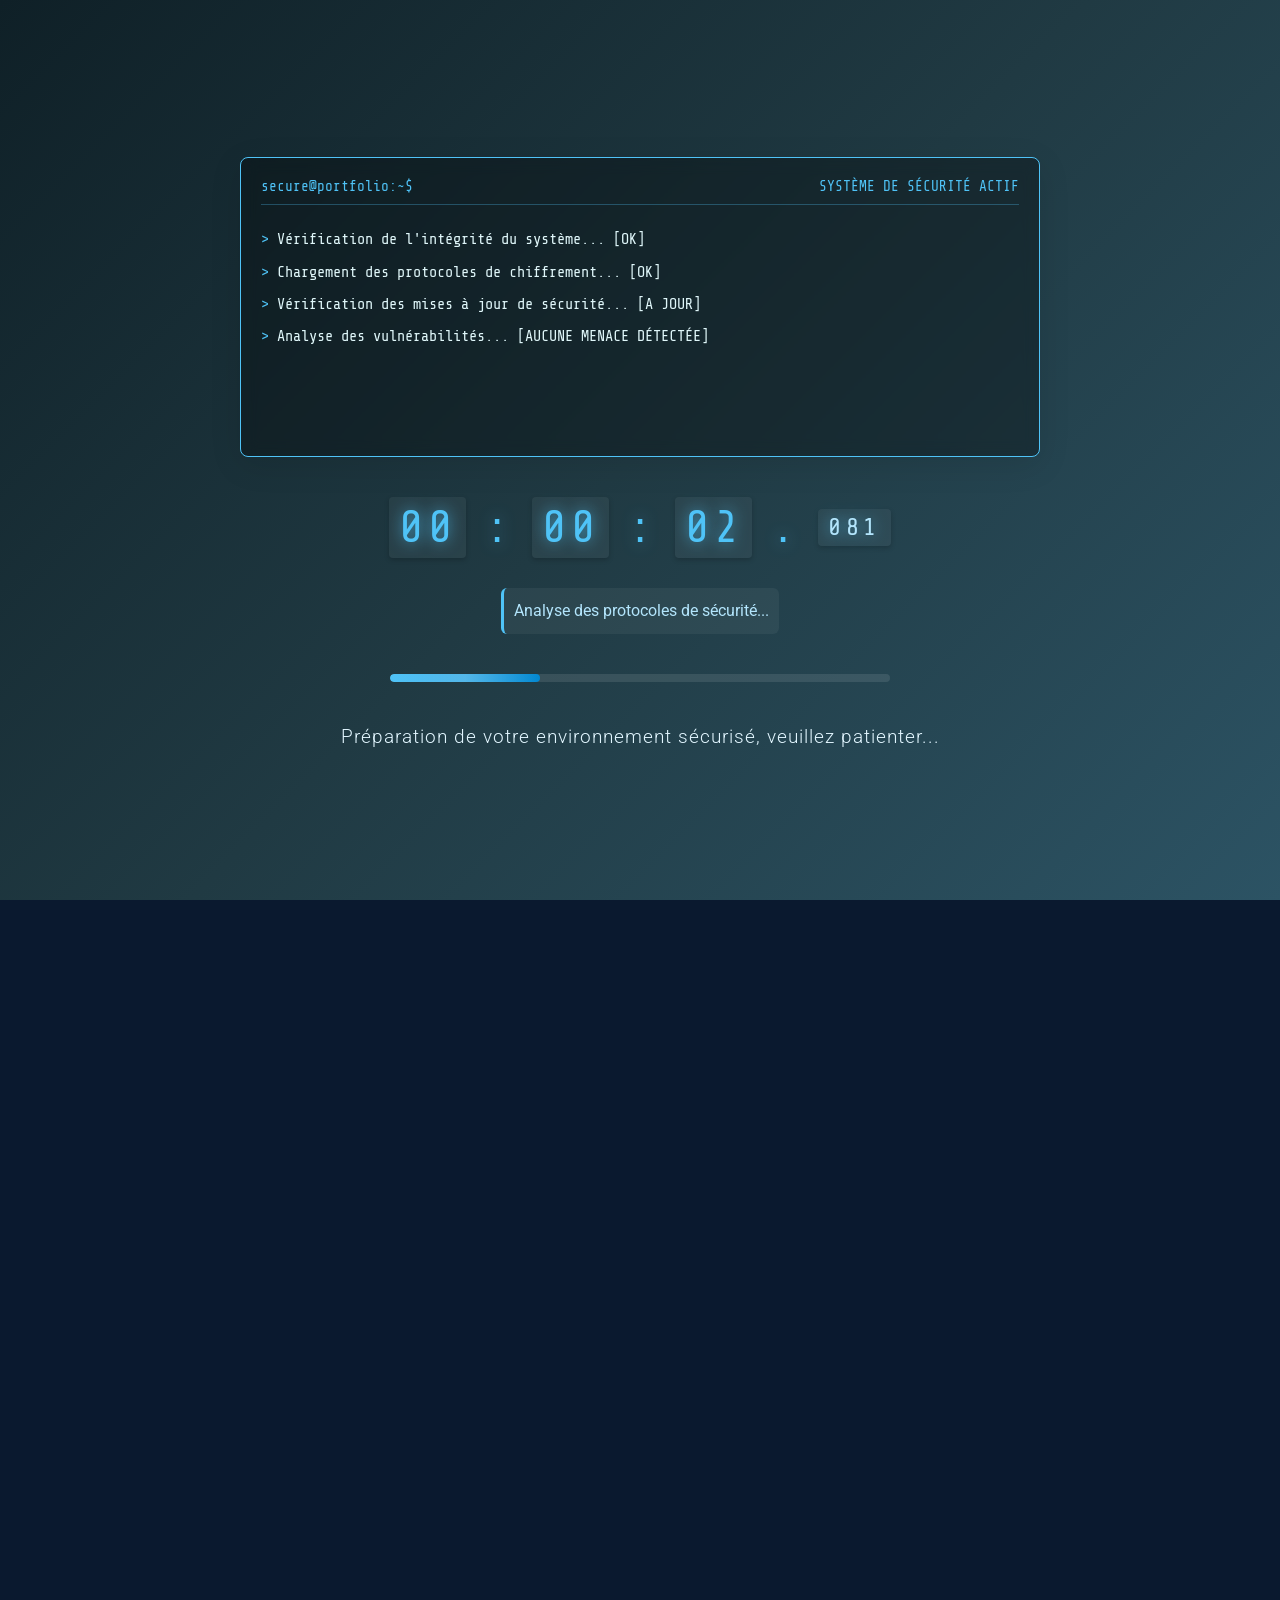
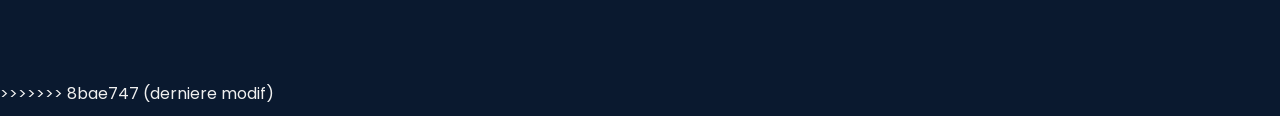
==== commit f3bb9b2a: "last" ====
--- a/index.html
+++ b/index.html
@@ -10,8 +10,252 @@
         <link href='https://cdn.jsdelivr.net/npm/boxicons@2.0.5/css/boxicons.min.css' rel='stylesheet'>
 
         <title>Portfolio website complete</title>
+        <style>
+            @import url('https://fonts.googleapis.com/css2?family=Share+Tech+Mono&family=Roboto:wght@300;400;500&display=swap');
+            
+            /* Style pour l'écran de chargement */
+            .loading-screen {
+                position: fixed;
+                top: 0;
+                left: 0;
+                width: 100%;
+                height: 100%;
+                background: linear-gradient(135deg, #0f2027, #203a43, #2c5364);
+                display: flex;
+                flex-direction: column;
+                justify-content: center;
+                align-items: center;
+                z-index: 9999;
+                overflow: hidden;
+                font-family: 'Roboto', sans-serif;
+                color: #e0f7fa;
+                transition: opacity 1s ease-out;
+                padding: 20px;
+                box-sizing: border-box;
+            }
+            
+            .loading-screen.hidden {
+                opacity: 0;
+                pointer-events: none;
+            }
+            
+            .countdown {
+                font-size: 2.8rem;
+                color: #4fc3f7;
+                font-family: 'Share Tech Mono', monospace;
+                font-weight: 400;
+                margin: 20px 0;
+                text-shadow: 0 0 15px rgba(79, 195, 247, 0.7);
+                letter-spacing: 0.1em;
+                position: relative;
+                display: flex;
+                align-items: center;
+                gap: 5px;
+            }
+            
+            .countdown span {
+                min-width: 2ch;
+                text-align: center;
+                background: rgba(255, 255, 255, 0.05);
+                padding: 5px 10px;
+                border-radius: 4px;
+                margin: 0 2px;
+                box-shadow: 0 2px 5px rgba(0, 0, 0, 0.2);
+            }
+            
+            .countdown .separator {
+                background: transparent;
+                box-shadow: none;
+                padding: 0;
+            }
+            
+            .countdown .milliseconds {
+                font-size: 1.5rem;
+                color: #b3e5fc;
+                min-width: 3ch;
+            }
+            
+            @keyframes blink {
+                from, to { opacity: 1; }
+                50% { opacity: 0; }
+            }
+            
+            .loading-text {
+                color: #e1f5fe;
+                font-size: 1.2rem;
+                margin: 10px 0;
+                text-align: center;
+                font-family: 'Roboto', sans-serif;
+                font-weight: 300;
+                letter-spacing: 1px;
+                max-width: 600px;
+                line-height: 1.6;
+            }
+            
+            .terminal {
+                width: 100%;
+                max-width: 800px;
+                height: 300px;
+                background: rgba(0, 0, 0, 0.3);
+                border: 1px solid #4fc3f7;
+                border-radius: 8px;
+                padding: 20px;
+                margin: 20px 0;
+                overflow: hidden;
+                position: relative;
+                box-shadow: 0 8px 32px rgba(0, 0, 0, 0.1);
+                backdrop-filter: blur(8px);
+            }
+            
+            .terminal-header {
+                display: flex;
+                justify-content: space-between;
+                margin-bottom: 15px;
+                padding-bottom: 10px;
+                border-bottom: 1px solid rgba(79, 195, 247, 0.3);
+                font-size: 0.9rem;
+                color: #4fc3f7;
+                font-family: 'Share Tech Mono', monospace;
+            }
+            
+            .terminal-content {
+                height: calc(100% - 30px);
+                overflow: hidden;
+                position: relative;
+            }
+            
+            .terminal-line {
+                margin: 8px 0;
+                line-height: 1.6;
+                white-space: pre-wrap;
+                animation: fadeIn 0.5s ease-in;
+                color: #e0f7fa;
+                font-family: 'Share Tech Mono', monospace;
+                font-size: 0.95rem;
+            }
+            
+            .terminal-line:before {
+                content: '> ';
+                color: #4fc3f7;
+            }
+            
+            @keyframes fadeIn {
+                from { opacity: 0; transform: translateY(10px); }
+                to { opacity: 1; transform: translateY(0); }
+            }
+            
+            .terminal-cursor {
+                display: inline-block;
+                width: 10px;
+                height: 20px;
+                background: #00ff00;
+                margin-left: 5px;
+                animation: blink 1s step-end infinite;
+                vertical-align: middle;
+            }
+            
+            .progress-container {
+                width: 100%;
+                max-width: 500px;
+                height: 8px;
+                background: rgba(255, 255, 255, 0.1);
+                border-radius: 10px;
+                margin: 30px 0;
+                overflow: hidden;
+                position: relative;
+            }
+            
+            .progress-bar {
+                height: 100%;
+                width: 0%;
+                background: linear-gradient(90deg, #4fc3f7, #0288d1);
+                transition: width 0.5s cubic-bezier(0.4, 0, 0.2, 1);
+                position: relative;
+                overflow: hidden;
+                border-radius: 10px;
+            }
+            
+            .progress-bar::after {
+                content: '';
+                position: absolute;
+                top: 0;
+                left: 0;
+                right: 0;
+                bottom: 0;
+                background: linear-gradient(
+                    90deg,
+                    rgba(255, 255, 255, 0) 0%,
+                    rgba(255, 255, 255, 0.2) 50%,
+                    rgba(255, 255, 255, 0) 100%
+                );
+                animation: shine 2s infinite;
+            }
+            
+            @keyframes shine {
+                0% { transform: translateX(-100%); }
+                100% { transform: translateX(100%); }
+            }
+            
+            .status-message {
+                color: #b3e5fc;
+                font-size: 1rem;
+                line-height: 1.6;
+                white-space: pre-line;
+                text-align: center;
+                margin: 10px 0;
+                padding: 10px;
+                background: rgba(255, 255, 255, 0.05);
+                border-radius: 6px;
+                border-left: 3px solid #4fc3f7;
+            }
+            
+            /* Cacher le contenu principal pendant le chargement */
+            body > *:not(.loading-screen) {
+                opacity: 0;
+                transition: opacity 0.5s ease-in;
+            }
+            
+            body.loaded > *:not(.loading-screen) {
+                opacity: 1;
+            }
+        </style>
     </head>
     <body>
+        <!-- Écran de chargement style sécurisé -->
+        <div class="loading-screen" id="loadingScreen">
+            <div class="terminal">
+                <div class="terminal-header">
+                    <span>secure@portfolio:~$</span>
+                    <span>SYSTÈME DE SÉCURITÉ ACTIF</span>
+                </div>
+                <div class="terminal-content" id="terminalContent">
+                    <!-- Les lignes du terminal seront ajoutées dynamiquement par JavaScript -->
+                </div>
+            </div>
+            
+            <div class="countdown" id="countdown">
+                <span id="hours">00</span>
+                <span class="separator">:</span>
+                <span id="minutes">00</span>
+                <span class="separator">:</span>
+                <span id="seconds">00</span>
+                <span class="separator">.</span>
+                <span id="milliseconds" class="milliseconds">000</span>
+            </div>
+            
+            <div class="status-message" id="loadingStatus">Vérification des protocoles de sécurité...</div>
+            
+            <div class="progress-container">
+                <div class="progress-bar" id="progressBar"></div>
+            </div>
+            
+            <div class="loading-text" id="loadingMessage">Préparation de votre environnement sécurisé, veuillez patienter...</div>
+        </div>
+        
+        <!-- Sons -->
+        <audio id="tickSound" src="https://assets.mixkit.co/active_storage/sfx/2577/2577-preview.mp3" preload="auto"></audio>
+        <audio id="keyboardSound" src="https://assets.mixkit.co/active_storage/sfx/2345/2345-preview.mp3" preload="auto"></audio>
+        <audio id="beepSound" src="https://assets.mixkit.co/active_storage/sfx/270/270-preview.mp3" preload="auto"></audio>
         <!--===== HEADER =====-->
         <header class="l-header">
             <nav class="nav bd-grid">
@@ -271,29 +515,153 @@
 
         <!--===== FOOTER =====-->
         <footer class="footer">
-            <div class="footer__logo">
-                <img src="assets/img/SOC.png" alt="Logo" class="footer__logo-img">
-            </div>
+            <p class="footer__title">Moustapha</p>
             <div class="footer__social">
                 <a href="#" class="footer__icon"><i class='bx bxl-facebook' ></i></a>
-                <a href="https://www.linkedin.com/in/moustapha-sy-296706351/" class="footer__icon"><i class='bx bxl-linkedin' ></i></a>
+                <a href="#" class="footer__icon"><i class='bx bxl-instagram' ></i></a>
                 <a href="#" class="footer__icon"><i class='bx bxl-twitter' ></i></a>
             </div>
-            <p class="footer__copy">&#169; Codeur. All rigths reserved</p>
+            <p>&#169; 2023 copyright all right reserved</p>
         </footer>
-
 
         <!--===== SCROLL REVEAL =====-->
         <script src="https://unpkg.com/scrollreveal"></script>
 
         <!--===== MAIN JS =====-->
         <script src="assets/js/main.js"></script>
+        
+        <!-- Script pour le compte à rebours -->
+        <script>
+            document.addEventListener('DOMContentLoaded', function() {
+                const loadingScreen = document.getElementById('loadingScreen');
+                const countdownElement = document.getElementById('countdown');
+                const terminalContent = document.getElementById('terminalContent');
+                const loadingStatus = document.getElementById('loadingStatus');
+                const loadingMessage = document.getElementById('loadingMessage');
+                const progressBar = document.getElementById('progressBar');
+                
+                const tickSound = document.getElementById('tickSound');
+                const keyboardSound = document.getElementById('keyboardSound');
+                const beepSound = document.getElementById('beepSound');
+                
+                let startTime = Date.now();
+                let progress = 0;
+                let terminalLines = [
+                    "Vérification de l'intégrité du système... [OK]",
+                    "Chargement des protocoles de chiffrement... [OK]",
+                    "Vérification des mises à jour de sécurité... [A JOUR]",
+                    "Analyse des vulnérabilités... [AUCUNE MENACE DÉTECTÉE]",
+                    "Configuration du pare-feu... [ACTIVÉ]",
+                    "Vérification des certificats SSL... [VALIDE]",
+                    "Initialisation du système de détection d'intrusion... [ACTIF]",
+                    "Vérification de l'authentification à deux facteurs... [CONFIGURÉ]"
+                ];
+                
+                // Fonction pour formater le temps
+                function formatTime(ms) {
+                    const date = new Date(ms);
+                    const hours = String(date.getUTCHours()).padStart(2, '0');
+                    const minutes = String(date.getUTCMinutes()).padStart(2, '0');
+                    const seconds = String(date.getUTCSeconds()).padStart(2, '0');
+                    const milliseconds = String(date.getUTCMilliseconds()).padStart(3, '0');
+                    return { hours, minutes, seconds, milliseconds };
+                }
+                
+                // Fonction pour ajouter une ligne au terminal avec un délai
+                function addTerminalLine(line, delay) {
+                    setTimeout(() => {
+                        const lineElement = document.createElement('div');
+                        lineElement.className = 'terminal-line';
+                        lineElement.textContent = line;
+                        terminalContent.appendChild(lineElement);
+                        terminalContent.scrollTop = terminalContent.scrollHeight;
+                        
+                        // Jouer un son de frappe au clavier
+                        if (keyboardSound) {
+                            keyboardSound.currentTime = 0;
+                            keyboardSound.play().catch(e => console.log("Son de clavier non joué:", e));
+                        }
+                    }, delay);
+                }
+                
+                // Fonction pour mettre à jour le statut de chargement
+                function updateStatus(message) {
+                    loadingStatus.textContent = message;
+                }
+                
+                // Fonction pour mettre à jour le message de chargement
+                function updateMessage(message) {
+                    loadingMessage.textContent = message;
+                }
+                
+                // Fonction pour mettre à jour la barre de progression
+                function updateProgress(value) {
+                    progress = value;
+                    progressBar.style.width = `${value}%`;
+                }
+                
+                // Fonction pour mettre à jour le chronomètre
+                function updateCountdown() {
+                    const elapsed = Date.now() - startTime;
+                    const time = formatTime(elapsed);
+                    
+                    // Mettre à jour l'affichage
+                    document.getElementById('hours').textContent = time.hours;
+                    document.getElementById('minutes').textContent = time.minutes;
+                    document.getElementById('seconds').textContent = time.seconds;
+                    document.getElementById('milliseconds').textContent = time.milliseconds;
+                    
+                    // Continuer la mise à jour
+                    requestAnimationFrame(updateCountdown);
+                }
+                
+                // Démarrer l'animation du terminal
+                function startTerminalAnimation() {
+                    // Ajouter les lignes du terminal avec des délais progressifs
+                    terminalLines.forEach((line, index) => {
+                        addTerminalLine(line, index * 400);
+                    });
+                    
+                    // Mettre à jour la progression
+                    let currentProgress = 0;
+                    const progressInterval = setInterval(() => {
+                        if (currentProgress < 100) {
+                            currentProgress += 1;
+                            updateProgress(currentProgress);
+                            
+                            // Mettre à jour les messages en fonction de la progression
+                            if (currentProgress === 20) updateStatus("Analyse des protocoles de sécurité...");
+                            if (currentProgress === 40) updateStatus("Vérification des certificats...");
+                            if (currentProgress === 60) updateStatus("Configuration du chiffrement...");
+                            if (currentProgress === 80) updateStatus("Finalisation de la sécurisation...");
+                            if (currentProgress === 90) updateStatus("Préparation de votre espace...");
+                            
+                        } else {
+                            clearInterval(progressInterval);
+                            // Terminer la séquence
+                            setTimeout(() => {
+                                updateStatus("Système sécurisé et prêt");
+                                updateMessage("Votre environnement est maintenant sécurisé. Accès autorisé.");
+                                
+                                // Cacher l'écran de chargement après un court délai
+                                setTimeout(() => {
+                                    loadingScreen.classList.add('hidden');
+                                    document.body.classList.add('loaded');
+                                }, 1000);
+                            }, 500);
+                        }
+                    }, 50);
+                    
+                    // Démarrer le chronomètre
+                    updateCountdown();
+                }
+                
+                // Démarrer l'animation après un court délai
+                setTimeout(startTerminalAnimation, 500);
+            });
+        </script>
     </body>
 </html>
-<<<<<<< HEAD
-
-
-=======
 >>>>>>> 8bae747 (derniere modif)
 
 
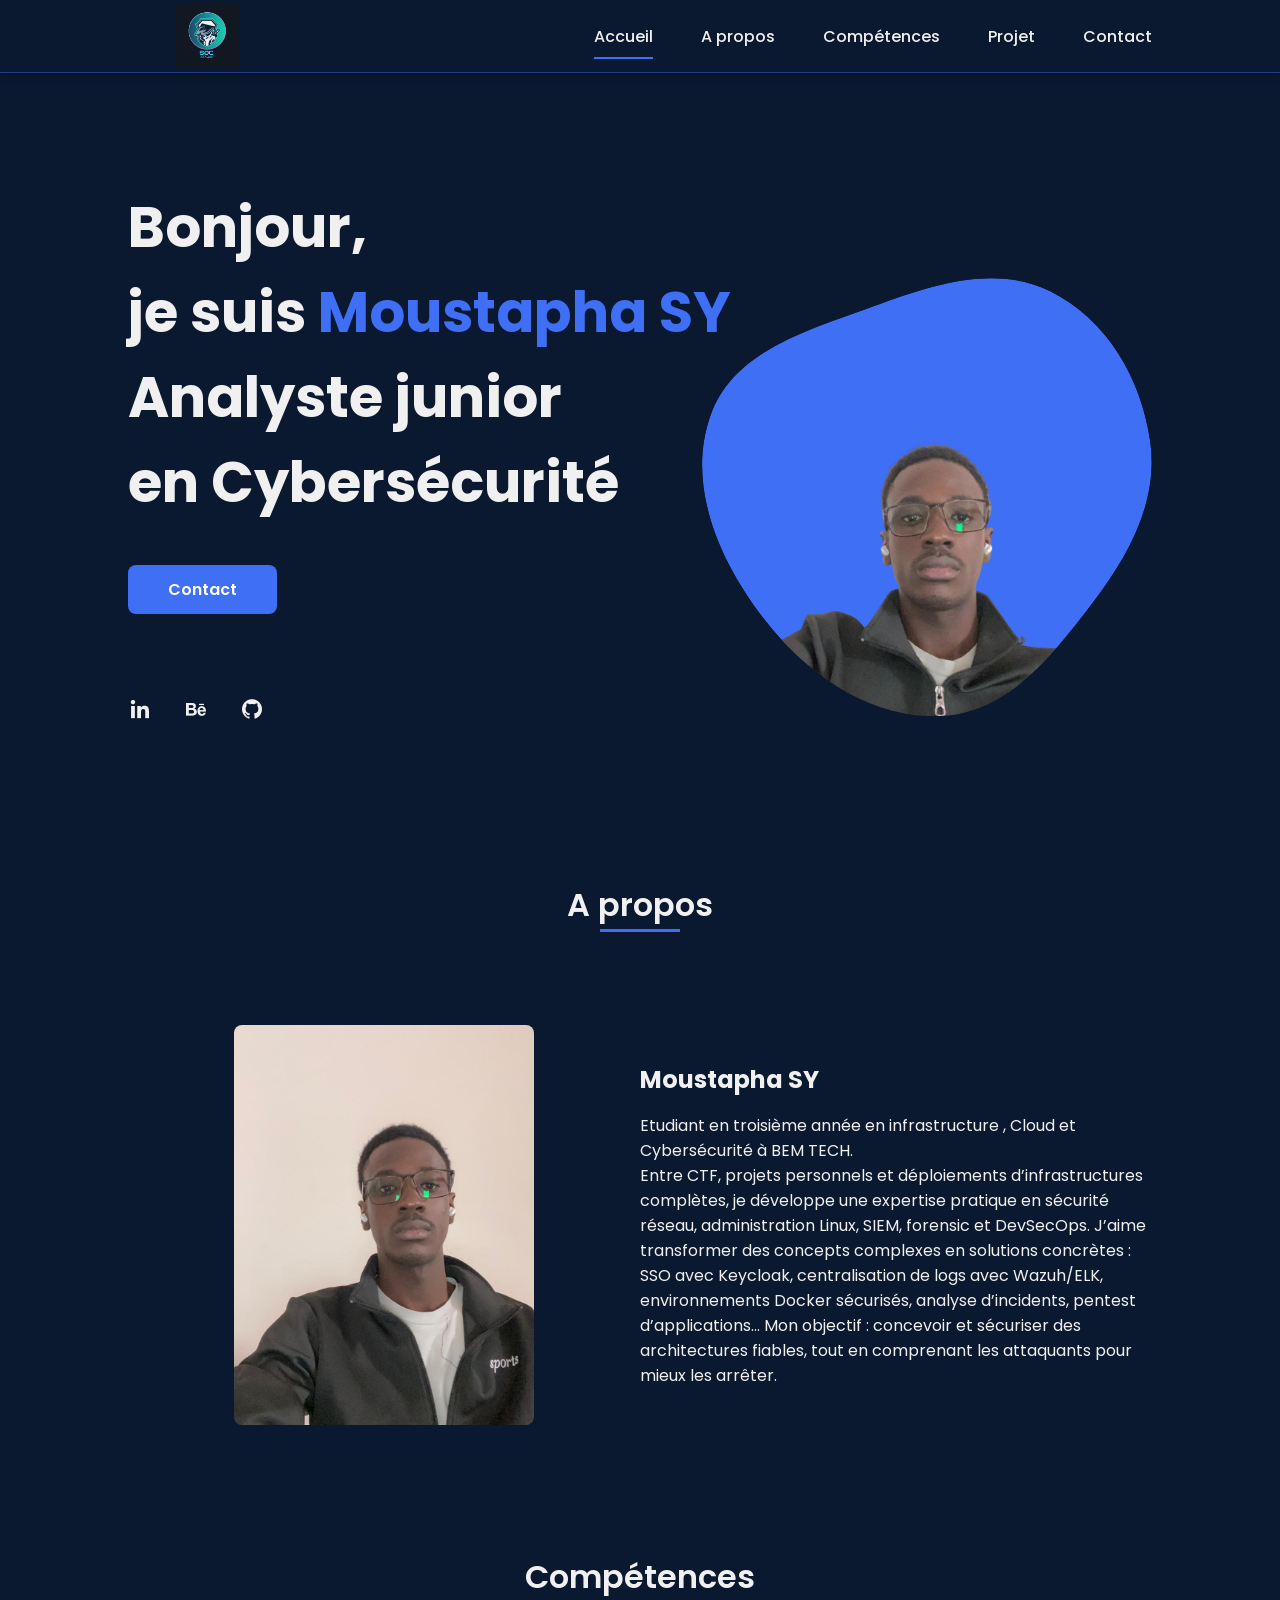
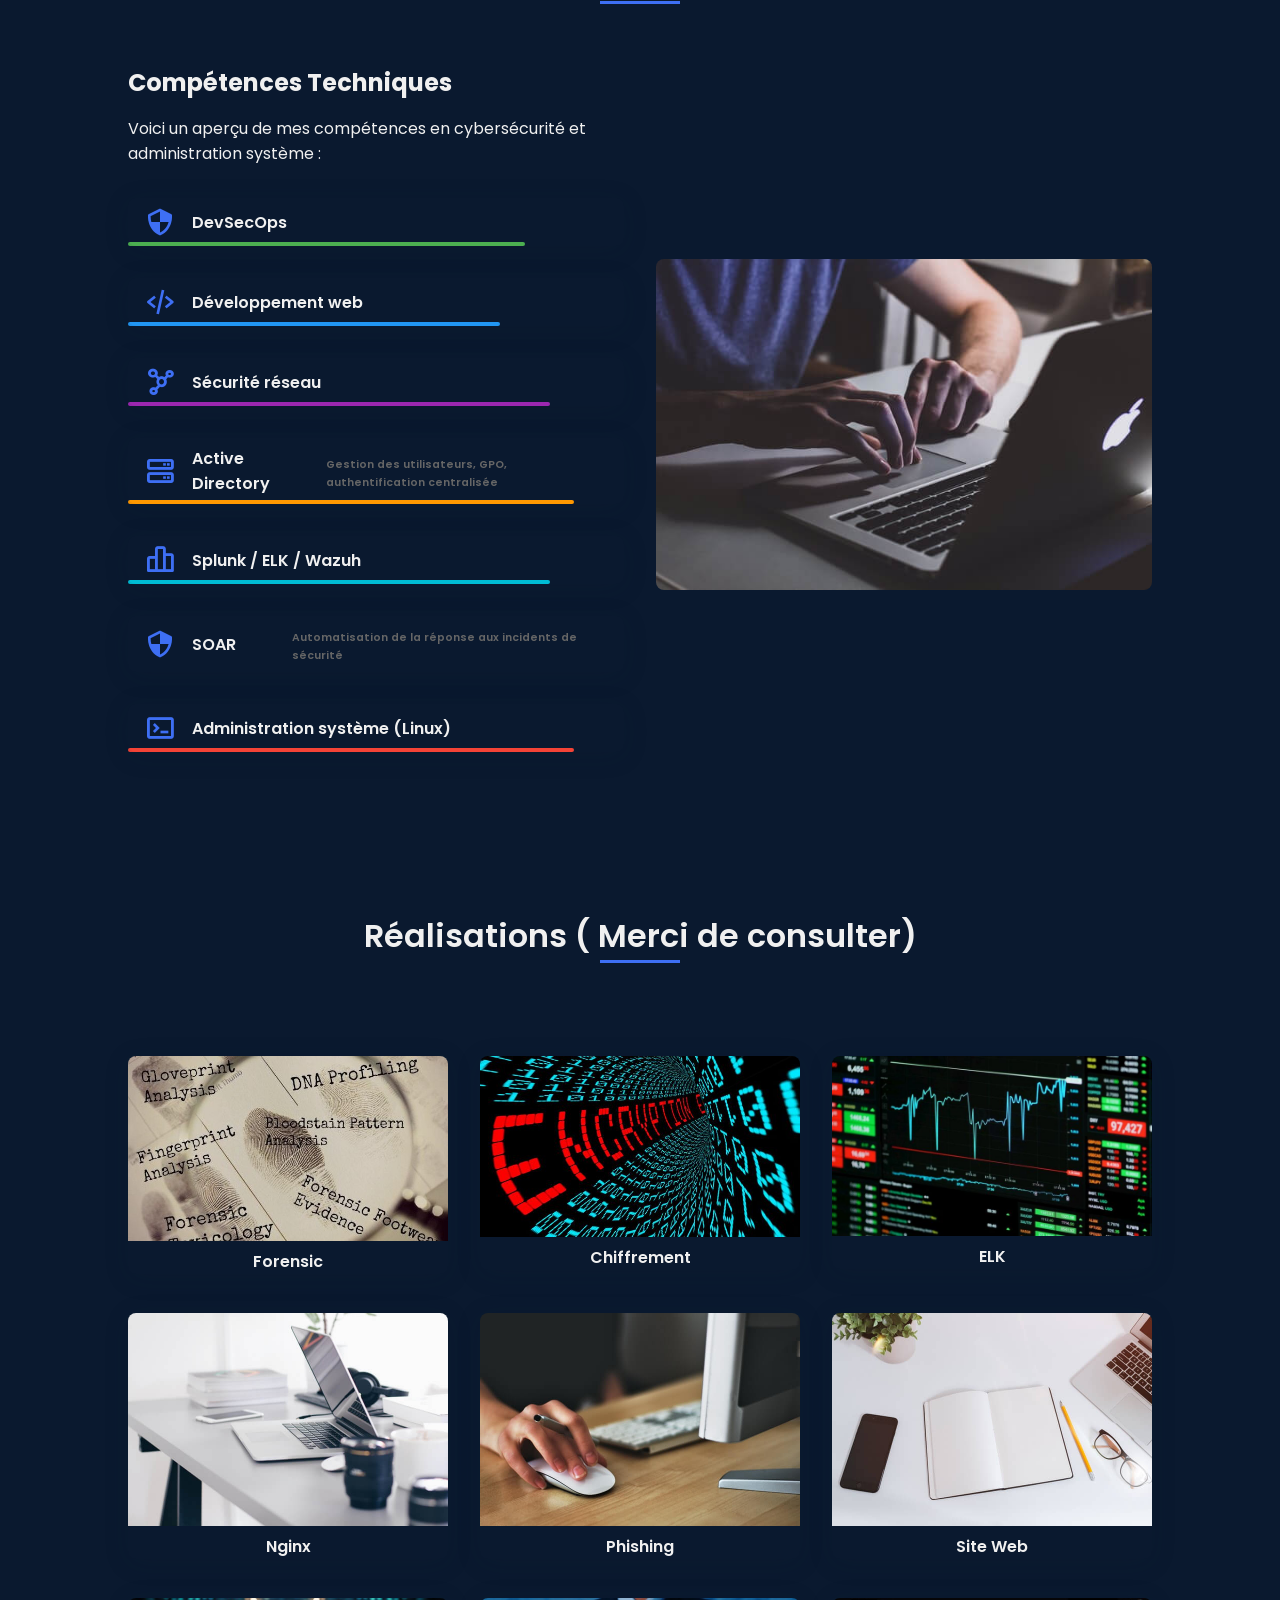
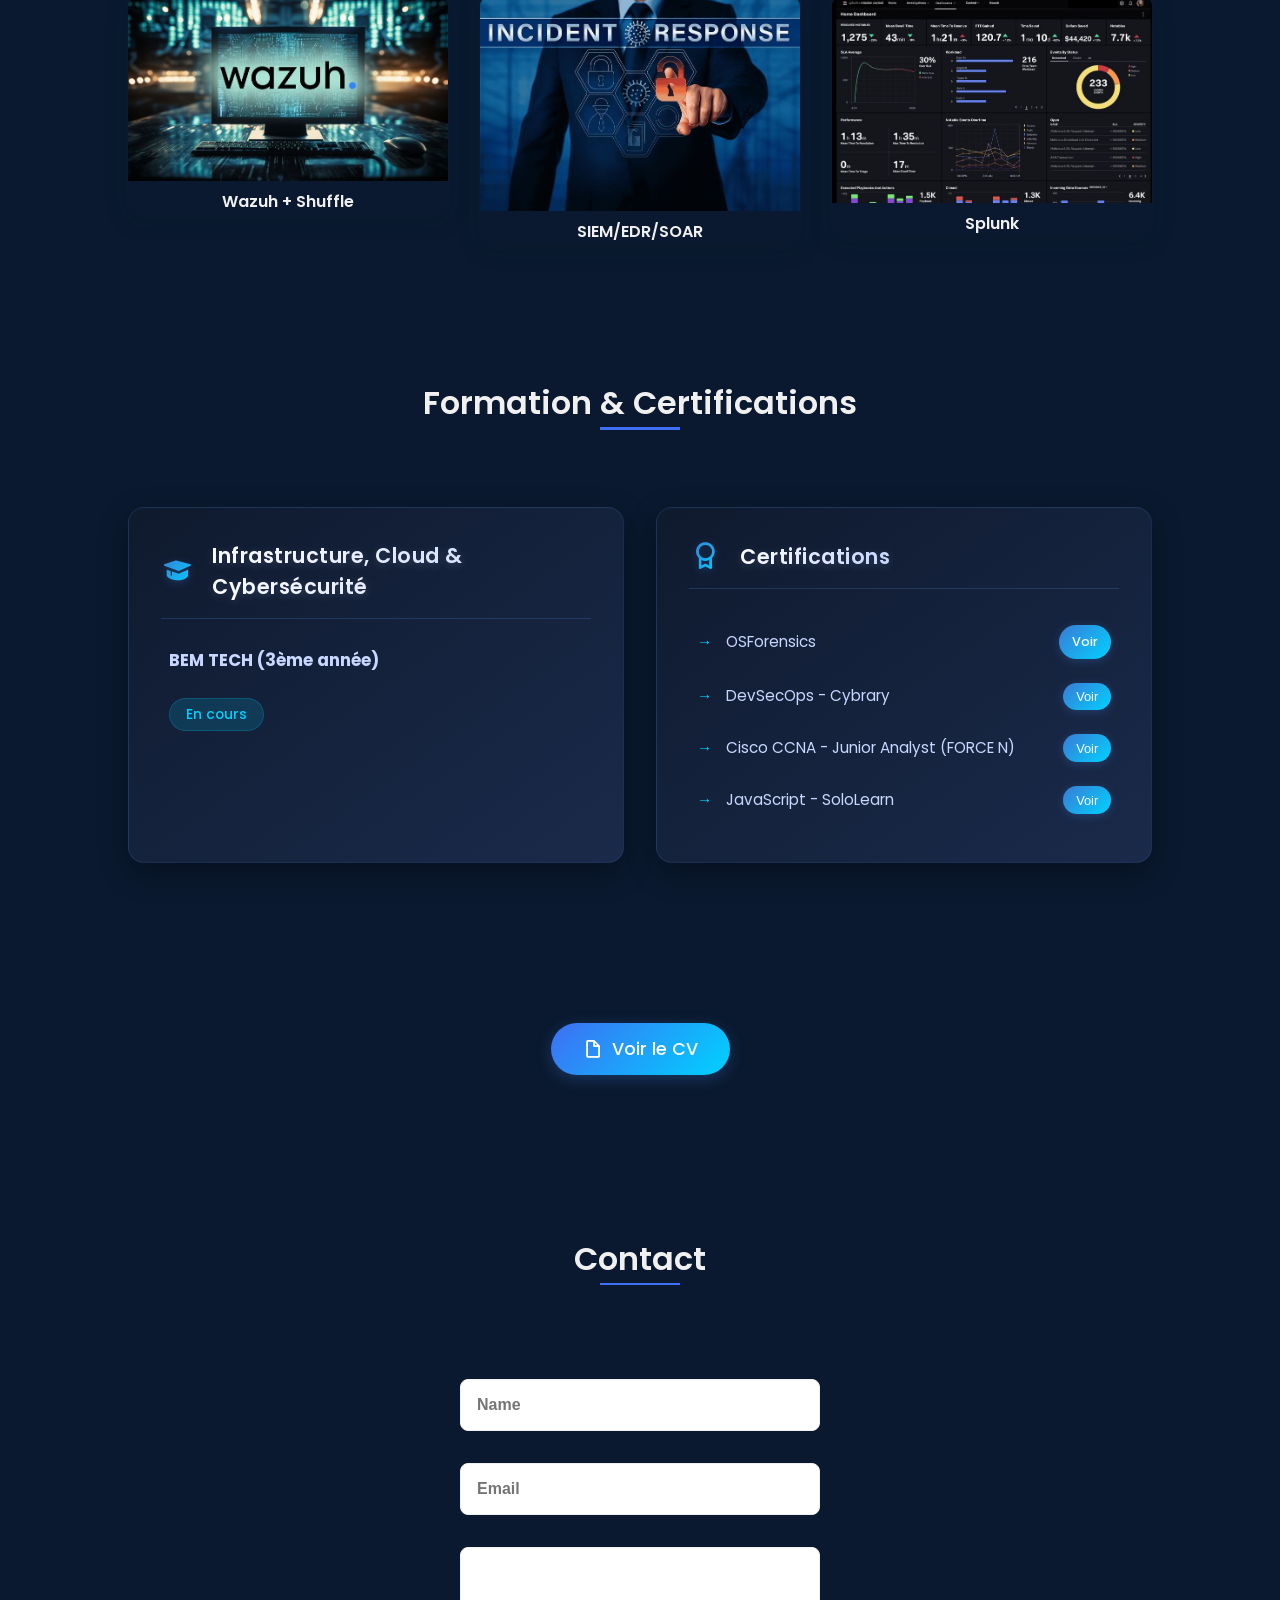
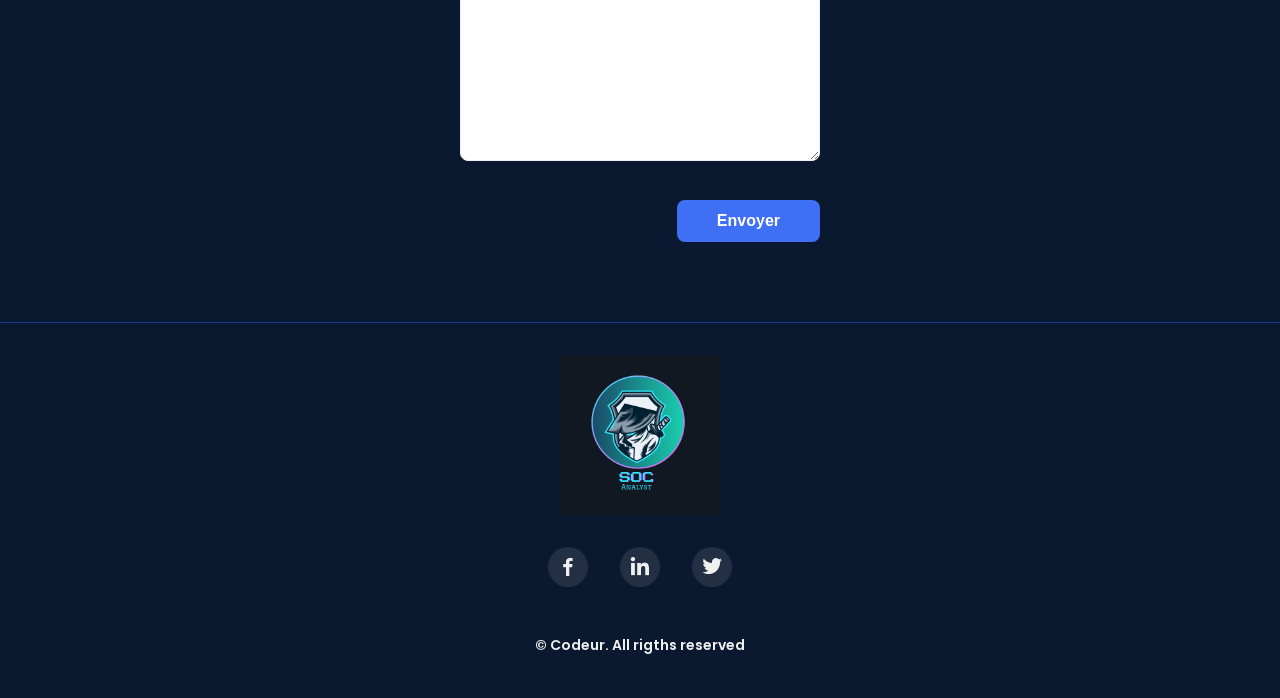
==== commit 1122562f: "update" ====
--- a/index.html
+++ b/index.html
@@ -1,3 +1,4 @@
+
 <!DOCTYPE html>
 <html lang="en">
     <head>
@@ -11,251 +12,95 @@
 
         <title>Portfolio website complete</title>
         <style>
-            @import url('https://fonts.googleapis.com/css2?family=Share+Tech+Mono&family=Roboto:wght@300;400;500&display=swap');
-            
-            /* Style pour l'écran de chargement */
-            .loading-screen {
+            .coming-soon-overlay {
                 position: fixed;
                 top: 0;
                 left: 0;
                 width: 100%;
                 height: 100%;
-                background: linear-gradient(135deg, #0f2027, #203a43, #2c5364);
+                background: rgba(0, 0, 0, 0.8);
                 display: flex;
-                flex-direction: column;
                 justify-content: center;
                 align-items: center;
-                z-index: 9999;
-                overflow: hidden;
-                font-family: 'Roboto', sans-serif;
-                color: #e0f7fa;
-                transition: opacity 1s ease-out;
-                padding: 20px;
-                box-sizing: border-box;
-            }
-            
-            .loading-screen.hidden {
+                z-index: 1000;
                 opacity: 0;
-                pointer-events: none;
-            }
-            
-            .countdown {
-                font-size: 2.8rem;
-                color: #4fc3f7;
-                font-family: 'Share Tech Mono', monospace;
-                font-weight: 400;
-                margin: 20px 0;
-                text-shadow: 0 0 15px rgba(79, 195, 247, 0.7);
-                letter-spacing: 0.1em;
-                position: relative;
-                display: flex;
-                align-items: center;
-                gap: 5px;
-            }
-            
-            .countdown span {
-                min-width: 2ch;
+                visibility: hidden;
+                transition: all 0.3s ease;
+            }
+            
+            .coming-soon-overlay.active {
+                opacity: 1;
+                visibility: visible;
+            }
+            
+            .coming-soon-content {
+                background: linear-gradient(145deg, #1a1a2e, #16213e);
+                padding: 2rem;
+                border-radius: 15px;
                 text-align: center;
-                background: rgba(255, 255, 255, 0.05);
-                padding: 5px 10px;
-                border-radius: 4px;
-                margin: 0 2px;
-                box-shadow: 0 2px 5px rgba(0, 0, 0, 0.2);
-            }
-            
-            .countdown .separator {
-                background: transparent;
-                box-shadow: none;
-                padding: 0;
-            }
-            
-            .countdown .milliseconds {
-                font-size: 1.5rem;
-                color: #b3e5fc;
-                min-width: 3ch;
-            }
-            
-            @keyframes blink {
-                from, to { opacity: 1; }
-                50% { opacity: 0; }
-            }
-            
-            .loading-text {
-                color: #e1f5fe;
-                font-size: 1.2rem;
-                margin: 10px 0;
-                text-align: center;
-                font-family: 'Roboto', sans-serif;
-                font-weight: 300;
+                max-width: 500px;
+                width: 90%;
+                transform: translateY(20px);
+                transition: transform 0.3s ease;
+                box-shadow: 0 10px 30px rgba(0, 0, 0, 0.3);
+                border: 1px solid #2a2a4a;
+            }
+            
+            .coming-soon-overlay.active .coming-soon-content {
+                transform: translateY(0);
+            }
+            
+            .coming-soon-content h3 {
+                color: #ff6b6b;
+                margin-bottom: 1rem;
+                font-size: 1.8rem;
+                font-weight: 600;
+            }
+            
+            .coming-soon-content p {
+                color: #e6e6e6;
+                margin-bottom: 1.5rem;
+                line-height: 1.6;
+            }
+            
+            .coming-soon-close {
+                background: #ff6b6b;
+                color: white;
+                border: none;
+                padding: 0.7rem 1.5rem;
+                border-radius: 30px;
+                cursor: pointer;
+                font-weight: 600;
+                transition: all 0.3s ease;
+                text-transform: uppercase;
                 letter-spacing: 1px;
-                max-width: 600px;
-                line-height: 1.6;
-            }
-            
-            .terminal {
-                width: 100%;
-                max-width: 800px;
-                height: 300px;
-                background: rgba(0, 0, 0, 0.3);
-                border: 1px solid #4fc3f7;
-                border-radius: 8px;
-                padding: 20px;
-                margin: 20px 0;
-                overflow: hidden;
-                position: relative;
-                box-shadow: 0 8px 32px rgba(0, 0, 0, 0.1);
-                backdrop-filter: blur(8px);
-            }
-            
-            .terminal-header {
-                display: flex;
-                justify-content: space-between;
-                margin-bottom: 15px;
-                padding-bottom: 10px;
-                border-bottom: 1px solid rgba(79, 195, 247, 0.3);
-                font-size: 0.9rem;
-                color: #4fc3f7;
-                font-family: 'Share Tech Mono', monospace;
-            }
-            
-            .terminal-content {
-                height: calc(100% - 30px);
-                overflow: hidden;
-                position: relative;
-            }
-            
-            .terminal-line {
-                margin: 8px 0;
-                line-height: 1.6;
-                white-space: pre-wrap;
-                animation: fadeIn 0.5s ease-in;
-                color: #e0f7fa;
-                font-family: 'Share Tech Mono', monospace;
-                font-size: 0.95rem;
-            }
-            
-            .terminal-line:before {
-                content: '> ';
-                color: #4fc3f7;
-            }
-            
-            @keyframes fadeIn {
-                from { opacity: 0; transform: translateY(10px); }
-                to { opacity: 1; transform: translateY(0); }
-            }
-            
-            .terminal-cursor {
+                font-size: 0.8rem;
+            }
+            
+            .coming-soon-close:hover {
+                background: #ff5252;
+                transform: translateY(-2px);
+                box-shadow: 0 5px 15px rgba(255, 107, 107, 0.3);
+            }
+            
+            .coming-soon-icon {
+                font-size: 3rem;
+                color: #ff6b6b;
+                margin-bottom: 1rem;
                 display: inline-block;
-                width: 10px;
-                height: 20px;
-                background: #00ff00;
-                margin-left: 5px;
-                animation: blink 1s step-end infinite;
-                vertical-align: middle;
-            }
-            
-            .progress-container {
-                width: 100%;
-                max-width: 500px;
-                height: 8px;
-                background: rgba(255, 255, 255, 0.1);
-                border-radius: 10px;
-                margin: 30px 0;
-                overflow: hidden;
-                position: relative;
-            }
-            
-            .progress-bar {
-                height: 100%;
-                width: 0%;
-                background: linear-gradient(90deg, #4fc3f7, #0288d1);
-                transition: width 0.5s cubic-bezier(0.4, 0, 0.2, 1);
-                position: relative;
-                overflow: hidden;
-                border-radius: 10px;
-            }
-            
-            .progress-bar::after {
-                content: '';
-                position: absolute;
-                top: 0;
-                left: 0;
-                right: 0;
-                bottom: 0;
-                background: linear-gradient(
-                    90deg,
-                    rgba(255, 255, 255, 0) 0%,
-                    rgba(255, 255, 255, 0.2) 50%,
-                    rgba(255, 255, 255, 0) 100%
-                );
-                animation: shine 2s infinite;
-            }
-            
-            @keyframes shine {
-                0% { transform: translateX(-100%); }
-                100% { transform: translateX(100%); }
-            }
-            
-            .status-message {
-                color: #b3e5fc;
-                font-size: 1rem;
-                line-height: 1.6;
-                white-space: pre-line;
-                text-align: center;
-                margin: 10px 0;
-                padding: 10px;
-                background: rgba(255, 255, 255, 0.05);
-                border-radius: 6px;
-                border-left: 3px solid #4fc3f7;
-            }
-            
-            /* Cacher le contenu principal pendant le chargement */
-            body > *:not(.loading-screen) {
-                opacity: 0;
-                transition: opacity 0.5s ease-in;
-            }
-            
-            body.loaded > *:not(.loading-screen) {
-                opacity: 1;
+                animation: pulse 2s infinite;
+            }
+            
+            @keyframes pulse {
+                0% { transform: scale(1); }
+                50% { transform: scale(1.1); }
+                100% { transform: scale(1); }
             }
         </style>
+        <li class="nav__item"><a href="cyber-timer.html" class="nav__link">Chrono Sécurité</a></li>
+
     </head>
     <body>
-        <!-- Écran de chargement style sécurisé -->
-        <div class="loading-screen" id="loadingScreen">
-            <div class="terminal">
-                <div class="terminal-header">
-                    <span>secure@portfolio:~$</span>
-                    <span>SYSTÈME DE SÉCURITÉ ACTIF</span>
-                </div>
-                <div class="terminal-content" id="terminalContent">
-                    <!-- Les lignes du terminal seront ajoutées dynamiquement par JavaScript -->
-                </div>
-            </div>
-            
-            <div class="countdown" id="countdown">
-                <span id="hours">00</span>
-                <span class="separator">:</span>
-                <span id="minutes">00</span>
-                <span class="separator">:</span>
-                <span id="seconds">00</span>
-                <span class="separator">.</span>
-                <span id="milliseconds" class="milliseconds">000</span>
-            </div>
-            
-            <div class="status-message" id="loadingStatus">Vérification des protocoles de sécurité...</div>
-            
-            <div class="progress-container">
-                <div class="progress-bar" id="progressBar"></div>
-            </div>
-            
-            <div class="loading-text" id="loadingMessage">Préparation de votre environnement sécurisé, veuillez patienter...</div>
-        </div>
-        
-        <!-- Sons -->
-        <audio id="tickSound" src="https://assets.mixkit.co/active_storage/sfx/2577/2577-preview.mp3" preload="auto"></audio>
-        <audio id="keyboardSound" src="https://assets.mixkit.co/active_storage/sfx/2345/2345-preview.mp3" preload="auto"></audio>
-        <audio id="beepSound" src="https://assets.mixkit.co/active_storage/sfx/270/270-preview.mp3" preload="auto"></audio>
         <!--===== HEADER =====-->
         <header class="l-header">
             <nav class="nav bd-grid">
@@ -381,6 +226,17 @@
                         
                         <div class="skills__data">
                             <div class="skills__names">
+                                <i class='bx bx-shield-quarter skills__icon'></i>
+                                <span class="skills__name">SOAR</span>
+                            </div>
+                            <div class="skills__bar skills__soar"></div>
+                            <div class="skills__description">
+                                <small>Automatisation de la réponse aux incidents de sécurité</small>
+                            </div>
+                        </div>
+                        
+                        <div class="skills__data">
+                            <div class="skills__names">
                                 <i class='bx bx-terminal skills__icon'></i>
                                 <span class="skills__name">Administration système (Linux)</span>
                             </div>
@@ -396,43 +252,61 @@
 
             <!--===== WORK =====-->
             <section class="work section" id="work">
-                <h2 class="section-title">Réalisations</h2>
+                <h2 class="section-title">Réalisations ( Merci de consulter)</h2>
 
                 <div class="work__container bd-grid">
                     <div>
-                        <a href="/assets/Réalisations/Forensic1.pdf" class="work__img" title="Forensic">
-                            <img src="assets/img/work1.jpg" alt="Forensic">
+                        <a href="assets/Réalisations/Forensic1.pdf" class="work__img" target="_blank" title="Forensic">
+                            <img src="assets/img/Forensic.jpeg" alt="Forensic">
                             <p class="work__title">Forensic</p>
                         </a>
                     </div>
                     <div>
-                        <a href="assets/Réalisations/chiffrement.pdf" class="work__img" title="Chiffrement">
-                            <img src="assets/img/work2.jpg" alt="Chiffrement">
+                        <a href="assets/Réalisations/chiffrement.pdf" class="work__img" target="_blank" title="Chiffrement">
+                            <img src="assets/img/crypto.jpeg" alt="Chiffrement">
                             <p class="work__title">Chiffrement</p>
                         </a>
                     </div>
                     <div>
-                        <a href="assets/Réalisations/ELK.pdf" class="work__img" title="ELK">
-                            <img src="assets/img/work3.jpg" alt="ELK">
+                        <a href="assets/Réalisations/ELK.pdf" class="work__img" target="_blank" title="ELK">
+                            <img src="assets/img/ELK.jpeg" alt="ELK">
                             <p class="work__title">ELK</p>
                         </a>
                     </div>
                     <div>
-                        <a href="assets/Réalisations/nginx.pdf" class="work__img" title="Nginx">
+                        <a href="assets/Réalisations/nginx.pdf" target="_blank" class="work__img" title="Nginx">
                             <img src="assets/img/work4.jpg" alt="Nginx">
                             <p class="work__title">Nginx</p>
                         </a>
                     </div>
                     <div>
-                        <a href="assets/Réalisations/Campagne (sensibilisation).pdf" class="work__img" title="Phishing">
+                        <a href="assets/Réalisations/Campagne (sensibilisation).pdf" target="_blank" class="work__img" title="Phishing">
                             <img src="assets/img/work5.jpg" alt="Phishing">
                             <p class="work__title">Phishing</p>
                         </a>
                     </div>
                     <div>
-                        <a href="assets/Réalisations/final.mp4" class="work__img" title="Site Web">
+                        <a href="assets/Réalisations/final.mp4" target="_blank" class="work__img" title="Site Web">
                             <img src="assets/img/work6.jpg" alt="Site Web">
                             <p class="work__title">Site Web</p>
+                        </a>
+                    </div>
+                    <div>
+                        <a href="#" class="work__img coming-soon" title="Wazuh + Shuffle" target="_blank" data-title="Wazuh + Shuffle">
+                            <img src="assets/img/wazuh.jpeg" alt="Wazuh + Shuffle">
+                            <p class="work__title">Wazuh + Shuffle</p>
+                        </a>
+                    </div>
+                    <div>
+                        <a href="#" class="work__img coming-soon" title="SIEM/EDR/SOAR" target="_blank" data-title="SIEM/EDR/SOAR">
+                            <img src="assets/img/SOAR.jpeg" alt="Wazuh Ecosystem">
+                            <p class="work__title">SIEM/EDR/SOAR</p>
+                        </a>
+                    </div>
+                    <div>
+                        <a href="#" class="work__img coming-soon" title="Premier pas avec Splunk" target="_blank" data-title="Premier pas avec Splunk">
+                            <img src="assets/img/splunk.jpeg" alt="Splunk">
+                            <p class="work__title">Splunk</p>
                         </a>
                     </div>
                 </div>
@@ -463,6 +337,10 @@
                         </div>
                         <div class="formation__content">
                             <ul class="formation__list">
+                                <li class="formation__item">
+                                    <span>OSForensics</span>
+                                    <a href="assets/certifications/Forensic.pdf" class="view-certificate" target="_blank" rel="noopener noreferrer">Voir</a>
+                                </li>
                                 <li class="formation__item">
                                     <span>DevSecOps - Cybrary</span>
                                     <button class="view-certificate" data-certificate="devsecops" data-type="pdf">Voir</button>
@@ -483,7 +361,7 @@
 
             <!-- Bouton Voir le CV -->
             <div class="cv-download-container">
-                <a href="assets/CV/CV.pdf" class="cv-download-button" target="_blank" rel="noopener noreferrer">
+                <a href="assets/CV/FCV.pdf" class="cv-download-button" target="_blank" rel="noopener noreferrer">
                     <i class='bx bx-file-blank'></i> Voir le CV
                 </a>
             </div>
@@ -515,14 +393,28 @@
 
         <!--===== FOOTER =====-->
         <footer class="footer">
-            <p class="footer__title">Moustapha</p>
+            <div class="footer__logo">
+                <img src="assets/img/SOC.png" alt="Logo" class="footer__logo-img">
+            </div>
             <div class="footer__social">
                 <a href="#" class="footer__icon"><i class='bx bxl-facebook' ></i></a>
-                <a href="#" class="footer__icon"><i class='bx bxl-instagram' ></i></a>
+                <a href="https://www.linkedin.com/in/moustapha-sy-296706351/" class="footer__icon"><i class='bx bxl-linkedin' ></i></a>
                 <a href="#" class="footer__icon"><i class='bx bxl-twitter' ></i></a>
             </div>
-            <p>&#169; 2023 copyright all right reserved</p>
+            <p class="footer__copy">&#169; Codeur. All rigths reserved</p>
         </footer>
+
+        <!-- Overlay Coming Soon -->
+        <div id="comingSoonOverlay" class="coming-soon-overlay">
+            <div class="coming-soon-content">
+                <div class="coming-soon-icon">
+                    <i class='bx bx-time-five' ></i>
+                </div>
+                <h3>Project being updated</h3>
+                <p>Ce projet est actuellement en cours de mise à jour et sera disponible très prochainement. Revenez bientôt pour découvrir le contenu complet !</p>
+                <button class="coming-soon-close">Je reviendrai !</button>
+            </div>
+        </div>
 
         <!--===== SCROLL REVEAL =====-->
         <script src="https://unpkg.com/scrollreveal"></script>
@@ -530,138 +422,44 @@
         <!--===== MAIN JS =====-->
         <script src="assets/js/main.js"></script>
         
-        <!-- Script pour le compte à rebours -->
+        <!-- Coming Soon Script -->
         <script>
             document.addEventListener('DOMContentLoaded', function() {
-                const loadingScreen = document.getElementById('loadingScreen');
-                const countdownElement = document.getElementById('countdown');
-                const terminalContent = document.getElementById('terminalContent');
-                const loadingStatus = document.getElementById('loadingStatus');
-                const loadingMessage = document.getElementById('loadingMessage');
-                const progressBar = document.getElementById('progressBar');
-                
-                const tickSound = document.getElementById('tickSound');
-                const keyboardSound = document.getElementById('keyboardSound');
-                const beepSound = document.getElementById('beepSound');
-                
-                let startTime = Date.now();
-                let progress = 0;
-                let terminalLines = [
-                    "Vérification de l'intégrité du système... [OK]",
-                    "Chargement des protocoles de chiffrement... [OK]",
-                    "Vérification des mises à jour de sécurité... [A JOUR]",
-                    "Analyse des vulnérabilités... [AUCUNE MENACE DÉTECTÉE]",
-                    "Configuration du pare-feu... [ACTIVÉ]",
-                    "Vérification des certificats SSL... [VALIDE]",
-                    "Initialisation du système de détection d'intrusion... [ACTIF]",
-                    "Vérification de l'authentification à deux facteurs... [CONFIGURÉ]"
-                ];
-                
-                // Fonction pour formater le temps
-                function formatTime(ms) {
-                    const date = new Date(ms);
-                    const hours = String(date.getUTCHours()).padStart(2, '0');
-                    const minutes = String(date.getUTCMinutes()).padStart(2, '0');
-                    const seconds = String(date.getUTCSeconds()).padStart(2, '0');
-                    const milliseconds = String(date.getUTCMilliseconds()).padStart(3, '0');
-                    return { hours, minutes, seconds, milliseconds };
-                }
-                
-                // Fonction pour ajouter une ligne au terminal avec un délai
-                function addTerminalLine(line, delay) {
-                    setTimeout(() => {
-                        const lineElement = document.createElement('div');
-                        lineElement.className = 'terminal-line';
-                        lineElement.textContent = line;
-                        terminalContent.appendChild(lineElement);
-                        terminalContent.scrollTop = terminalContent.scrollHeight;
-                        
-                        // Jouer un son de frappe au clavier
-                        if (keyboardSound) {
-                            keyboardSound.currentTime = 0;
-                            keyboardSound.play().catch(e => console.log("Son de clavier non joué:", e));
-                        }
-                    }, delay);
-                }
-                
-                // Fonction pour mettre à jour le statut de chargement
-                function updateStatus(message) {
-                    loadingStatus.textContent = message;
-                }
-                
-                // Fonction pour mettre à jour le message de chargement
-                function updateMessage(message) {
-                    loadingMessage.textContent = message;
-                }
-                
-                // Fonction pour mettre à jour la barre de progression
-                function updateProgress(value) {
-                    progress = value;
-                    progressBar.style.width = `${value}%`;
-                }
-                
-                // Fonction pour mettre à jour le chronomètre
-                function updateCountdown() {
-                    const elapsed = Date.now() - startTime;
-                    const time = formatTime(elapsed);
-                    
-                    // Mettre à jour l'affichage
-                    document.getElementById('hours').textContent = time.hours;
-                    document.getElementById('minutes').textContent = time.minutes;
-                    document.getElementById('seconds').textContent = time.seconds;
-                    document.getElementById('milliseconds').textContent = time.milliseconds;
-                    
-                    // Continuer la mise à jour
-                    requestAnimationFrame(updateCountdown);
-                }
-                
-                // Démarrer l'animation du terminal
-                function startTerminalAnimation() {
-                    // Ajouter les lignes du terminal avec des délais progressifs
-                    terminalLines.forEach((line, index) => {
-                        addTerminalLine(line, index * 400);
+                const comingSoonLinks = document.querySelectorAll('.coming-soon');
+                const overlay = document.getElementById('comingSoonOverlay');
+                const closeBtn = document.querySelector('.coming-soon-close');
+                let activeLink = null;
+
+                comingSoonLinks.forEach(link => {
+                    link.addEventListener('click', function(e) {
+                        e.preventDefault();
+                        activeLink = this;
+                        overlay.classList.add('active');
+                        document.body.style.overflow = 'hidden';
                     });
-                    
-                    // Mettre à jour la progression
-                    let currentProgress = 0;
-                    const progressInterval = setInterval(() => {
-                        if (currentProgress < 100) {
-                            currentProgress += 1;
-                            updateProgress(currentProgress);
-                            
-                            // Mettre à jour les messages en fonction de la progression
-                            if (currentProgress === 20) updateStatus("Analyse des protocoles de sécurité...");
-                            if (currentProgress === 40) updateStatus("Vérification des certificats...");
-                            if (currentProgress === 60) updateStatus("Configuration du chiffrement...");
-                            if (currentProgress === 80) updateStatus("Finalisation de la sécurisation...");
-                            if (currentProgress === 90) updateStatus("Préparation de votre espace...");
-                            
-                        } else {
-                            clearInterval(progressInterval);
-                            // Terminer la séquence
-                            setTimeout(() => {
-                                updateStatus("Système sécurisé et prêt");
-                                updateMessage("Votre environnement est maintenant sécurisé. Accès autorisé.");
-                                
-                                // Cacher l'écran de chargement après un court délai
-                                setTimeout(() => {
-                                    loadingScreen.classList.add('hidden');
-                                    document.body.classList.add('loaded');
-                                }, 1000);
-                            }, 500);
-                        }
-                    }, 50);
-                    
-                    // Démarrer le chronomètre
-                    updateCountdown();
-                }
-                
-                // Démarrer l'animation après un court délai
-                setTimeout(startTerminalAnimation, 500);
+                });
+
+                closeBtn.addEventListener('click', function() {
+                    overlay.classList.remove('active');
+                    document.body.style.overflow = '';
+                });
+
+                // Fermer en cliquant en dehors de la boîte de dialogue
+                overlay.addEventListener('click', function(e) {
+                    if (e.target === overlay) {
+                        overlay.classList.remove('active');
+                        document.body.style.overflow = '';
+                    }
+                });
+
+                // Fermer avec la touche Échap
+                document.addEventListener('keydown', function(e) {
+                    if (e.key === 'Escape' && overlay.classList.contains('active')) {
+                        overlay.classList.remove('active');
+                        document.body.style.overflow = '';
+                    }
+                });
             });
         </script>
     </body>
-</html>
->>>>>>> 8bae747 (derniere modif)
-
-
+</html>
